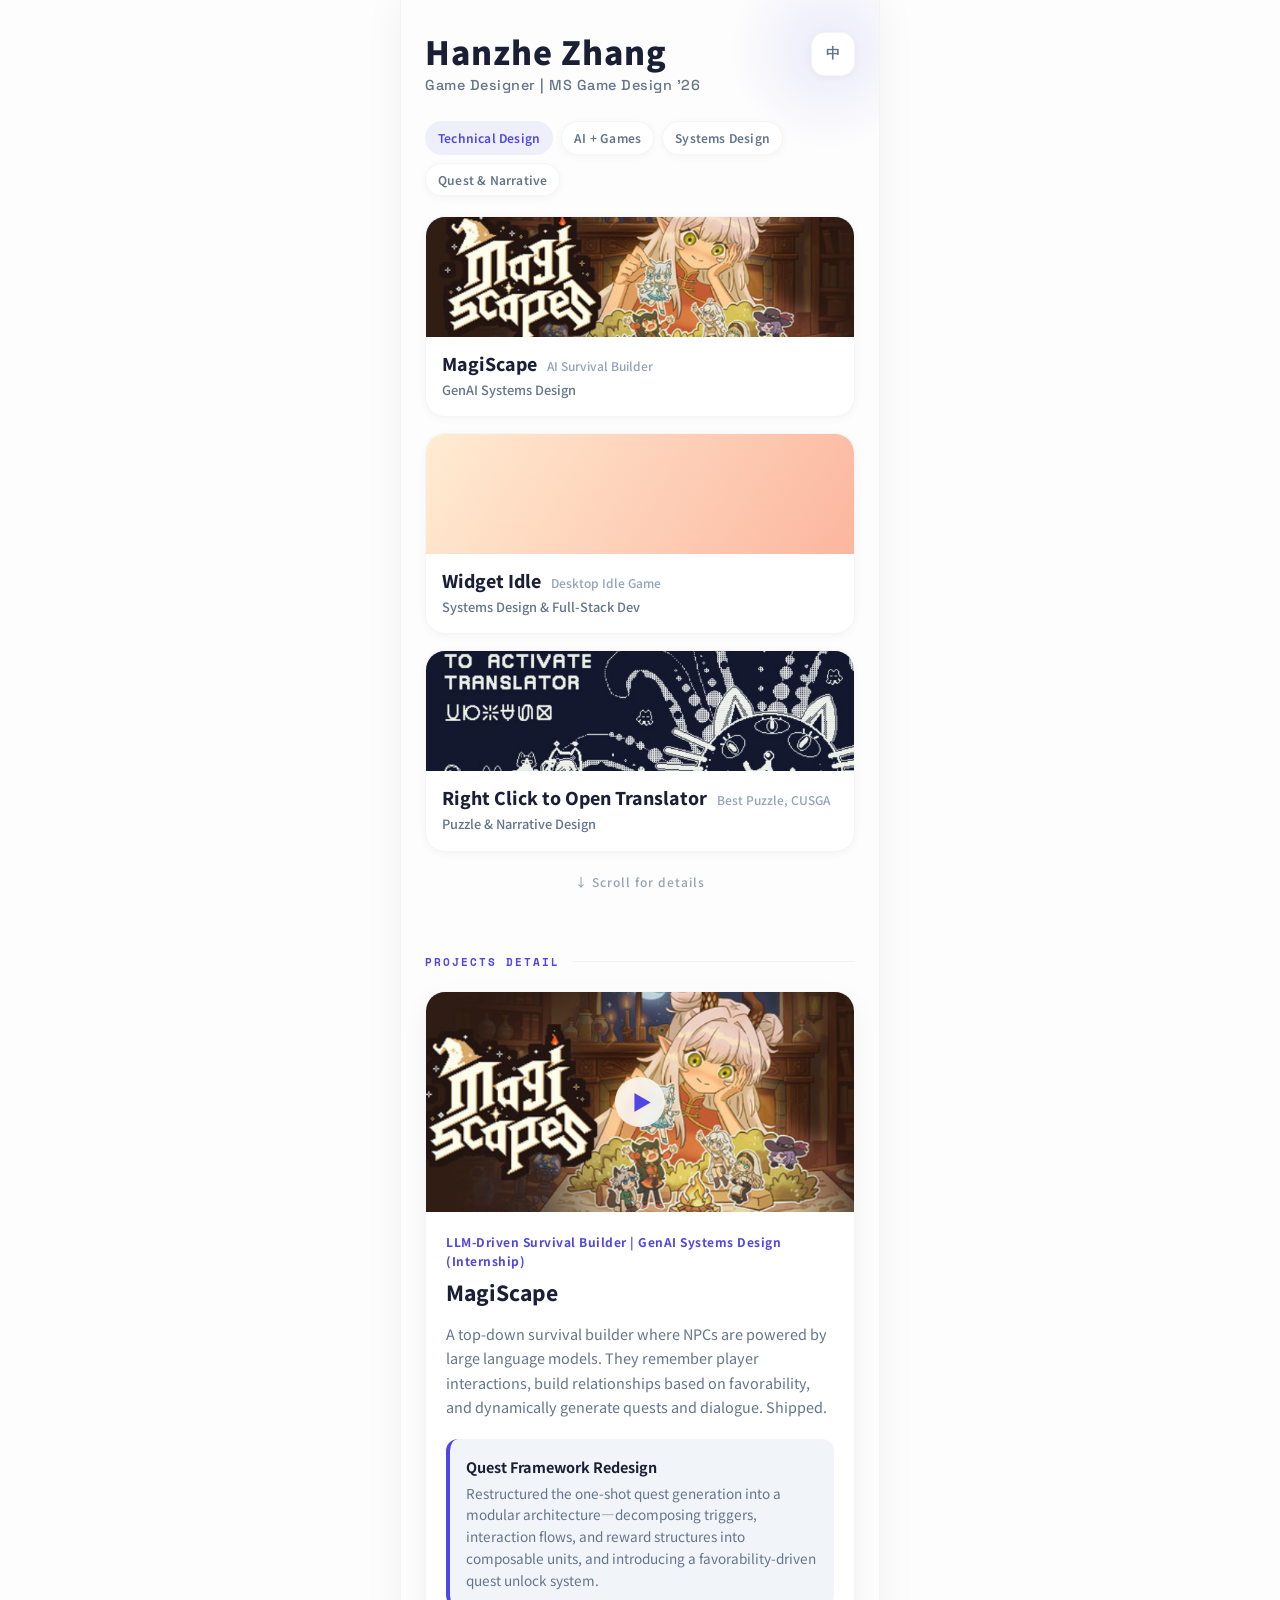
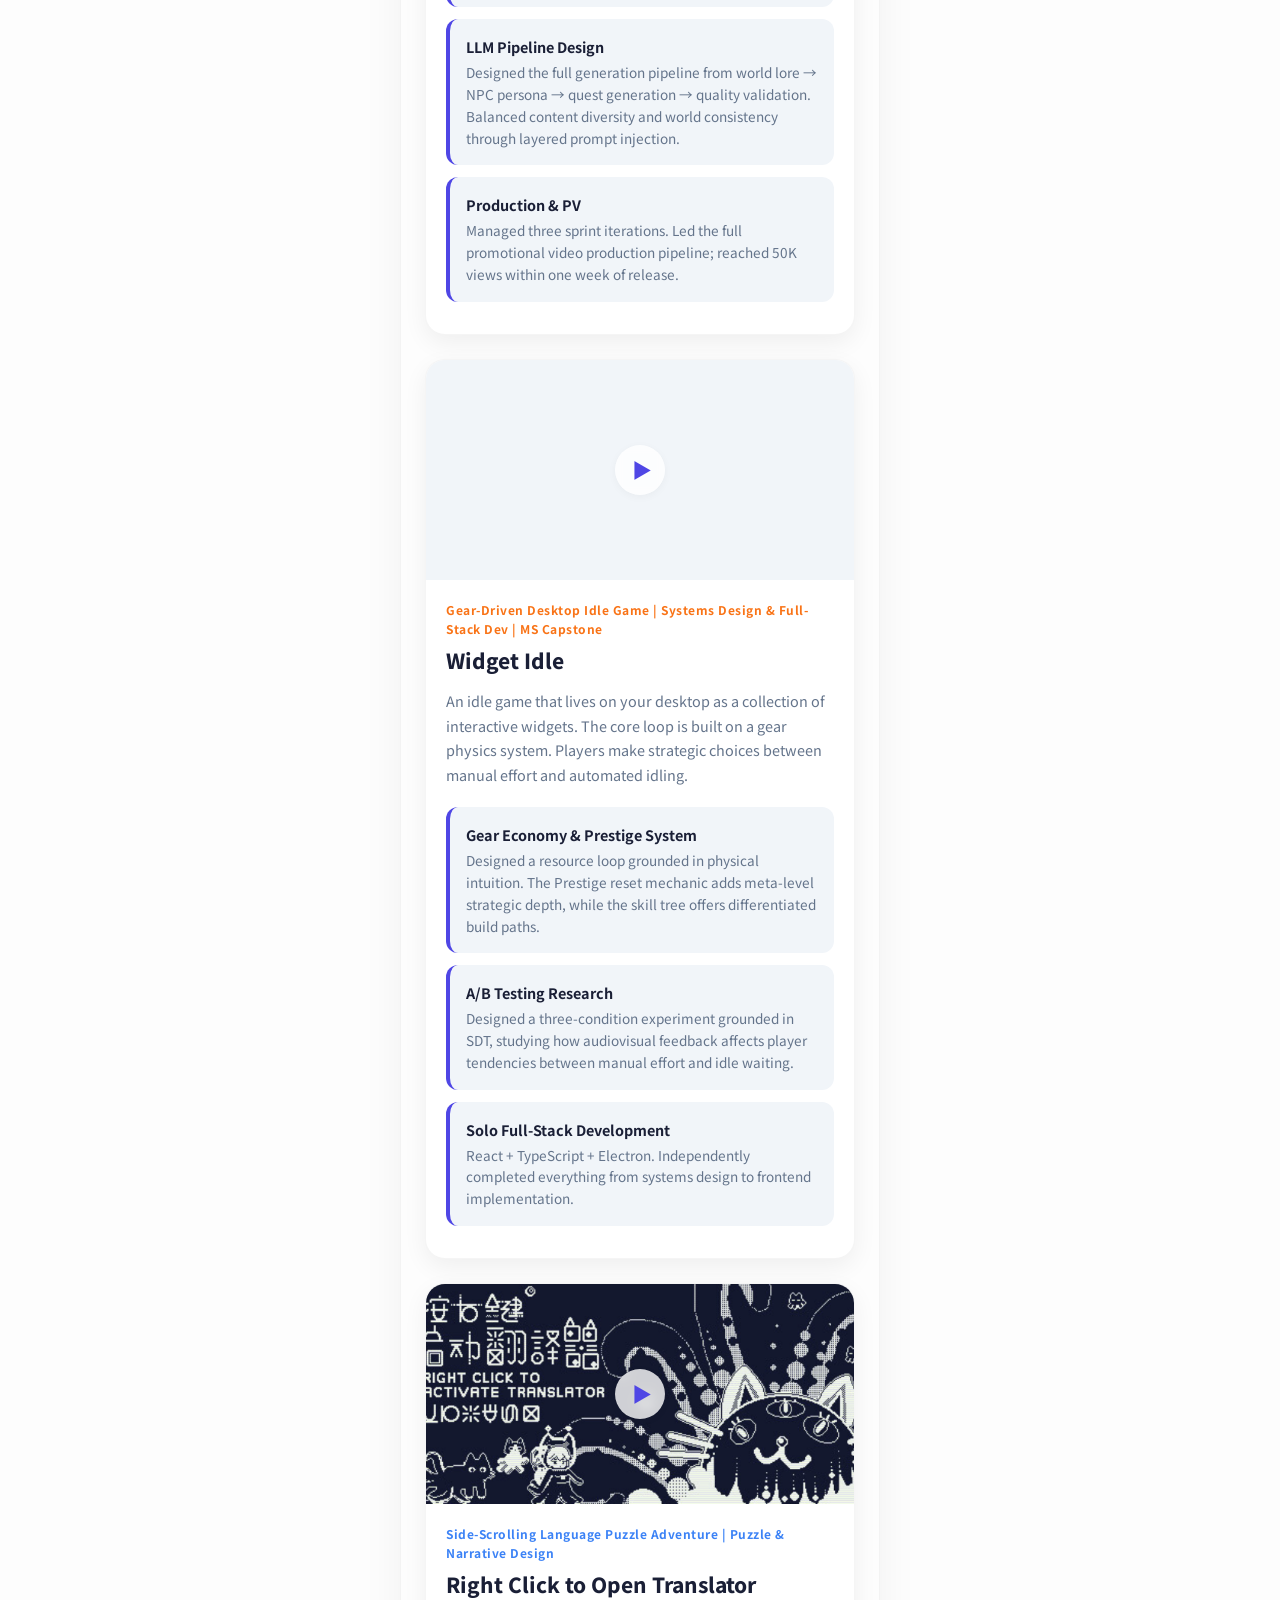
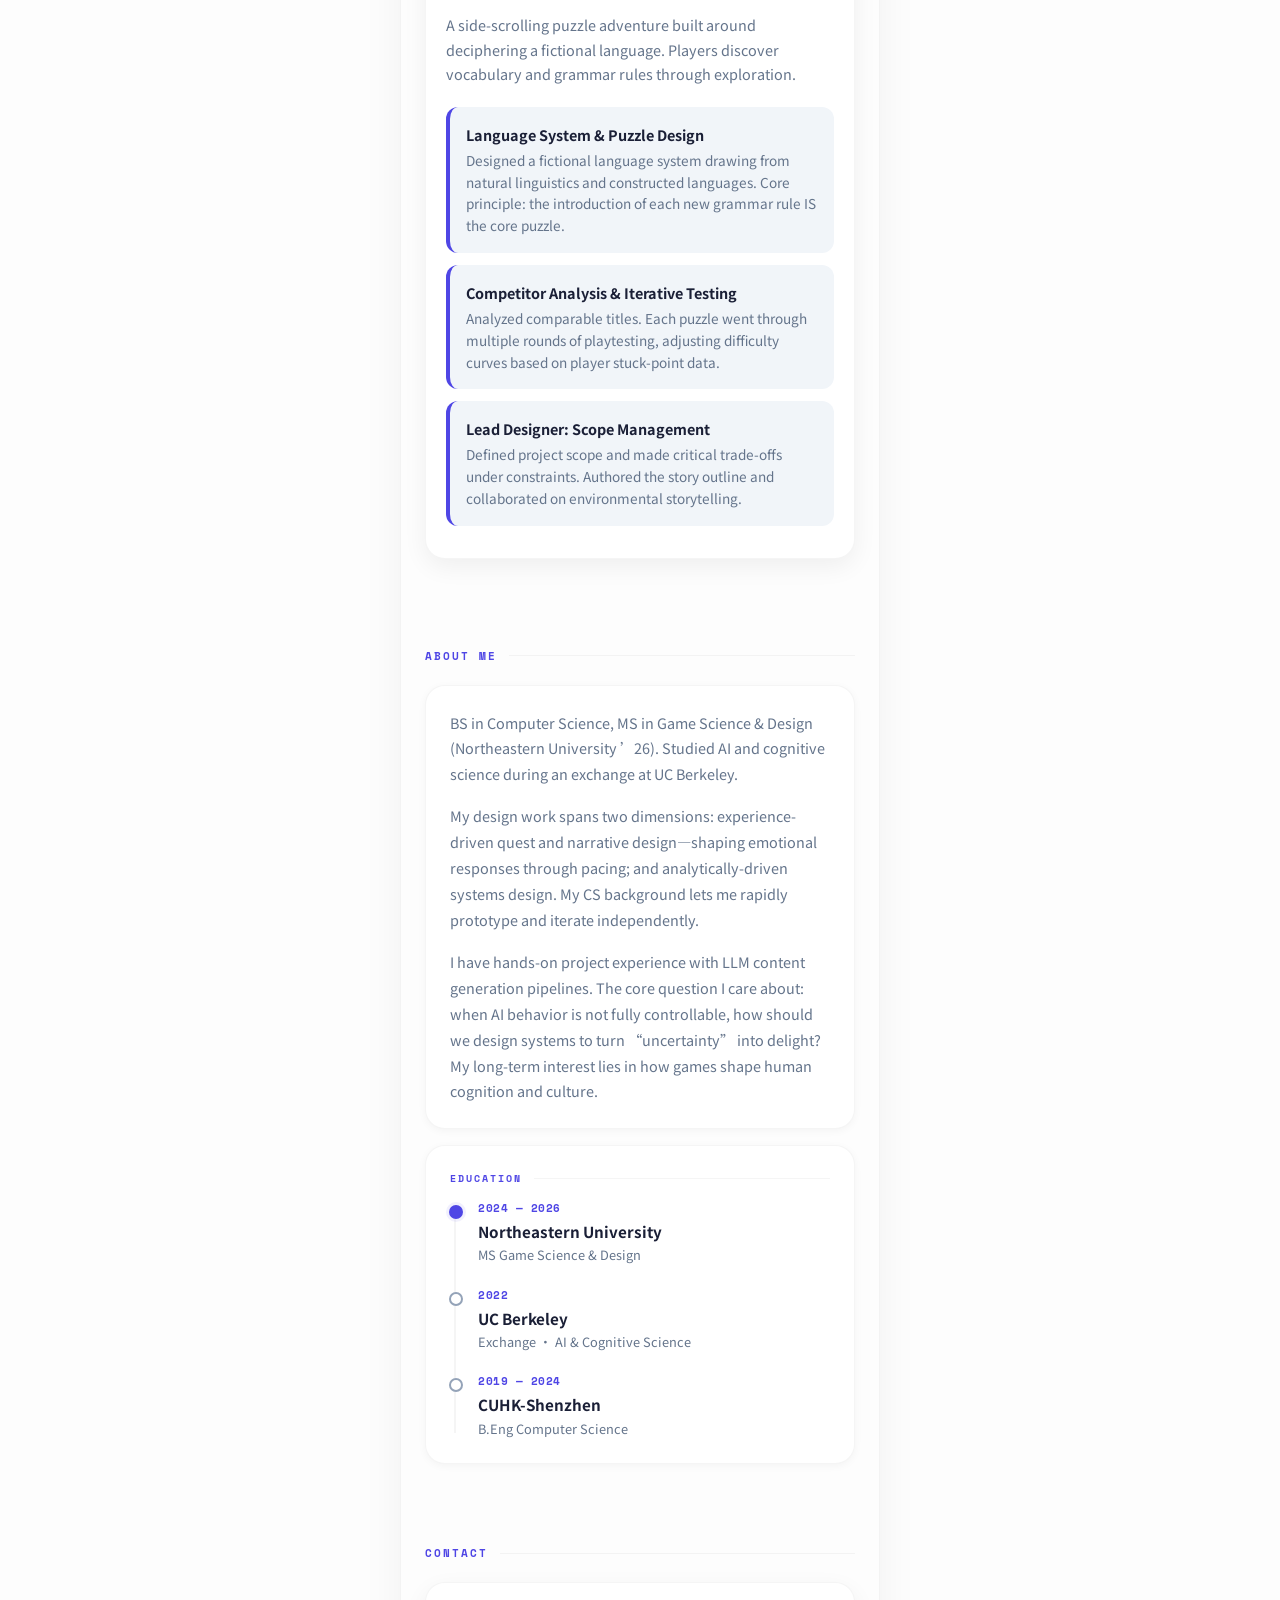
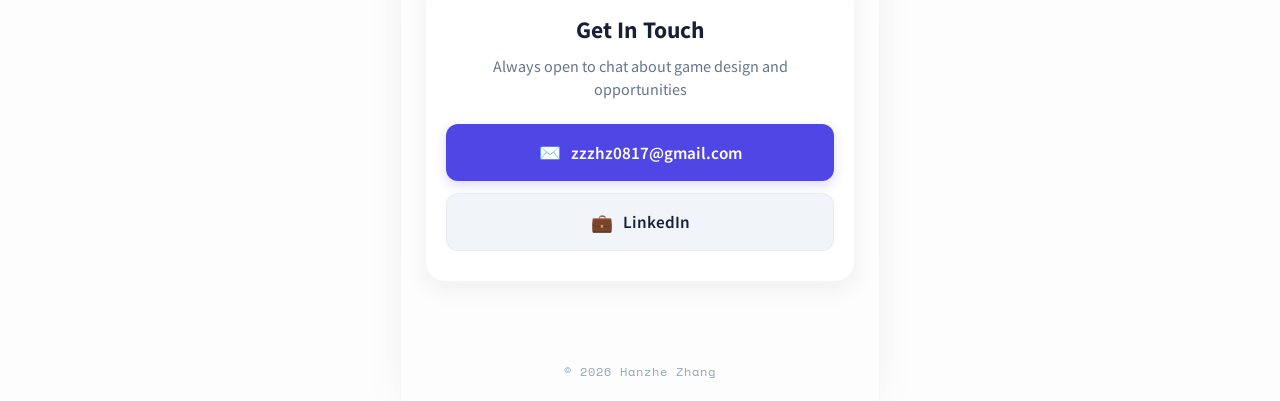
==== index.html @ b1a781ca "v4.2" ====
<!DOCTYPE html>
<html lang="zh-CN">
<head>
<meta charset="UTF-8">
<meta name="viewport" content="width=device-width, initial-scale=1.0, maximum-scale=1.0, user-scalable=no">
<title>张涵哲 — 游戏设计师</title>
<link href="https://fonts.googleapis.com/css2?family=Noto+Sans+SC:wght@300;400;500;700;900&family=Space+Grotesk:wght@300;400;500;600;700&family=Space+Mono:wght@400;700&display=swap" rel="stylesheet">
<style>
  :root {
    /* 明亮多巴胺/白色系主题 */
    --bg: #fdfdfd;
    --surface: #ffffff;
    --surface2: #f1f5f9;
    --text: #1a1f36;
    --text-dim: #64748b;
    --text-faint: #94a3b8;
    
    /* 多巴胺点缀色 */
    --accent: #4f46e5;
    --accent-soft: rgba(79, 70, 229, 0.08);
    --blue: #3b82f6;
    --green: #10b981;
    --yellow: #f59e0b;
    --orange: #f97316;
    --pink: #ec4899;

    --radius: 20px;
    --radius-sm: 12px;
    
    --shadow-sm: 0 2px 8px rgba(0,0,0,0.04);
    --shadow-md: 0 8px 24px rgba(0,0,0,0.06);
    --border-light: rgba(0,0,0,0.04);
  }

  * { margin: 0; padding: 0; box-sizing: border-box; }
  html { font-size: 16px; scroll-behavior: smooth; }

  body {
    background: var(--bg);
    color: var(--text);
    font-family: 'Noto Sans SC', 'Space Grotesk', sans-serif;
    line-height: 1.6;
    overflow-x: hidden;
    -webkit-font-smoothing: antialiased;
    max-width: 480px;
    margin: 0 auto;
    min-height: 100vh;
    position: relative;
  }

  /* Language toggle visibility logic */
  [data-lang-zh] { display: none !important; }
  [data-lang-en] { display: none !important; }
  
  html.lang-zh .bl[data-lang-zh] { display: block !important; }
  html.lang-en .bl[data-lang-en] { display: block !important; }
  html.lang-zh .il[data-lang-zh] { display: inline !important; }
  html.lang-en .il[data-lang-en] { display: inline !important; }
  html.lang-zh .fl[data-lang-zh] { display: flex !important; }
  html.lang-en .fl[data-lang-en] { display: flex !important; }
  html.lang-zh .ib[data-lang-zh] { display: inline-block !important; }
  html.lang-en .ib[data-lang-en] { display: inline-block !important; }

  /* ====== HERO ====== */
  .hero {
    padding: 32px 24px 20px;
    min-height: 100vh;
    min-height: 100dvh;
    display: flex;
    flex-direction: column;
    position: relative;
    overflow: hidden;
  }

  /* Decorative background blur */
  .hero::before {
    content: '';
    position: absolute;
    top: -50px;
    right: -50px;
    width: 200px;
    height: 200px;
    background: radial-gradient(circle, rgba(79,70,229,0.1) 0%, rgba(253,253,253,0) 70%);
    border-radius: 50%;
    z-index: -1;
  }

  .hero-top {
    display: flex;
    justify-content: space-between;
    align-items: flex-start;
    margin-bottom: 24px;
  }

  .identity { flex: 1; }

  .name-cn {
    font-size: 2rem;
    font-weight: 900;
    letter-spacing: 1px;
    line-height: 1.2;
    margin-bottom: 4px;
    color: var(--text);
  }

  .name-en {
    font-family: 'Space Grotesk', sans-serif;
    font-size: 0.9rem;
    color: var(--text-dim);
    font-weight: 500;
    letter-spacing: 0.5px;
  }

  .lang-toggle-top {
    width: 44px;
    height: 44px;
    border-radius: 14px;
    background: var(--surface);
    border: 1px solid var(--border-light);
    color: var(--text-dim);
    font-size: 0.85rem;
    font-weight: 700;
    display: flex;
    align-items: center;
    justify-content: center;
    cursor: pointer;
    font-family: 'Space Grotesk', sans-serif;
    box-shadow: var(--shadow-sm);
    transition: transform 0.2s, background 0.2s;
    flex-shrink: 0;
  }

  .lang-toggle-top:active {
    transform: scale(0.92);
  }

  .card-desc-inline {
    font-size: 0.75rem;
    color: var(--text-faint);
    font-weight: 500;
    margin-left: 6px;
  }

  /* Tags */
  .tags {
    display: flex;
    gap: 8px;
    flex-wrap: wrap;
    margin-bottom: 20px;
  }

  .tag {
    font-size: 0.75rem;
    padding: 6px 12px;
    border-radius: 20px;
    font-weight: 600;
    letter-spacing: 0.2px;
    white-space: nowrap;
    border: 1px solid var(--border-light);
  }

  .tag-primary {
    background: var(--accent-soft);
    color: var(--accent);
    border-color: transparent;
  }

  .tag-outline {
    background: var(--surface);
    color: var(--text-dim);
    box-shadow: var(--shadow-sm);
  }

  /* Slogan */
  .slogan {
    font-size: 1.05rem;
    font-weight: 400;
    color: var(--text-dim);
    margin-bottom: 28px;
    line-height: 1.8;
  }

  .slogan strong {
    color: var(--text);
    font-weight: 600;
  }

  /* Featured Grid */
  .featured-grid {
    display: flex;
    flex-direction: column;
    gap: 16px;
    flex: 1;
    min-height: 0;
  }

  .featured-card {
    background: var(--surface);
    border-radius: var(--radius);
    overflow: hidden;
    position: relative;
    display: flex;
    flex-direction: column;
    transition: transform 0.2s, box-shadow 0.2s;
    cursor: pointer;
    box-shadow: var(--shadow-sm);
    border: 1px solid var(--border-light);
  }

  .featured-card:active { transform: scale(0.98); }

  .card-visual {
    height: 120px;
    position: relative;
    overflow: hidden;
    display: flex;
    align-items: center;
    justify-content: center;
  }
  
  .card-visual img, .card-visual video {
    width: 100%;
    height: 100%;
    object-fit: cover;
    position: absolute;
    top: 0;
    left: 0;
  }

  .visual-maggie { background: linear-gradient(120deg, #a1c4fd 0%, #c2e9fb 100%); }
  .visual-widget { background: linear-gradient(120deg, #ffecd2 0%, #fcb69f 100%); }
  .visual-translator { background: linear-gradient(120deg, #e0c3fc 0%, #8ec5fc 100%); }

  .card-info { padding: 16px; }

  .card-badge {
    display: inline-block;
    font-size: 0.65rem;
    font-weight: 700;
    padding: 4px 8px;
    border-radius: 6px;
    margin-bottom: 6px;
    letter-spacing: 0.5px;
  }

  .badge-shipped { background: rgba(16, 185, 129, 0.1); color: var(--green); }
  .badge-wip { background: rgba(249, 115, 22, 0.1); color: var(--orange); }
  .badge-award { background: rgba(245, 158, 11, 0.1); color: var(--yellow); }

  .card-title {
    font-size: 1.1rem;
    font-weight: 800;
    line-height: 1.3;
    margin-bottom: 4px;
    color: var(--text);
  }

  .card-sub {
    font-size: 0.8rem;
    color: var(--text-dim);
    font-weight: 500;
  }

  /* Scroll hint */
  .scroll-hint {
    text-align: center;
    padding: 20px 0 10px;
    color: var(--text-faint);
    font-size: 0.75rem;
    letter-spacing: 1px;
    animation: pulse 2s ease-in-out infinite;
    font-weight: 500;
  }

  @keyframes pulse {
    0%, 100% { opacity: 0.4; transform: translateY(0); }
    50% { opacity: 1; transform: translateY(4px); }
  }

  /* ====== SECTIONS ====== */
  .section { padding: 32px 24px; }

  .section-label {
    font-family: 'Space Mono', monospace;
    font-size: 0.7rem;
    color: var(--accent);
    letter-spacing: 2px;
    text-transform: uppercase;
    margin-bottom: 20px;
    display: flex;
    align-items: center;
    gap: 12px;
    font-weight: 700;
  }

  .section-label::after {
    content: '';
    flex: 1;
    height: 1px;
    background: var(--border-light);
  }

  /* Project detail */
  .project-detail {
    background: var(--surface);
    border-radius: var(--radius);
    overflow: hidden;
    margin-bottom: 24px;
    box-shadow: var(--shadow-md);
    border: 1px solid var(--border-light);
    scroll-margin-top: 20px;
  }

  /* Media Scroller */
  .media-scroller {
    display: flex;
    overflow-x: auto;
    scroll-snap-type: x mandatory;
    scroll-behavior: smooth;
    -webkit-overflow-scrolling: touch;
    scrollbar-width: none;
    height: 220px;
    background: var(--surface2);
  }
  .media-scroller::-webkit-scrollbar { display: none; }

  .media-item {
    flex: 0 0 100%;
    scroll-snap-align: start;
    position: relative;
    display: flex;
    align-items: center;
    justify-content: center;
  }

  .media-item video, .media-item img {
    width: 100%;
    height: 100%;
    object-fit: cover;
  }

  /* Play/Pause Overlay for Video */
  .play-pause-overlay {
    position: absolute;
    top: 50%;
    left: 50%;
    transform: translate(-50%, -50%);
    width: 50px;
    height: 50px;
    background: rgba(255, 255, 255, 0.8);
    border-radius: 50%;
    display: flex;
    align-items: center;
    justify-content: center;
    opacity: 0;
    transition: opacity 0.3s ease;
    cursor: pointer;
    backdrop-filter: blur(4px);
    box-shadow: var(--shadow-sm);
  }

  .play-pause-overlay::after {
    content: "▶";
    color: var(--accent);
    font-size: 20px;
    margin-left: 4px;
  }

  .media-item.paused .play-pause-overlay { opacity: 1; }
  .media-item.playing .play-pause-overlay { opacity: 0; }

  /* Swipe Hint */
  .swipe-hint {
    position: absolute;
    right: 0;
    top: 0;
    bottom: 0;
    width: 15%;
    background: linear-gradient(to right, rgba(255,255,255,0), rgba(0,0,0,0.2));
    display: flex;
    align-items: center;
    justify-content: center;
    pointer-events: none;
    opacity: 1;
    transition: opacity 0.5s ease;
    z-index: 2;
  }
  .swipe-hint.hidden { opacity: 0; }
  .arrow-anim {
    color: white;
    font-size: 20px;
    animation: bounceRight 1.5s infinite;
    text-shadow: 0 1px 4px rgba(0,0,0,0.3);
  }

  @keyframes bounceRight {
    0%, 100% { transform: translateX(0); }
    50% { transform: translateX(-6px); }
  }


  .project-detail-body { padding: 20px; }

  .project-role {
    font-size: 0.75rem;
    color: var(--accent);
    font-weight: 700;
    margin-bottom: 6px;
    letter-spacing: 0.5px;
  }

  .project-detail-title {
    font-size: 1.3rem;
    font-weight: 800;
    margin-bottom: 12px;
    color: var(--text);
  }

  .project-detail-desc {
    font-size: 0.9rem;
    color: var(--text-dim);
    font-weight: 400;
    line-height: 1.7;
    margin-bottom: 20px;
  }

  /* Contribution Blocks inside detail */
  .contrib-block {
    background: var(--surface2);
    border-radius: var(--radius-sm);
    padding: 16px;
    margin-bottom: 12px;
    border-left: 4px solid var(--accent);
  }
  
  #p2 .contrib-block { border-left-color: var(--orange); }
  #p1 .contrib-block { border-left-color: var(--blue); }

  .contrib-title {
    font-size: 0.9rem;
    font-weight: 700;
    color: var(--text);
    margin-bottom: 4px;
  }

  .contrib-desc {
    font-size: 0.85rem;
    color: var(--text-dim);
    line-height: 1.6;
  }

  /* Bio & About (Based on template) */
  .bio-card {
    background: var(--surface);
    border-radius: var(--radius);
    padding: 24px;
    margin-bottom: 16px;
    box-shadow: var(--shadow-sm);
    border: 1px solid var(--border-light);
  }

  .bio-text {
    font-size: 0.9rem;
    color: var(--text-dim);
    font-weight: 400;
    line-height: 1.8;
    margin-bottom: 16px;
  }

  .bio-text:last-child { margin-bottom: 0; }

  /* Timeline */
  .timeline {
    position: relative;
    padding-left: 20px;
  }

  .timeline::before {
    content: '';
    position: absolute;
    left: 4px;
    top: 6px;
    bottom: 6px;
    width: 2px;
    background: var(--border-light);
  }

  .timeline-item {
    position: relative;
    padding-bottom: 20px;
    padding-left: 8px;
  }

  .timeline-item:last-child { padding-bottom: 0; }

  .timeline-item::before {
    content: '';
    position: absolute;
    left: -21px;
    top: 6px;
    width: 10px;
    height: 10px;
    border-radius: 50%;
    background: var(--surface);
    border: 2px solid var(--text-faint);
  }

  .timeline-item:first-child::before {
    background: var(--accent);
    border-color: var(--accent);
    box-shadow: 0 0 0 3px var(--accent-soft);
  }

  .timeline-year {
    font-family: 'Space Mono', monospace;
    font-size: 0.7rem;
    color: var(--accent);
    font-weight: 700;
    letter-spacing: 0.5px;
    margin-bottom: 2px;
  }

  .timeline-title {
    font-size: 0.95rem;
    font-weight: 700;
    margin-bottom: 2px;
    color: var(--text);
  }

  .timeline-sub {
    font-size: 0.8rem;
    color: var(--text-dim);
    font-weight: 400;
  }

  /* Contact */
  .contact-section { padding: 32px 24px 60px; }

  .contact-card {
    background: var(--surface);
    border-radius: var(--radius);
    padding: 30px 20px;
    text-align: center;
    box-shadow: var(--shadow-md);
    border: 1px solid var(--border-light);
  }

  .contact-title {
    font-size: 1.3rem;
    font-weight: 800;
    margin-bottom: 8px;
    color: var(--text);
  }

  .contact-sub {
    font-size: 0.9rem;
    color: var(--text-dim);
    font-weight: 400;
    margin-bottom: 24px;
  }

  .contact-buttons {
    display: flex;
    flex-direction: column;
    gap: 12px;
  }

  .contact-btn {
    display: flex;
    align-items: center;
    justify-content: center;
    gap: 10px;
    padding: 14px;
    border-radius: var(--radius-sm);
    font-size: 0.95rem;
    font-weight: 600;
    text-decoration: none;
    transition: transform 0.15s, background 0.2s;
  }

  .contact-btn:active { transform: scale(0.98); }
  .contact-btn.primary { 
    background: var(--accent); 
    color: #fff; 
    box-shadow: 0 4px 12px rgba(79, 70, 229, 0.2);
  }
  .contact-btn.secondary { 
    background: var(--surface2); 
    color: var(--text); 
    border: 1px solid var(--border-light);
  }
  .contact-btn .btn-icon { font-size: 1.1rem; }

  /* Footer */
  .footer {
    text-align: center;
    padding: 20px;
    font-size: 0.75rem;
    color: var(--text-faint);
    font-family: 'Space Mono', monospace;
    letter-spacing: 1px;
  }

  /* Desktop frame */
  @media (min-width: 481px) {
    body {
      border-left: 1px solid var(--border-light);
      border-right: 1px solid var(--border-light);
      box-shadow: 0 0 40px rgba(0,0,0,0.05);
    }
  }
</style>
</head>
<body>

<!-- ============ FIRST SCREEN ============ -->
<div class="hero">
  <div class="hero-top">
    <div class="identity">
      <div class="name-cn bl" data-lang-zh>张涵哲</div>
      <div class="name-cn bl" data-lang-en>Hanzhe Zhang</div>
      <div class="name-en bl" data-lang-zh>游戏设计师 | 游戏设计硕士 ’26</div>
      <div class="name-en bl" data-lang-en>Game Designer | MS Game Design ’26</div>
    </div>
    <button class="lang-toggle-top" id="langBtn" onclick="toggleLang()">EN</button>
  </div>

  <!-- Chinese tags -->
  <div class="tags fl" data-lang-zh>
    <span class="tag tag-primary">技术策划</span>
    <span class="tag tag-outline">AI + 游戏</span>
    <span class="tag tag-outline">系统设计</span>
    <span class="tag tag-outline">任务与叙事</span>
  </div>

  <!-- English tags -->
  <div class="tags fl" data-lang-en>
    <span class="tag tag-primary">Technical Design</span>
    <span class="tag tag-outline">AI + Games</span>
    <span class="tag tag-outline">Systems Design</span>
    <span class="tag tag-outline">Quest & Narrative</span>
  </div>

  <!-- Featured projects (shared structure, dual lang content) -->
  <div class="featured-grid">
    <!-- MagiScape -->
    <div class="featured-card" onclick="scrollToProject('p-magiscape')">
      <div class="card-visual visual-maggie">
        <img src="assets/magiscape_zh.png" alt="MagiScape" class="bl" data-lang-zh>
        <img src="assets/magiscape_en.png" alt="MagiScape" class="bl" data-lang-en>
      </div>
      <div class="card-info">
        <div class="card-title bl" data-lang-zh>麦琪的花园 MagiScape <span class="card-desc-inline">AI生存建造</span></div>
        <div class="card-title bl" data-lang-en>MagiScape <span class="card-desc-inline">AI Survival Builder</span></div>
        <div class="card-sub bl" data-lang-zh>GenAI系统策划</div>
        <div class="card-sub bl" data-lang-en>GenAI Systems Design</div>
      </div>
    </div>

    <!-- Widget Idle -->
    <div class="featured-card" onclick="scrollToProject('p-widget')">
      <div class="card-visual visual-widget">
        <video src="assets/widget.mp4" autoplay muted loop playsinline style="width:100%; height:100%; object-fit:cover;"></video>
      </div>
      <div class="card-info">
        <div class="card-title bl" data-lang-zh>Widget Idle <span class="card-desc-inline">桌面放置游戏</span></div>
        <div class="card-title bl" data-lang-en>Widget Idle <span class="card-desc-inline">Desktop Idle Game</span></div>
        <div class="card-sub bl" data-lang-zh>系统设计 & 全栈开发</div>
        <div class="card-sub bl" data-lang-en>Systems Design & Full-Stack Dev</div>
      </div>
    </div>

    <!-- Translator -->
    <div class="featured-card" onclick="scrollToProject('p-translator')">
      <div class="card-visual visual-translator">
        <img src="assets/translator_zh.png" alt="Translator" class="bl" data-lang-zh>
        <img src="assets/translator_en.png" alt="Translator" class="bl" data-lang-en>
      </div>
      <div class="card-info">
        <div class="card-title bl" data-lang-zh>按右键打开翻译器 <span class="card-desc-inline">CUSGA最佳解谜</span></div>
        <div class="card-title bl" data-lang-en>Right Click to Open Translator <span class="card-desc-inline">Best Puzzle, CUSGA</span></div>
        <div class="card-sub bl" data-lang-zh>谜题与叙事设计</div>
        <div class="card-sub bl" data-lang-en>Puzzle & Narrative Design</div>
      </div>
    </div>
  </div>

  <div class="scroll-hint bl" data-lang-zh>↓ 下滑查看详情</div>
  <div class="scroll-hint bl" data-lang-en>↓ Scroll for details</div>
</div>

<!-- ============ PROJECT DETAILS ============ -->
<section class="section">
  <div class="section-label">Projects Detail</div>

  <!-- P1: 麦琪 -->
  <div class="project-detail" id="p-magiscape">
    <div class="media-container" style="position:relative;">
      <div class="media-scroller">
        <div class="media-item paused fl" data-lang-zh>
          <video class="project-video" muted playsinline loop poster="assets/magiscape_zh.png">
              <source src="assets/magiscape_zh.mp4" type="video/mp4">
          </video>
          <div class="play-pause-overlay"></div>
        </div>
        <div class="media-item paused fl" data-lang-en>
          <video class="project-video" muted playsinline loop poster="assets/magiscape_en.png">
              <source src="assets/magiscape_en.mp4" type="video/mp4">
          </video>
          <div class="play-pause-overlay"></div>
        </div>
        <div class="media-item">
          <img src="assets/magiscape_zh_1.png" alt="MagiScape Screenshot 1">
        </div>
        <div class="media-item">
          <img src="assets/magiscape_zh_2.png" alt="MagiScape Screenshot 2">
        </div>
      </div>
    </div>

    <div class="project-detail-body">
      <div class="project-role bl" data-lang-zh>LLM驱动的生存建造游戏 | GenAI系统策划（实习）</div>
      <div class="project-role bl" data-lang-en>LLM-Driven Survival Builder | GenAI Systems Design (Internship)</div>
      
      <div class="project-detail-title bl" data-lang-zh>麦琪的花园 MagiScape</div>
      <div class="project-detail-title bl" data-lang-en>MagiScape</div>
      
      <div class="project-detail-desc bl" data-lang-zh>
        一款俯视角生存建造游戏。NPC由大语言模型驱动，能记住与玩家的互动历史，根据好感度关系动态生成任务和对话。已上线。
      </div>
      <div class="project-detail-desc bl" data-lang-en>
        A top-down survival builder where NPCs are powered by large language models. They remember player interactions, build relationships based on favorability, and dynamically generate quests and dialogue. Shipped.
      </div>

      <!-- Contributions -->
      <div class="contrib-block bl" data-lang-zh>
        <div class="contrib-title">任务框架重构</div>
        <div class="contrib-desc">将原有的一次性任务生成改为模块化架构——把触发条件、交互流程、奖励结构拆分为可组合单元，并引入好感度驱动的任务解锁机制。Beta测试中可玩内容量显著提升。</div>
      </div>
      <div class="contrib-block bl" data-lang-zh>
        <div class="contrib-title">LLM生成管线设计</div>
        <div class="contrib-desc">设计从世界设定→NPC人设→任务生成→质量校验的完整管线。通过分层prompt注入和世界知识库检索，平衡生成内容的多样性与世界观一致性。</div>
      </div>
      <div class="contrib-block bl" data-lang-zh>
        <div class="contrib-title">项目管理 & PV制作</div>
        <div class="contrib-desc">管理三次Sprint迭代，协调策划与QA优先级。主导宣传PV全流程，上线一周播放量5万。</div>
      </div>

      <div class="contrib-block bl" data-lang-en>
        <div class="contrib-title">Quest Framework Redesign</div>
        <div class="contrib-desc">Restructured the one-shot quest generation into a modular architecture—decomposing triggers, interaction flows, and reward structures into composable units, and introducing a favorability-driven quest unlock system.</div>
      </div>
      <div class="contrib-block bl" data-lang-en>
        <div class="contrib-title">LLM Pipeline Design</div>
        <div class="contrib-desc">Designed the full generation pipeline from world lore → NPC persona → quest generation → quality validation. Balanced content diversity and world consistency through layered prompt injection.</div>
      </div>
      <div class="contrib-block bl" data-lang-en>
        <div class="contrib-title">Production & PV</div>
        <div class="contrib-desc">Managed three sprint iterations. Led the full promotional video production pipeline; reached 50K views within one week of release.</div>
      </div>
    </div>
  </div>

  <!-- P2: Widget Idle -->
  <div class="project-detail" id="p-widget">
    <div class="media-container" style="position:relative;">
      <div class="media-scroller">
        <div class="media-item paused">
          <video class="project-video" muted playsinline loop>
              <source src="assets/widget.mp4" type="video/mp4">
          </video>
          <div class="play-pause-overlay"></div>
        </div>
        <div class="media-item">
          <img src="assets/widget_1.png" alt="Widget Idle Screenshot 1">
        </div>
        <div class="media-item">
          <img src="assets/widget_2.png" alt="Widget Idle Screenshot 2">
        </div>
        <div class="media-item">
          <img src="assets/widget_3.png" alt="Widget Idle Screenshot 3">
        </div>
        <div class="media-item">
          <img src="assets/widget_4.png" alt="Widget Idle Screenshot 4">
        </div>
      </div>
    </div>

    <div class="project-detail-body">
      <div class="project-role bl" style="color:var(--orange);" data-lang-zh>齿轮驱动的桌面放置游戏 | 系统设计 & 全栈开发 | 硕士毕设</div>
      <div class="project-role bl" style="color:var(--orange);" data-lang-en>Gear-Driven Desktop Idle Game | Systems Design & Full-Stack Dev | MS Capstone</div>
      
      <div class="project-detail-title">Widget Idle</div>
      
      <div class="project-detail-desc bl" data-lang-zh>
        一款以桌面小组件为载体的放置游戏。核心循环建立在齿轮物理系统上——齿轮的大小、转速与啮合关系决定资源产出效率，玩家在手动操作与自动化挂机之间做出策略选择。
      </div>
      <div class="project-detail-desc bl" data-lang-en>
        An idle game that lives on your desktop as a collection of interactive widgets. The core loop is built on a gear physics system. Players make strategic choices between manual effort and automated idling.
      </div>

      <!-- Contributions -->
      <div class="contrib-block bl" data-lang-zh>
        <div class="contrib-title">齿轮经济 & Prestige系统</div>
        <div class="contrib-desc">设计基于物理直觉的资源循环。Prestige重置机制提供meta层策略深度，技能树为不同play style提供差异化build路线。</div>
      </div>
      <div class="contrib-block bl" data-lang-zh>
        <div class="contrib-title">A/B测试研究</div>
        <div class="contrib-desc">设计三组对照实验，基于自我决定理论（SDT）框架，研究视听反馈如何影响玩家在“手动vs挂机”之间的决策倾向。</div>
      </div>
      <div class="contrib-block bl" data-lang-zh>
        <div class="contrib-title">独立全栈开发</div>
        <div class="contrib-desc">React + TypeScript + Electron，从系统设计到前端实现独立完成。</div>
      </div>

      <div class="contrib-block bl" data-lang-en>
        <div class="contrib-title">Gear Economy & Prestige System</div>
        <div class="contrib-desc">Designed a resource loop grounded in physical intuition. The Prestige reset mechanic adds meta-level strategic depth, while the skill tree offers differentiated build paths.</div>
      </div>
      <div class="contrib-block bl" data-lang-en>
        <div class="contrib-title">A/B Testing Research</div>
        <div class="contrib-desc">Designed a three-condition experiment grounded in SDT, studying how audiovisual feedback affects player tendencies between manual effort and idle waiting.</div>
      </div>
      <div class="contrib-block bl" data-lang-en>
        <div class="contrib-title">Solo Full-Stack Development</div>
        <div class="contrib-desc">React + TypeScript + Electron. Independently completed everything from systems design to frontend implementation.</div>
      </div>
    </div>
  </div>

  <!-- P3: Translator -->
  <div class="project-detail" id="p-translator">
    <div class="media-container" style="position:relative;">
      <div class="media-scroller">
        <div class="media-item paused">
          <video class="project-video" muted playsinline loop poster="assets/translator_zh.png">
              <source src="assets/translator.mp4" type="video/mp4">
          </video>
          <div class="play-pause-overlay"></div>
        </div>
        
        <!-- EN screenshots -->
        <div class="media-item fl" data-lang-en>
          <img src="assets/translator_en_1.png" alt="Translator Screenshot 1">
        </div>
        <div class="media-item fl" data-lang-en>
          <img src="assets/translator_en_2.png" alt="Translator Screenshot 2">
        </div>
        <div class="media-item fl" data-lang-en>
          <img src="assets/translator_en_3.png" alt="Translator Screenshot 3">
        </div>

        <!-- ZH screenshots -->
        <div class="media-item fl" data-lang-zh>
          <img src="assets/translator_zh_1.png" alt="Translator Screenshot 1">
        </div>
        <div class="media-item fl" data-lang-zh>
          <img src="assets/translator_zh_2.png" alt="Translator Screenshot 2">
        </div>
      </div>
    </div>

    <div class="project-detail-body">
      <div class="project-role bl" style="color:var(--blue);" data-lang-zh>横版语言解谜冒险 | 谜题与叙事设计</div>
      <div class="project-role bl" style="color:var(--blue);" data-lang-en>Side-Scrolling Language Puzzle Adventure | Puzzle & Narrative Design</div>
      
      <div class="project-detail-title bl" data-lang-zh>按右键打开翻译器</div>
      <div class="project-detail-title bl" data-lang-en>Right Click to Open Translator</div>
      
      <div class="project-detail-desc bl" data-lang-zh>
        一款围绕破译虚构语言展开的横版解谜冒险游戏。玩家在探索中逐步发现词汇和语法规则，通过“学会一门语言”本身来推进解谜与叙事。
      </div>
      <div class="project-detail-desc bl" data-lang-en>
        A side-scrolling puzzle adventure built around deciphering a fictional language. Players discover vocabulary and grammar rules through exploration.
      </div>

      <!-- Contributions -->
      <div class="contrib-block bl" data-lang-zh>
        <div class="contrib-title">语言系统 & 谜题设计</div>
        <div class="contrib-desc">参考自然语言学、构造语言和普遍语法理论，设计服务于谜题的虚构语言体系。核心原则：每个新语法规则的引入即是关卡的核心谜题。</div>
      </div>
      <div class="contrib-block bl" data-lang-zh>
        <div class="contrib-title">竞品分析 & 迭代测试</div>
        <div class="contrib-desc">分析同类作品确定差异化方向。每个谜题经过多轮playtest，根据卡关数据调整难度曲线与提示节奏。</div>
      </div>
      <div class="contrib-block bl" data-lang-zh>
        <div class="contrib-title">主策划：范围管理与叙事协作</div>
        <div class="contrib-desc">确定项目scope，在资源受限时做关键取舍。编写故事大纲，与文案协作打磨对话和环境叙事。</div>
      </div>

      <div class="contrib-block bl" data-lang-en>
        <div class="contrib-title">Language System & Puzzle Design</div>
        <div class="contrib-desc">Designed a fictional language system drawing from natural linguistics and constructed languages. Core principle: the introduction of each new grammar rule IS the core puzzle.</div>
      </div>
      <div class="contrib-block bl" data-lang-en>
        <div class="contrib-title">Competitor Analysis & Iterative Testing</div>
        <div class="contrib-desc">Analyzed comparable titles. Each puzzle went through multiple rounds of playtesting, adjusting difficulty curves based on player stuck-point data.</div>
      </div>
      <div class="contrib-block bl" data-lang-en>
        <div class="contrib-title">Lead Designer: Scope Management</div>
        <div class="contrib-desc">Defined project scope and made critical trade-offs under constraints. Authored the story outline and collaborated on environmental storytelling.</div>
      </div>
    </div>
  </div>
</section>

<!-- ============ ABOUT ============ -->
<section class="section">
  <div class="section-label">About Me</div>

  <div class="bio-card">
    <div class="bio-text bl" data-lang-zh>
      计算机本科，游戏设计硕士（Northeastern University, Game Science & Design ’26），曾在 UC Berkeley 交换期间学习人工智能与认知科学。
    </div>
    <div class="bio-text bl" data-lang-zh>
      设计上，我关注两个维度：一是基于玩家体验的任务与叙事设计——怎么通过节奏、情境和信息控制让玩家产生特定的情感反应；二是用数学建模和数据分析驱动的系统设计。CS背景让我能快速搭建原型并独立迭代。
    </div>
    <div class="bio-text bl" data-lang-zh>
      我有LLM内容生成管线的实际项目经验，关注的核心问题是：当AI的行为不完全可控时，系统层面该怎么设计，才能让“不确定性”变成乐趣而不是风险。我的长期兴趣在于游戏作为一种体验媒介如何塑造人的认知与文化——以及新技术正在怎样改变这个过程。
    </div>

    <div class="bio-text bl" data-lang-en>
      BS in Computer Science, MS in Game Science & Design (Northeastern University ’26). Studied AI and cognitive science during an exchange at UC Berkeley.
    </div>
    <div class="bio-text bl" data-lang-en>
      My design work spans two dimensions: experience-driven quest and narrative design—shaping emotional responses through pacing; and analytically-driven systems design. My CS background lets me rapidly prototype and iterate independently.
    </div>
    <div class="bio-text bl" data-lang-en>
      I have hands-on project experience with LLM content generation pipelines. The core question I care about: when AI behavior is not fully controllable, how should we design systems to turn “uncertainty” into delight? My long-term interest lies in how games shape human cognition and culture.
    </div>
  </div>

  <div class="bio-card">
    <div class="section-label" style="margin-bottom:12px; font-size:0.65rem;">Education</div>
    <div class="timeline">
      <div class="timeline-item">
        <div class="timeline-year">2024 — 2026</div>
        <div class="timeline-title">Northeastern University</div>
        <div class="timeline-sub">MS Game Science & Design</div>
      </div>
      <div class="timeline-item">
        <div class="timeline-year">2022</div>
        <div class="timeline-title">UC Berkeley</div>
        <div class="timeline-sub bl" data-lang-zh>交换学习 · AI与认知科学</div>
        <div class="timeline-sub bl" data-lang-en>Exchange · AI & Cognitive Science</div>
      </div>
      <div class="timeline-item">
        <div class="timeline-year">2019 — 2024</div>
        <div class="timeline-title bl" data-lang-zh>香港中文大学（深圳）</div>
        <div class="timeline-title bl" data-lang-en>CUHK-Shenzhen</div>
        <div class="timeline-sub bl" data-lang-zh>计算机科学与技术</div>
        <div class="timeline-sub bl" data-lang-en>B.Eng Computer Science</div>
      </div>
    </div>
  </div>
</section>

<!-- ============ CONTACT ============ -->
<section class="contact-section">
  <div class="section-label">Contact</div>
  <div class="contact-card">
    <div class="contact-title bl" data-lang-zh>联系方式</div>
    <div class="contact-title bl" data-lang-en>Get In Touch</div>
    <div class="contact-sub bl" data-lang-zh>随时欢迎交流游戏设计与合作机会</div>
    <div class="contact-sub bl" data-lang-en>Always open to chat about game design and opportunities</div>
    
    <div class="contact-buttons">
      <a href="mailto:zzzhz0817@gmail.com" class="contact-btn primary">
        <span class="btn-icon">✉️</span> zzzhz0817@gmail.com
      </a>
      <a href="https://www.linkedin.com/in/hanzhe-zhang-88b4aa328?utm_source=share&utm_campaign=share_via&utm_content=profile&utm_medium=ios_app" target="_blank" class="contact-btn secondary">
        <span class="btn-icon">💼</span> LinkedIn
      </a>
    </div>
  </div>
</section>

<div class="footer">© 2026 Hanzhe Zhang</div>

<script>
  // Setup Language
  let currentLang = 'zh';

  function initLang() {
    const savedLang = localStorage.getItem('preferredLang');
    if (savedLang) {
      currentLang = savedLang;
    } else {
      const browserLang = navigator.language || navigator.userLanguage || '';
      if (browserLang.startsWith('en')) {
        currentLang = 'en';
      }
    }
    applyLang();
  }

  function applyLang() {
    const html = document.documentElement;
    html.classList.remove('lang-zh', 'lang-en');
    html.classList.add('lang-' + currentLang);
    
    const btn = document.getElementById('langBtn');
    btn.textContent = currentLang === 'zh' ? 'EN' : '中';
    
    document.title = currentLang === 'zh' ? '张涵哲 — 作品集' : 'Hanzhe Zhang — Portfolio';
  }

  function toggleLang() {
    currentLang = currentLang === 'zh' ? 'en' : 'zh';
    localStorage.setItem('preferredLang', currentLang);
    applyLang();
  }

  function scrollToProject(id) {
    const el = document.getElementById(id);
    // account for slight padding offset
    if (el) {
        const y = el.getBoundingClientRect().top + window.scrollY - 20;
        window.scrollTo({top: y, behavior: 'smooth'});
    }
  }

  // Setup Video Play/Pause Observers
  function initVideoInteractions() {
    const videos = document.querySelectorAll('.project-video');
    const observer = new IntersectionObserver((entries) => {
        entries.forEach(entry => {
            const video = entry.target;
            const mediaItem = video.closest('.media-item');
            if (!mediaItem) return;

            if (entry.isIntersecting) {
                setTimeout(() => {
                    if (video.paused) {
                        const playPromise = video.play();
                        if (playPromise !== undefined) {
                            playPromise.then(() => {
                                mediaItem.classList.remove('paused');
                                mediaItem.classList.add('playing');
                            }).catch(() => {
                                mediaItem.classList.add('paused');
                                mediaItem.classList.remove('playing');
                            });
                        }
                    }
                }, 100);
            } else {
                video.pause();
                mediaItem.classList.add('paused');
                mediaItem.classList.remove('playing');
            }
        });
    }, { threshold: 0.5 });

    videos.forEach(video => {
        observer.observe(video);
        const mediaItem = video.closest('.media-item');
        const overlay = mediaItem.querySelector('.play-pause-overlay');
        
        const togglePlay = (e) => {
            if(e) e.stopPropagation();
            if (video.paused) {
                video.play();
                mediaItem.classList.remove('paused');
                mediaItem.classList.add('playing');
            } else {
                video.pause();
                mediaItem.classList.add('paused');
                mediaItem.classList.remove('playing');
            }
        };

        if (overlay) overlay.addEventListener('click', togglePlay);
        video.addEventListener('click', togglePlay);
    });
  }

  // Hide scroll hints on scroll
  function initScrollHints() {
    const scrollers = document.querySelectorAll('.media-scroller');
    scrollers.forEach(scroller => {
        const hint = scroller.parentElement.querySelector('.swipe-hint');
        if (!hint) return;
        
        let hasScrolled = false;
        scroller.addEventListener('scroll', () => {
            if (!hasScrolled && scroller.scrollLeft > 10) {
                hasScrolled = true;
                hint.classList.add('hidden');
                localStorage.setItem('hasSeenSwipeHint', 'true');
            }
        });

        if (localStorage.getItem('hasSeenSwipeHint') === 'true') {
            hint.classList.add('hidden');
        }
    });
  }

  // Init all
  document.addEventListener('DOMContentLoaded', () => {
      initLang();
      initVideoInteractions();
      initScrollHints();
  });
</script>

</body>
</html>
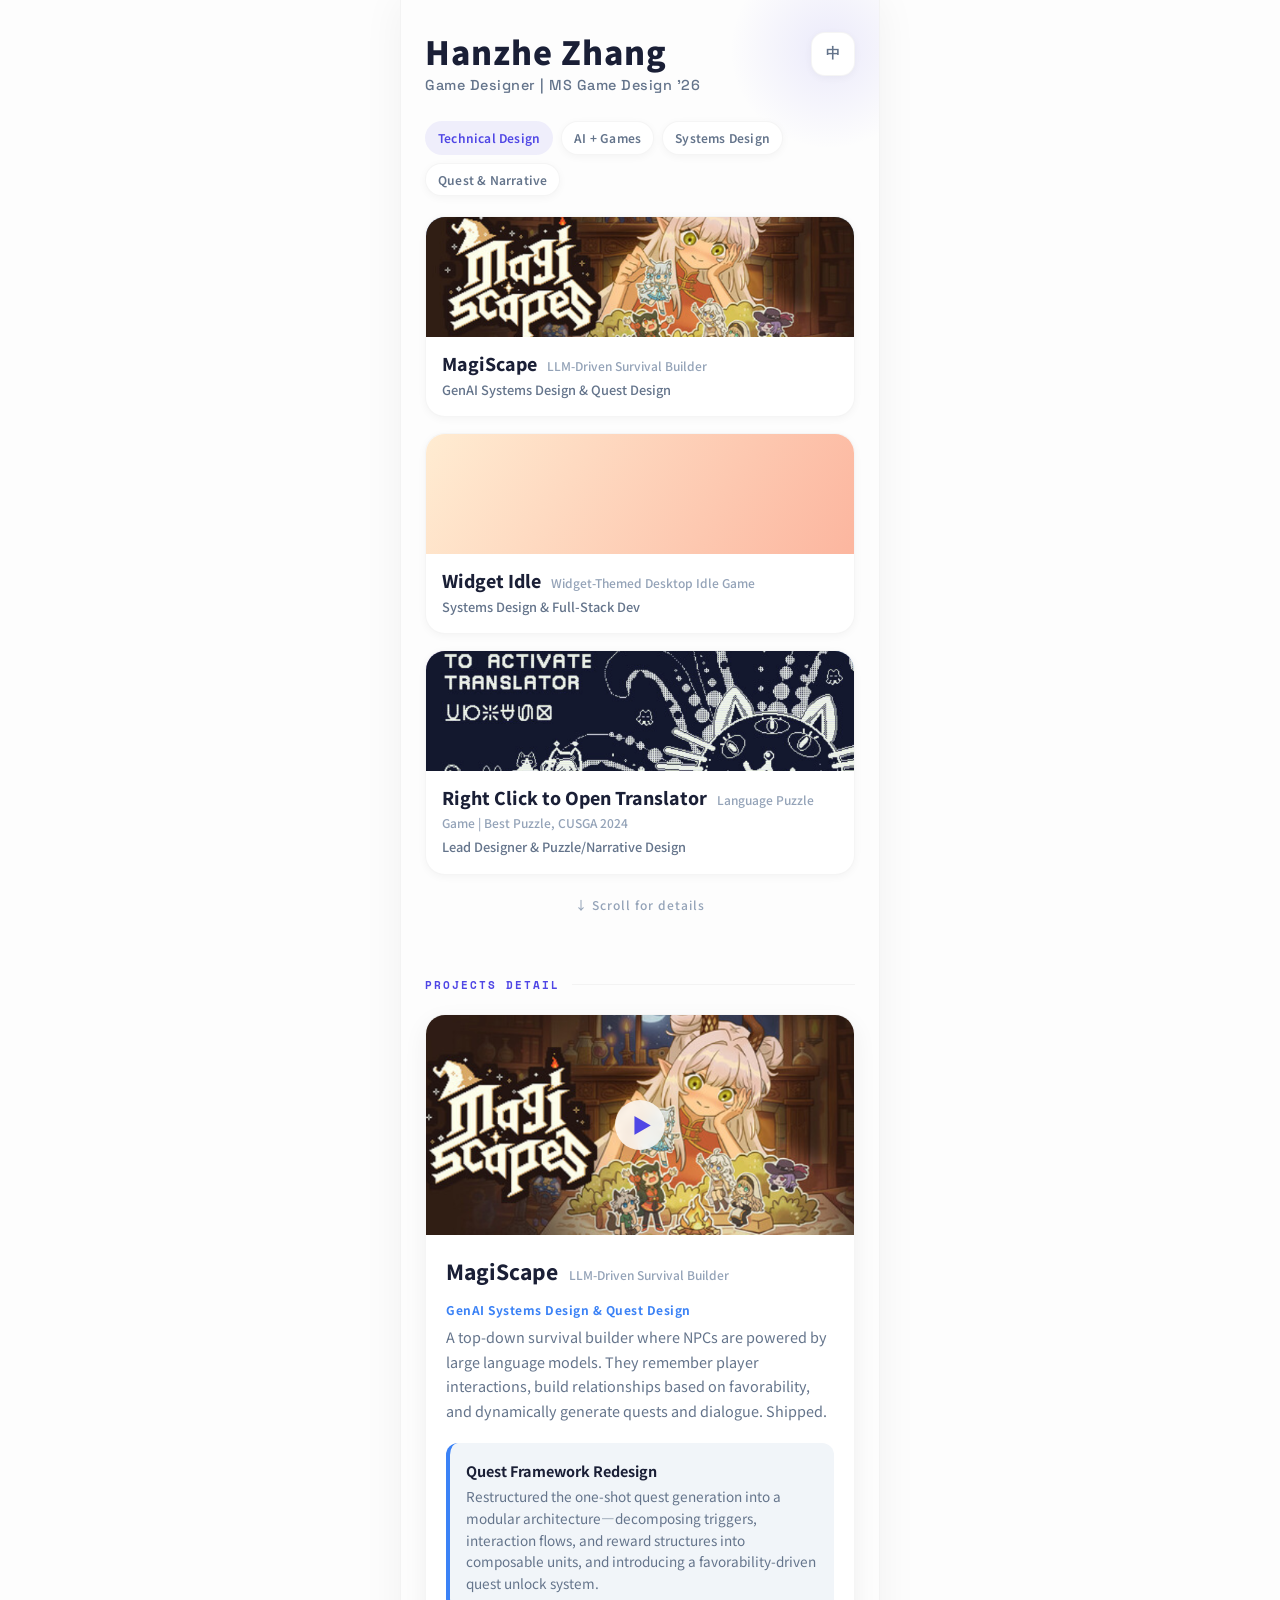
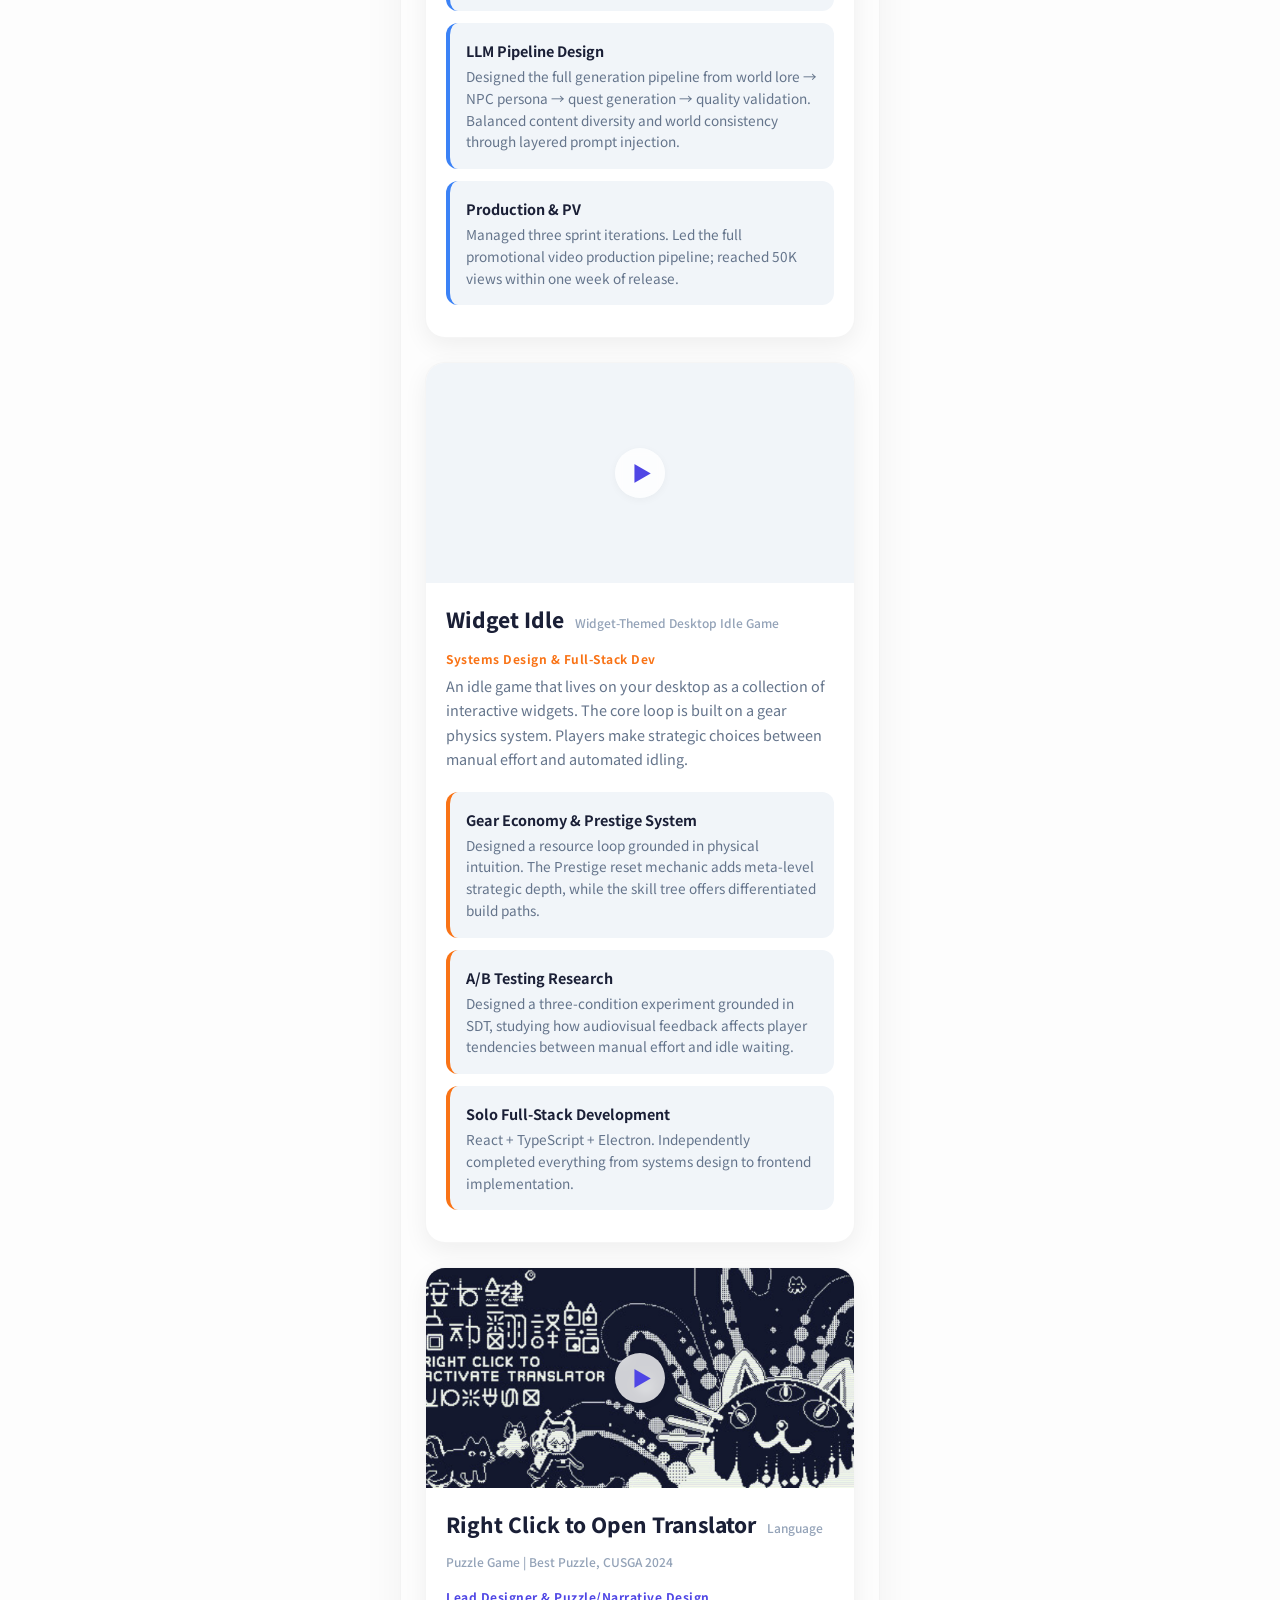
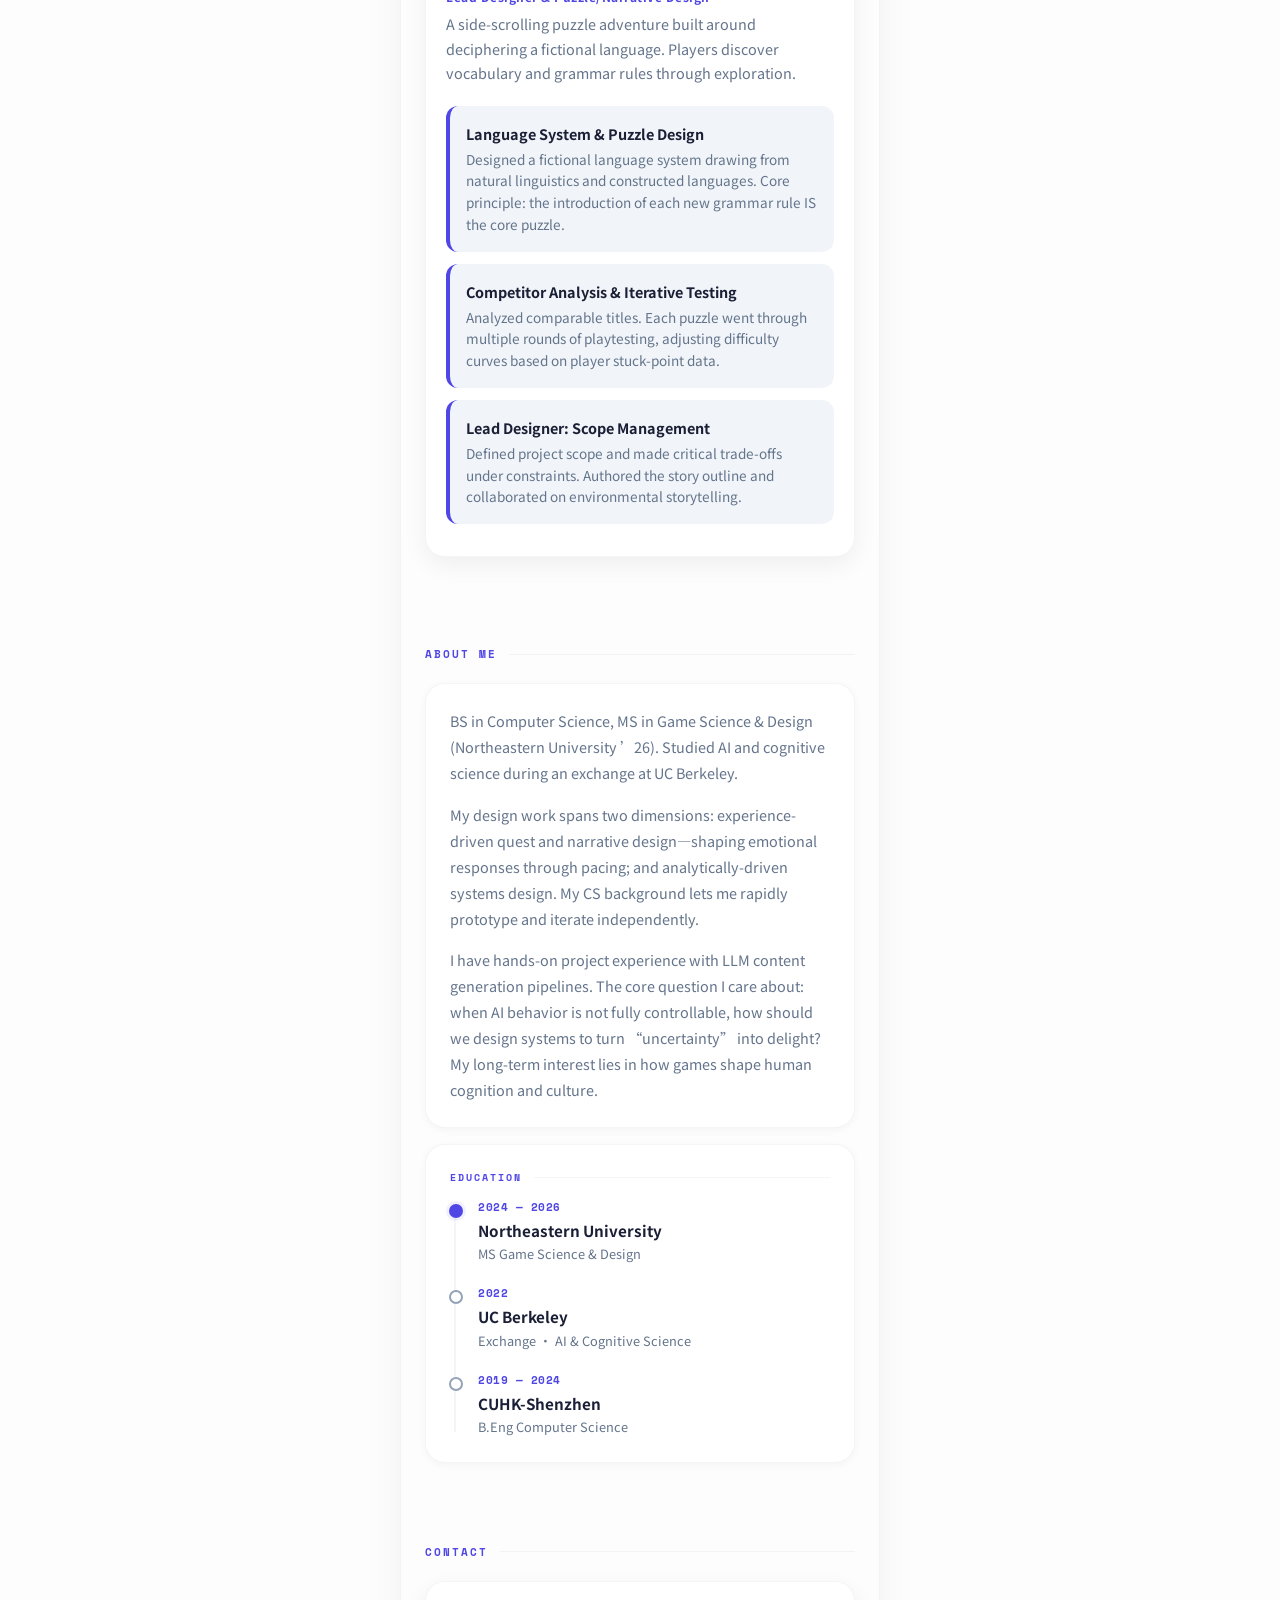
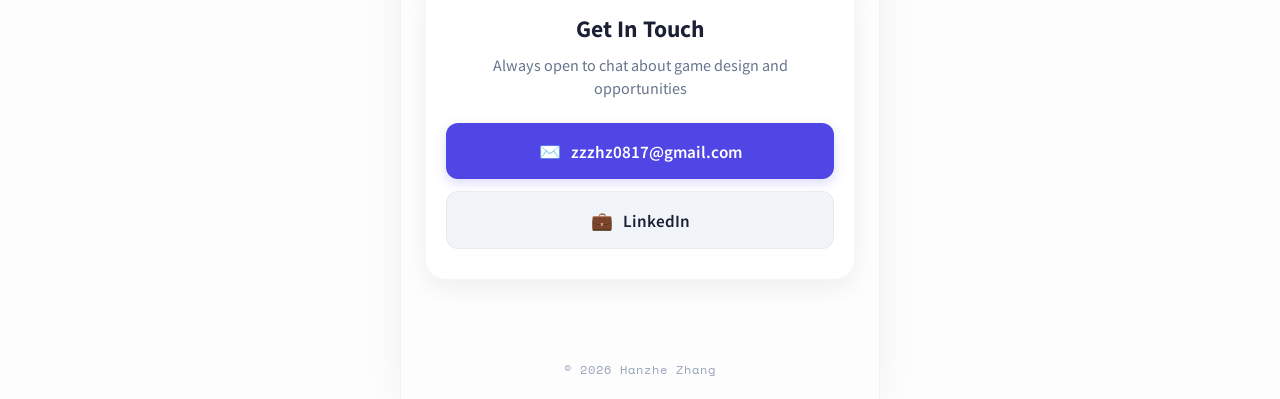
==== commit 9a221ffb: "4.3" ====
--- a/index.html
+++ b/index.html
@@ -433,8 +433,9 @@
     border-left: 4px solid var(--accent);
   }
   
-  #p2 .contrib-block { border-left-color: var(--orange); }
-  #p1 .contrib-block { border-left-color: var(--blue); }
+  #p-magiscape .contrib-block { border-left-color: var(--blue); }
+  #p-widget .contrib-block { border-left-color: var(--orange); }
+  #p-translator .contrib-block { border-left-color: var(--accent); }
 
   .contrib-title {
     font-size: 0.9rem;
@@ -650,10 +651,10 @@
         <img src="assets/magiscape_en.png" alt="MagiScape" class="bl" data-lang-en>
       </div>
       <div class="card-info">
-        <div class="card-title bl" data-lang-zh>麦琪的花园 MagiScape <span class="card-desc-inline">AI生存建造</span></div>
-        <div class="card-title bl" data-lang-en>MagiScape <span class="card-desc-inline">AI Survival Builder</span></div>
-        <div class="card-sub bl" data-lang-zh>GenAI系统策划</div>
-        <div class="card-sub bl" data-lang-en>GenAI Systems Design</div>
+        <div class="card-title bl" data-lang-zh>麦琪的花园 <span class="card-desc-inline">LLM驱动的生存建造游戏</span></div>
+        <div class="card-title bl" data-lang-en>MagiScape <span class="card-desc-inline">LLM-Driven Survival Builder</span></div>
+        <div class="card-sub bl" data-lang-zh>GenAI系统策划 & 任务策划</div>
+        <div class="card-sub bl" data-lang-en>GenAI Systems Design & Quest Design</div>
       </div>
     </div>
 
@@ -663,8 +664,8 @@
         <video src="assets/widget.mp4" autoplay muted loop playsinline style="width:100%; height:100%; object-fit:cover;"></video>
       </div>
       <div class="card-info">
-        <div class="card-title bl" data-lang-zh>Widget Idle <span class="card-desc-inline">桌面放置游戏</span></div>
-        <div class="card-title bl" data-lang-en>Widget Idle <span class="card-desc-inline">Desktop Idle Game</span></div>
+        <div class="card-title bl" data-lang-zh>Widget Idle <span class="card-desc-inline">小组件主题桌面放置游戏</span></div>
+        <div class="card-title bl" data-lang-en>Widget Idle <span class="card-desc-inline">Widget-Themed Desktop Idle Game</span></div>
         <div class="card-sub bl" data-lang-zh>系统设计 & 全栈开发</div>
         <div class="card-sub bl" data-lang-en>Systems Design & Full-Stack Dev</div>
       </div>
@@ -677,10 +678,10 @@
         <img src="assets/translator_en.png" alt="Translator" class="bl" data-lang-en>
       </div>
       <div class="card-info">
-        <div class="card-title bl" data-lang-zh>按右键打开翻译器 <span class="card-desc-inline">CUSGA最佳解谜</span></div>
-        <div class="card-title bl" data-lang-en>Right Click to Open Translator <span class="card-desc-inline">Best Puzzle, CUSGA</span></div>
-        <div class="card-sub bl" data-lang-zh>谜题与叙事设计</div>
-        <div class="card-sub bl" data-lang-en>Puzzle & Narrative Design</div>
+        <div class="card-title bl" data-lang-zh>按右键打开翻译器 <span class="card-desc-inline">语言解谜游戏 | CUSGA 2024 最佳解谜游戏</span></div>
+        <div class="card-title bl" data-lang-en>Right Click to Open Translator <span class="card-desc-inline">Language Puzzle Game | Best Puzzle, CUSGA 2024</span></div>
+        <div class="card-sub bl" data-lang-zh>主策划 & 谜题与叙事设计</div>
+        <div class="card-sub bl" data-lang-en>Lead Designer & Puzzle/Narrative Design</div>
       </div>
     </div>
   </div>
@@ -719,11 +720,11 @@
     </div>
 
     <div class="project-detail-body">
-      <div class="project-role bl" data-lang-zh>LLM驱动的生存建造游戏 | GenAI系统策划（实习）</div>
-      <div class="project-role bl" data-lang-en>LLM-Driven Survival Builder | GenAI Systems Design (Internship)</div>
+      <div class="project-detail-title bl" data-lang-zh>麦琪的花园 <span class="card-desc-inline">LLM驱动的生存建造游戏</span></div>
+      <div class="project-detail-title bl" data-lang-en>MagiScape <span class="card-desc-inline">LLM-Driven Survival Builder</span></div>
       
-      <div class="project-detail-title bl" data-lang-zh>麦琪的花园 MagiScape</div>
-      <div class="project-detail-title bl" data-lang-en>MagiScape</div>
+      <div class="project-role bl" style="color:var(--blue);" data-lang-zh>GenAI系统策划 & 任务策划</div>
+      <div class="project-role bl" style="color:var(--blue);" data-lang-en>GenAI Systems Design & Quest Design</div>
       
       <div class="project-detail-desc bl" data-lang-zh>
         一款俯视角生存建造游戏。NPC由大语言模型驱动，能记住与玩家的互动历史，根据好感度关系动态生成任务和对话。已上线。
@@ -787,10 +788,11 @@
     </div>
 
     <div class="project-detail-body">
-      <div class="project-role bl" style="color:var(--orange);" data-lang-zh>齿轮驱动的桌面放置游戏 | 系统设计 & 全栈开发 | 硕士毕设</div>
-      <div class="project-role bl" style="color:var(--orange);" data-lang-en>Gear-Driven Desktop Idle Game | Systems Design & Full-Stack Dev | MS Capstone</div>
+      <div class="project-detail-title bl" data-lang-zh>Widget Idle <span class="card-desc-inline">小组件主题桌面放置游戏</span></div>
+      <div class="project-detail-title bl" data-lang-en>Widget Idle <span class="card-desc-inline">Widget-Themed Desktop Idle Game</span></div>
       
-      <div class="project-detail-title">Widget Idle</div>
+      <div class="project-role bl" style="color:var(--orange);" data-lang-zh>系统设计 & 全栈开发</div>
+      <div class="project-role bl" style="color:var(--orange);" data-lang-en>Systems Design & Full-Stack Dev</div>
       
       <div class="project-detail-desc bl" data-lang-zh>
         一款以桌面小组件为载体的放置游戏。核心循环建立在齿轮物理系统上——齿轮的大小、转速与啮合关系决定资源产出效率，玩家在手动操作与自动化挂机之间做出策略选择。
@@ -861,11 +863,11 @@
     </div>
 
     <div class="project-detail-body">
-      <div class="project-role bl" style="color:var(--blue);" data-lang-zh>横版语言解谜冒险 | 谜题与叙事设计</div>
-      <div class="project-role bl" style="color:var(--blue);" data-lang-en>Side-Scrolling Language Puzzle Adventure | Puzzle & Narrative Design</div>
-      
-      <div class="project-detail-title bl" data-lang-zh>按右键打开翻译器</div>
-      <div class="project-detail-title bl" data-lang-en>Right Click to Open Translator</div>
+      <div class="project-detail-title bl" data-lang-zh>按右键打开翻译器 <span class="card-desc-inline">语言解谜游戏 | CUSGA 2024 最佳解谜游戏</span></div>
+      <div class="project-detail-title bl" data-lang-en>Right Click to Open Translator <span class="card-desc-inline">Language Puzzle Game | Best Puzzle, CUSGA 2024</span></div>
+
+      <div class="project-role bl" style="color:var(--accent);" data-lang-zh>主策划 & 谜题与叙事设计</div>
+      <div class="project-role bl" style="color:var(--accent);" data-lang-en>Lead Designer & Puzzle/Narrative Design</div>
       
       <div class="project-detail-desc bl" data-lang-zh>
         一款围绕破译虚构语言展开的横版解谜冒险游戏。玩家在探索中逐步发现词汇和语法规则，通过“学会一门语言”本身来推进解谜与叙事。
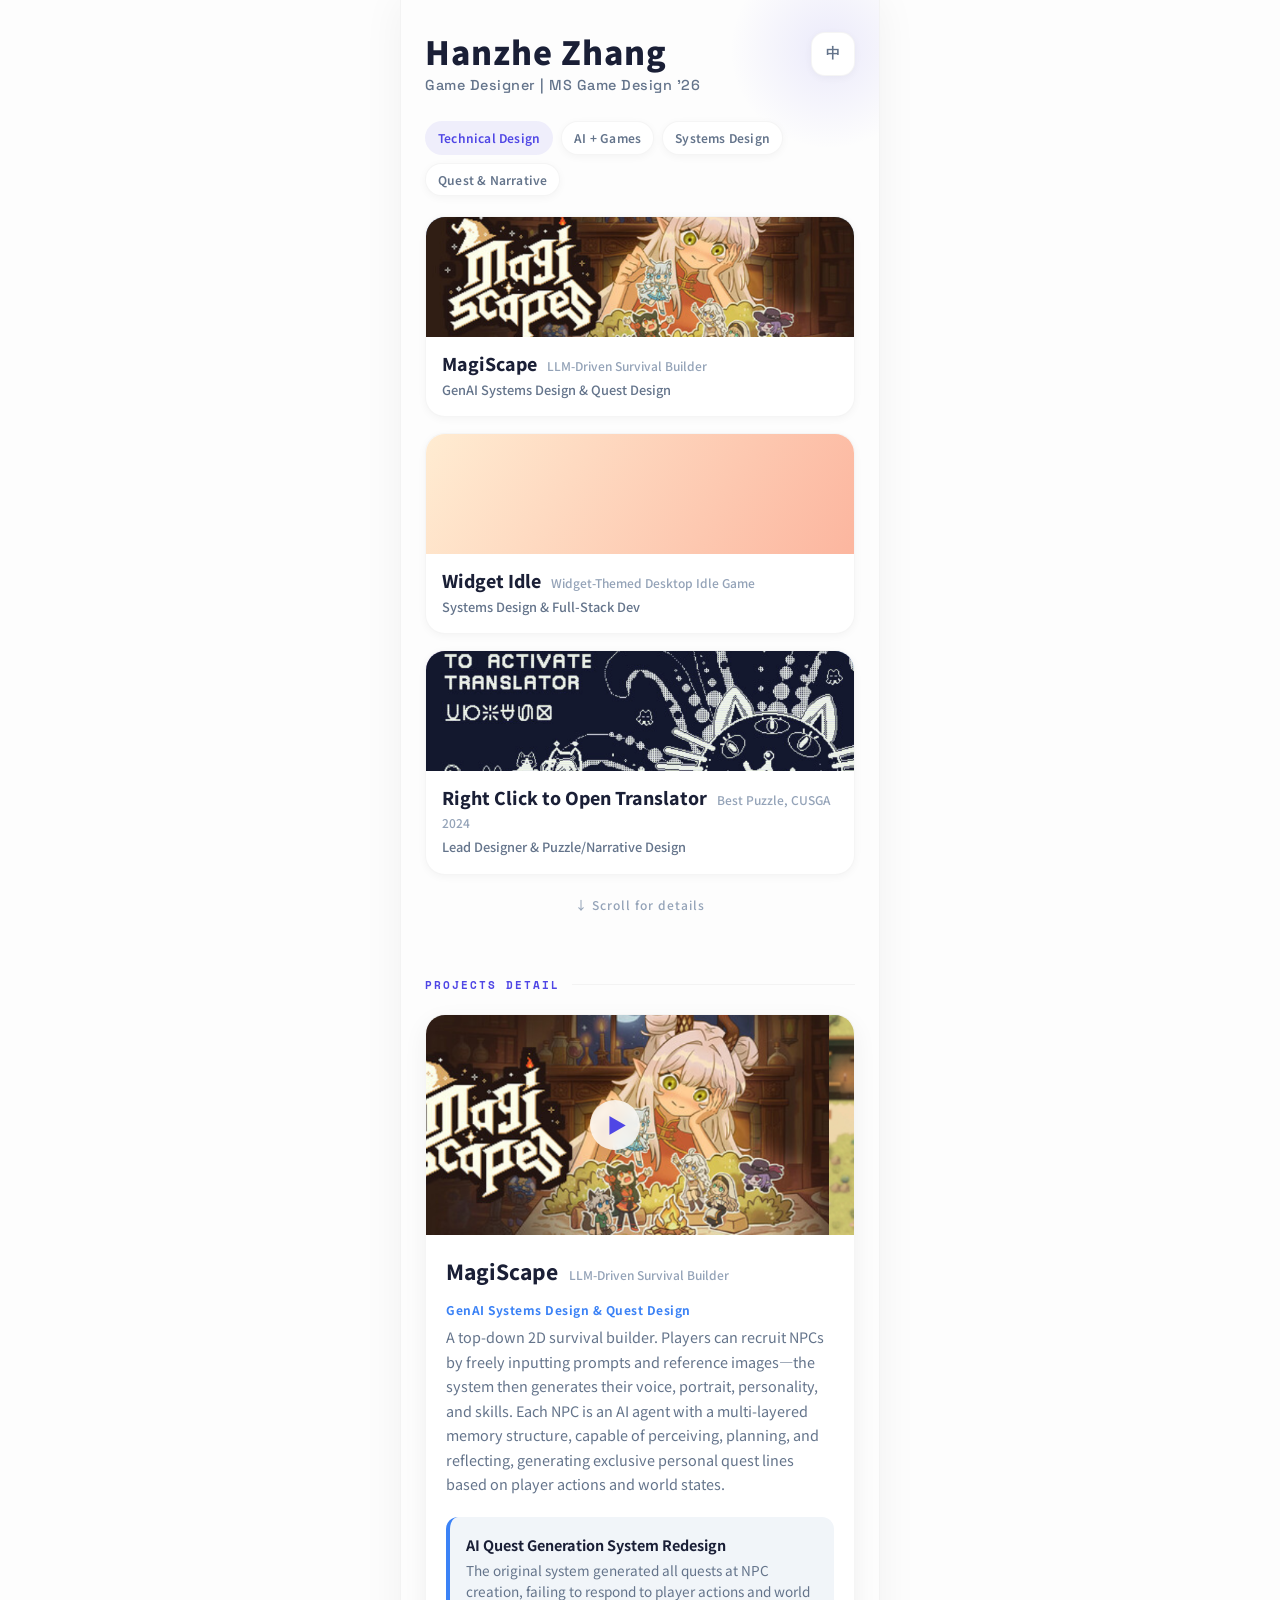
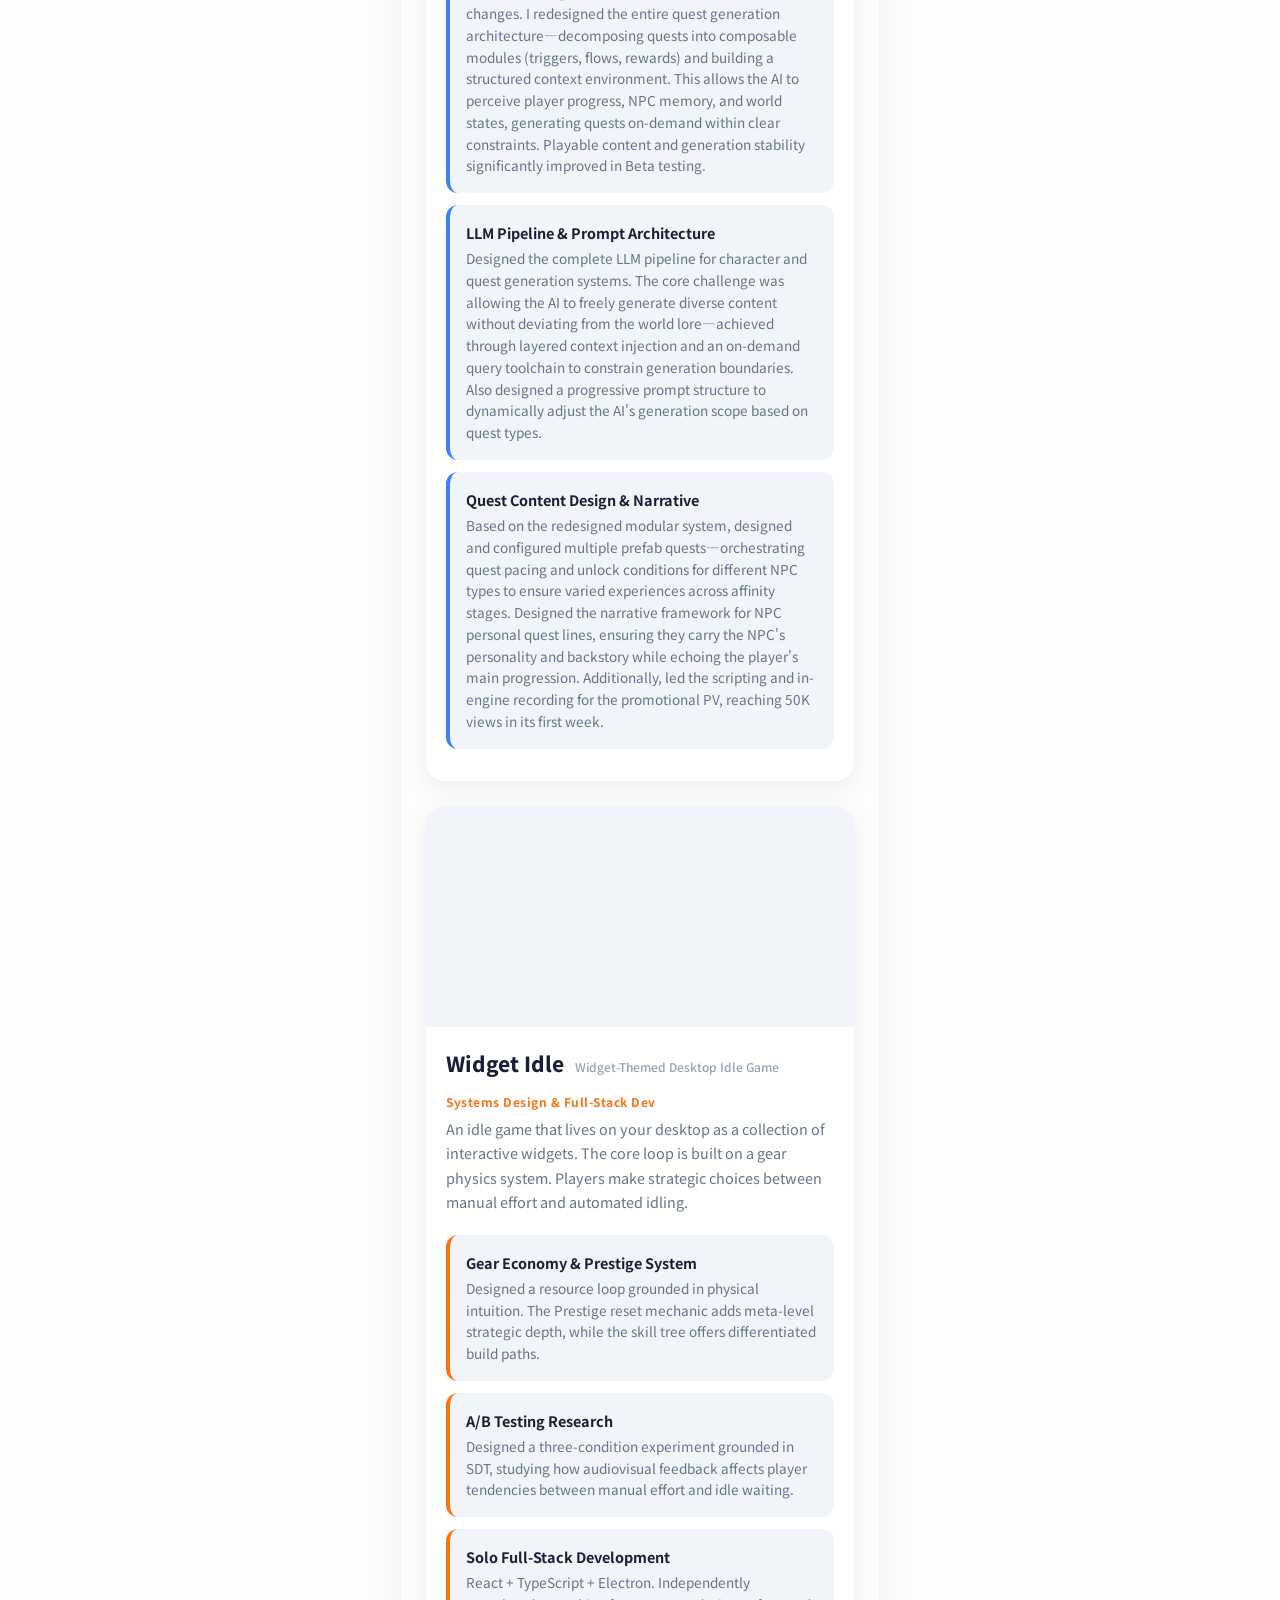
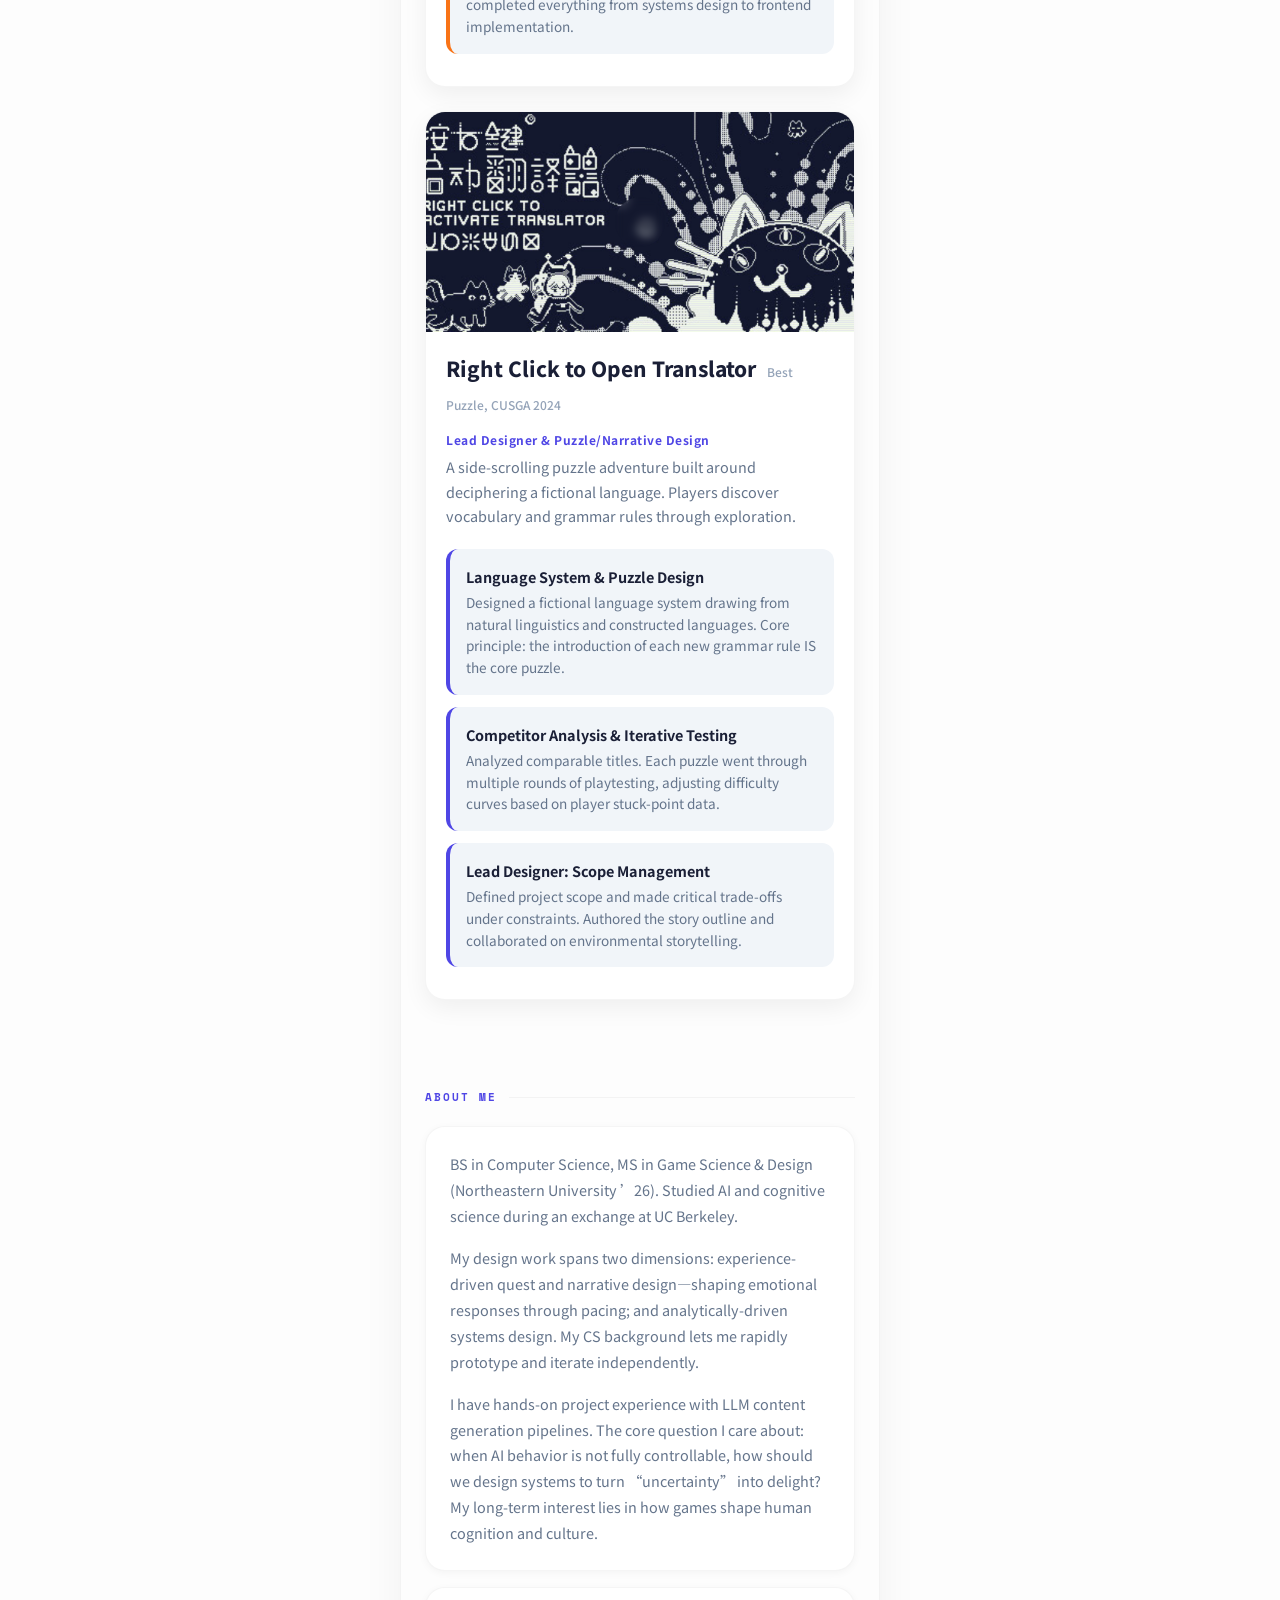
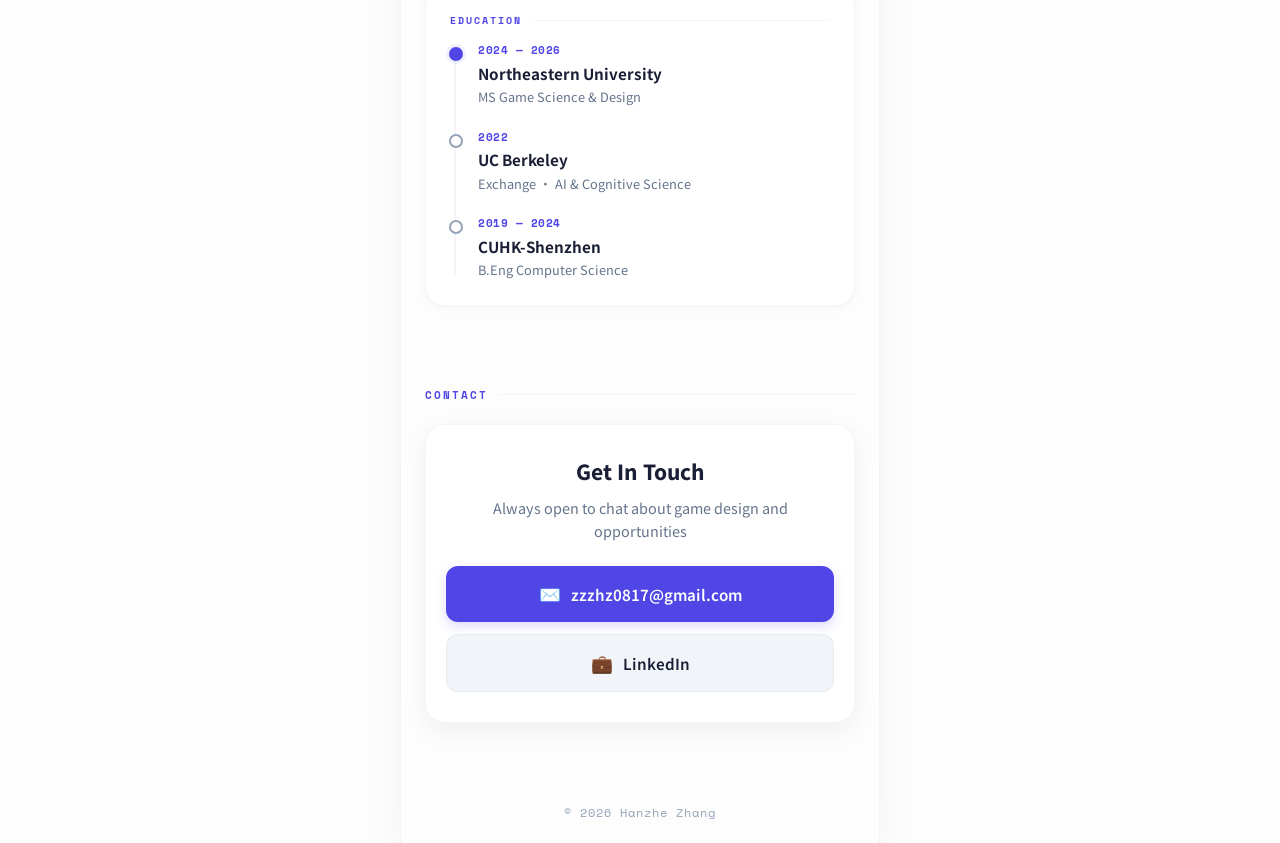
==== commit a3d8fe6e: "4.4" ====
--- a/index.html
+++ b/index.html
@@ -678,8 +678,8 @@
         <img src="assets/translator_en.png" alt="Translator" class="bl" data-lang-en>
       </div>
       <div class="card-info">
-        <div class="card-title bl" data-lang-zh>按右键打开翻译器 <span class="card-desc-inline">语言解谜游戏 | CUSGA 2024 最佳解谜游戏</span></div>
-        <div class="card-title bl" data-lang-en>Right Click to Open Translator <span class="card-desc-inline">Language Puzzle Game | Best Puzzle, CUSGA 2024</span></div>
+        <div class="card-title bl" data-lang-zh>按右键打开翻译器 <span class="card-desc-inline">CUSGA 2024 最佳解谜游戏</span></div>
+        <div class="card-title bl" data-lang-en>Right Click to Open Translator <span class="card-desc-inline">Best Puzzle, CUSGA 2024</span></div>
         <div class="card-sub bl" data-lang-zh>主策划 & 谜题与叙事设计</div>
         <div class="card-sub bl" data-lang-en>Lead Designer & Puzzle/Narrative Design</div>
       </div>
@@ -727,37 +727,37 @@
       <div class="project-role bl" style="color:var(--blue);" data-lang-en>GenAI Systems Design & Quest Design</div>
       
       <div class="project-detail-desc bl" data-lang-zh>
-        一款俯视角生存建造游戏。NPC由大语言模型驱动，能记住与玩家的互动历史，根据好感度关系动态生成任务和对话。已上线。
+        一款俯视角2D生存建造游戏。玩家可以通过自由输入提示词和参考形象来招募NPC——系统会据此生成NPC的语音、立绘、人格和技能。每个NPC拥有多层记忆结构的AI智能体，能感知、规划和反思，并基于玩家行为和世界状态生成专属的个人任务线。
       </div>
       <div class="project-detail-desc bl" data-lang-en>
-        A top-down survival builder where NPCs are powered by large language models. They remember player interactions, build relationships based on favorability, and dynamically generate quests and dialogue. Shipped.
+        A top-down 2D survival builder. Players can recruit NPCs by freely inputting prompts and reference images—the system then generates their voice, portrait, personality, and skills. Each NPC is an AI agent with a multi-layered memory structure, capable of perceiving, planning, and reflecting, generating exclusive personal quest lines based on player actions and world states.
       </div>
 
       <!-- Contributions -->
       <div class="contrib-block bl" data-lang-zh>
-        <div class="contrib-title">任务框架重构</div>
-        <div class="contrib-desc">将原有的一次性任务生成改为模块化架构——把触发条件、交互流程、奖励结构拆分为可组合单元，并引入好感度驱动的任务解锁机制。Beta测试中可玩内容量显著提升。</div>
+        <div class="contrib-title">AI任务生成系统重构</div>
+        <div class="contrib-desc">原有系统在NPC创建时一次性生成全部任务，无法响应玩家行为和世界状态变化。我重新设计了整套任务生成架构——将任务拆解为可组合的模块（触发条件、交互流程、奖励结构），并构建结构化的上下文环境，让AI能够感知玩家进度、NPC记忆和世界状态，在明确的约束空间内按需生成任务。重构后Beta测试中可玩内容量与生成稳定性均显著提升。</div>
       </div>
       <div class="contrib-block bl" data-lang-zh>
-        <div class="contrib-title">LLM生成管线设计</div>
-        <div class="contrib-desc">设计从世界设定→NPC人设→任务生成→质量校验的完整管线。通过分层prompt注入和世界知识库检索，平衡生成内容的多样性与世界观一致性。</div>
+        <div class="contrib-title">LLM管线与提示词架构</div>
+        <div class="contrib-desc">设计了角色生成与任务生成系统的完整LLM管线。核心挑战是让AI既能自由生成多样内容，又不偏离世界观——通过分层的上下文注入和按需查询的工具链来约束生成边界，同时设计了渐进式的提示词结构，根据任务类型动态调整AI的生成范围。</div>
       </div>
       <div class="contrib-block bl" data-lang-zh>
-        <div class="contrib-title">项目管理 & PV制作</div>
-        <div class="contrib-desc">管理三次Sprint迭代，协调策划与QA优先级。主导宣传PV全流程，上线一周播放量5万。</div>
+        <div class="contrib-title">任务内容设计与叙事</div>
+        <div class="contrib-desc">基于重构后的模块系统，设计并配置了多条预制任务——为不同类型的NPC编排任务节奏和解锁条件，确保玩家在不同好感度阶段体验到有差异的任务内容。同时设计NPC个人任务线的叙事框架，让每条任务线既能承载NPC的性格和背景故事，又能与玩家当前的主线进度产生呼应。此外主导了宣传PV的脚本与引擎内录制，上线一周播放量达5万。</div>
       </div>
 
       <div class="contrib-block bl" data-lang-en>
-        <div class="contrib-title">Quest Framework Redesign</div>
-        <div class="contrib-desc">Restructured the one-shot quest generation into a modular architecture—decomposing triggers, interaction flows, and reward structures into composable units, and introducing a favorability-driven quest unlock system.</div>
+        <div class="contrib-title">AI Quest Generation System Redesign</div>
+        <div class="contrib-desc">The original system generated all quests at NPC creation, failing to respond to player actions and world changes. I redesigned the entire quest generation architecture—decomposing quests into composable modules (triggers, flows, rewards) and building a structured context environment. This allows the AI to perceive player progress, NPC memory, and world states, generating quests on-demand within clear constraints. Playable content and generation stability significantly improved in Beta testing.</div>
       </div>
       <div class="contrib-block bl" data-lang-en>
-        <div class="contrib-title">LLM Pipeline Design</div>
-        <div class="contrib-desc">Designed the full generation pipeline from world lore → NPC persona → quest generation → quality validation. Balanced content diversity and world consistency through layered prompt injection.</div>
+        <div class="contrib-title">LLM Pipeline & Prompt Architecture</div>
+        <div class="contrib-desc">Designed the complete LLM pipeline for character and quest generation systems. The core challenge was allowing the AI to freely generate diverse content without deviating from the world lore—achieved through layered context injection and an on-demand query toolchain to constrain generation boundaries. Also designed a progressive prompt structure to dynamically adjust the AI's generation scope based on quest types.</div>
       </div>
       <div class="contrib-block bl" data-lang-en>
-        <div class="contrib-title">Production & PV</div>
-        <div class="contrib-desc">Managed three sprint iterations. Led the full promotional video production pipeline; reached 50K views within one week of release.</div>
+        <div class="contrib-title">Quest Content Design & Narrative</div>
+        <div class="contrib-desc">Based on the redesigned modular system, designed and configured multiple prefab quests—orchestrating quest pacing and unlock conditions for different NPC types to ensure varied experiences across affinity stages. Designed the narrative framework for NPC personal quest lines, ensuring they carry the NPC's personality and backstory while echoing the player's main progression. Additionally, led the scripting and in-engine recording for the promotional PV, reaching 50K views in its first week.</div>
       </div>
     </div>
   </div>
@@ -863,8 +863,8 @@
     </div>
 
     <div class="project-detail-body">
-      <div class="project-detail-title bl" data-lang-zh>按右键打开翻译器 <span class="card-desc-inline">语言解谜游戏 | CUSGA 2024 最佳解谜游戏</span></div>
-      <div class="project-detail-title bl" data-lang-en>Right Click to Open Translator <span class="card-desc-inline">Language Puzzle Game | Best Puzzle, CUSGA 2024</span></div>
+      <div class="project-detail-title bl" data-lang-zh>按右键打开翻译器 <span class="card-desc-inline">CUSGA 2024 最佳解谜游戏</span></div>
+      <div class="project-detail-title bl" data-lang-en>Right Click to Open Translator <span class="card-desc-inline">Best Puzzle, CUSGA 2024</span></div>
 
       <div class="project-role bl" style="color:var(--accent);" data-lang-zh>主策划 & 谜题与叙事设计</div>
       <div class="project-role bl" style="color:var(--accent);" data-lang-en>Lead Designer & Puzzle/Narrative Design</div>
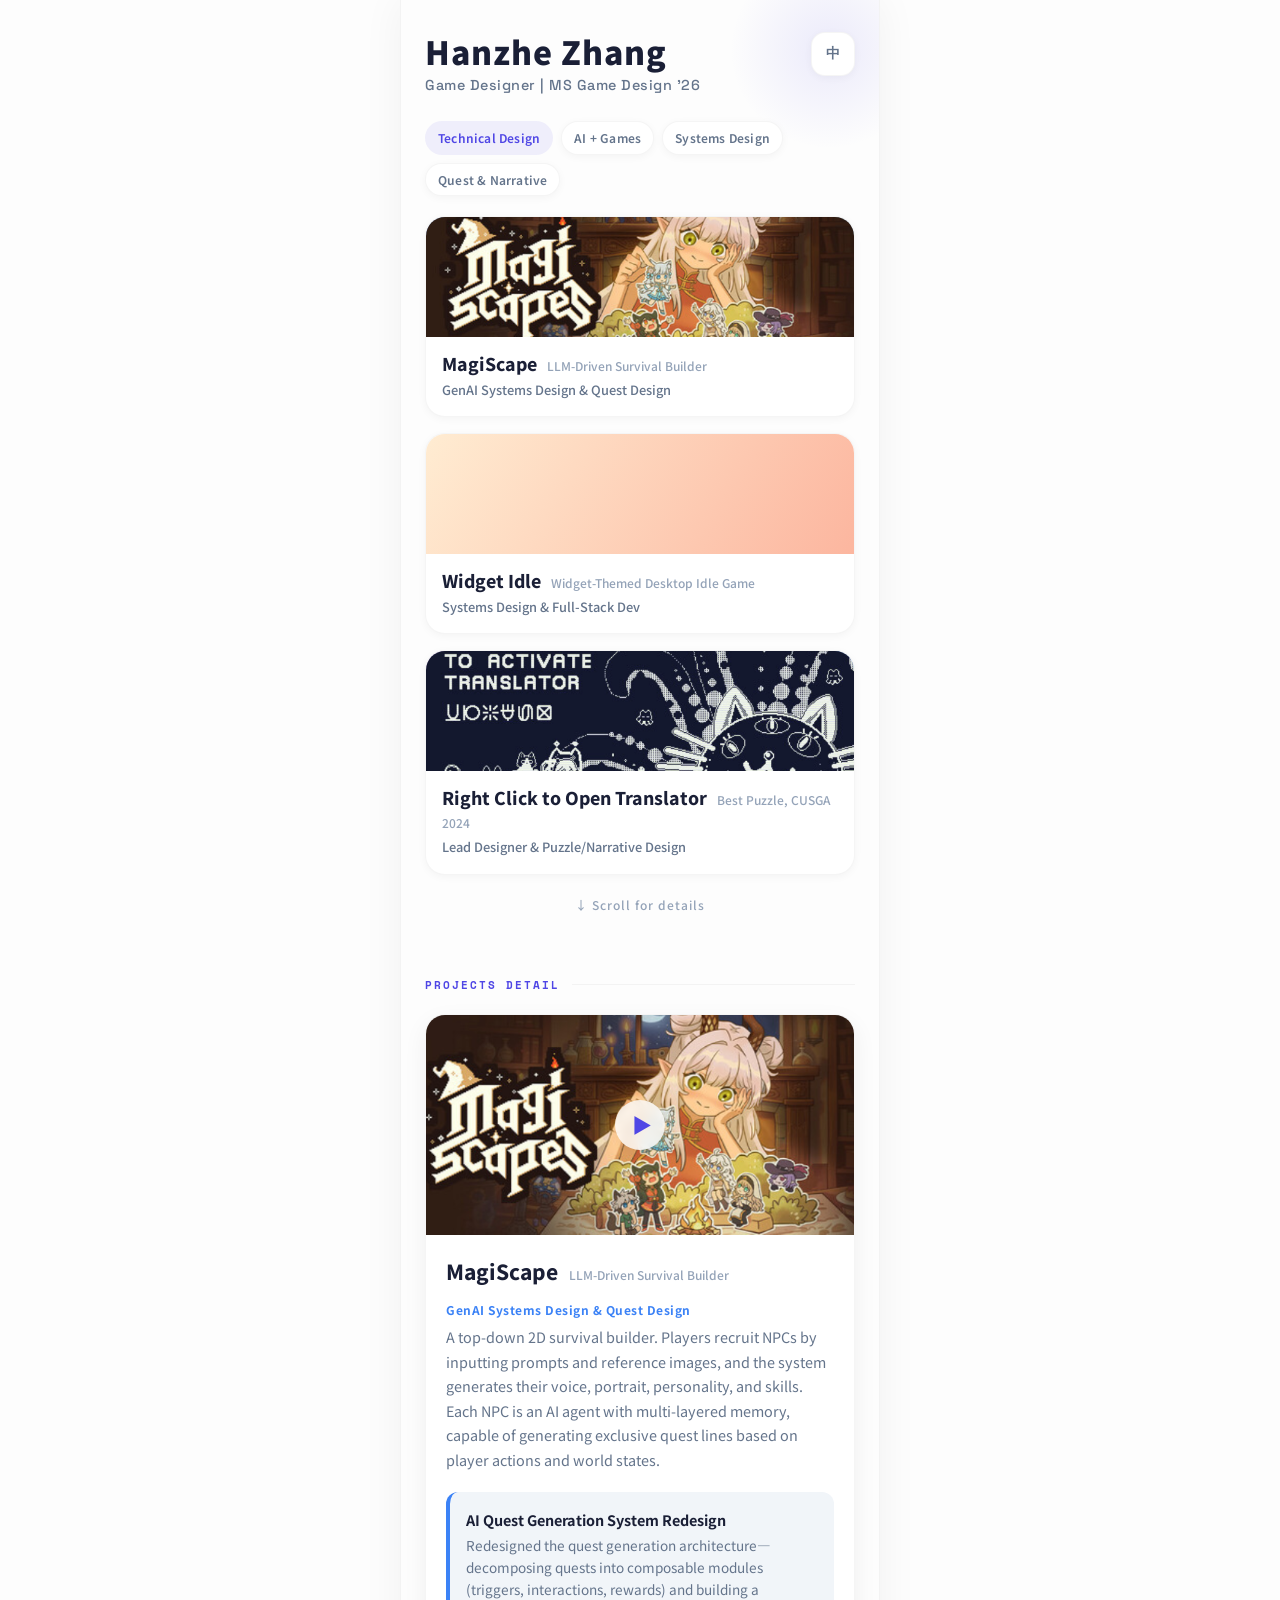
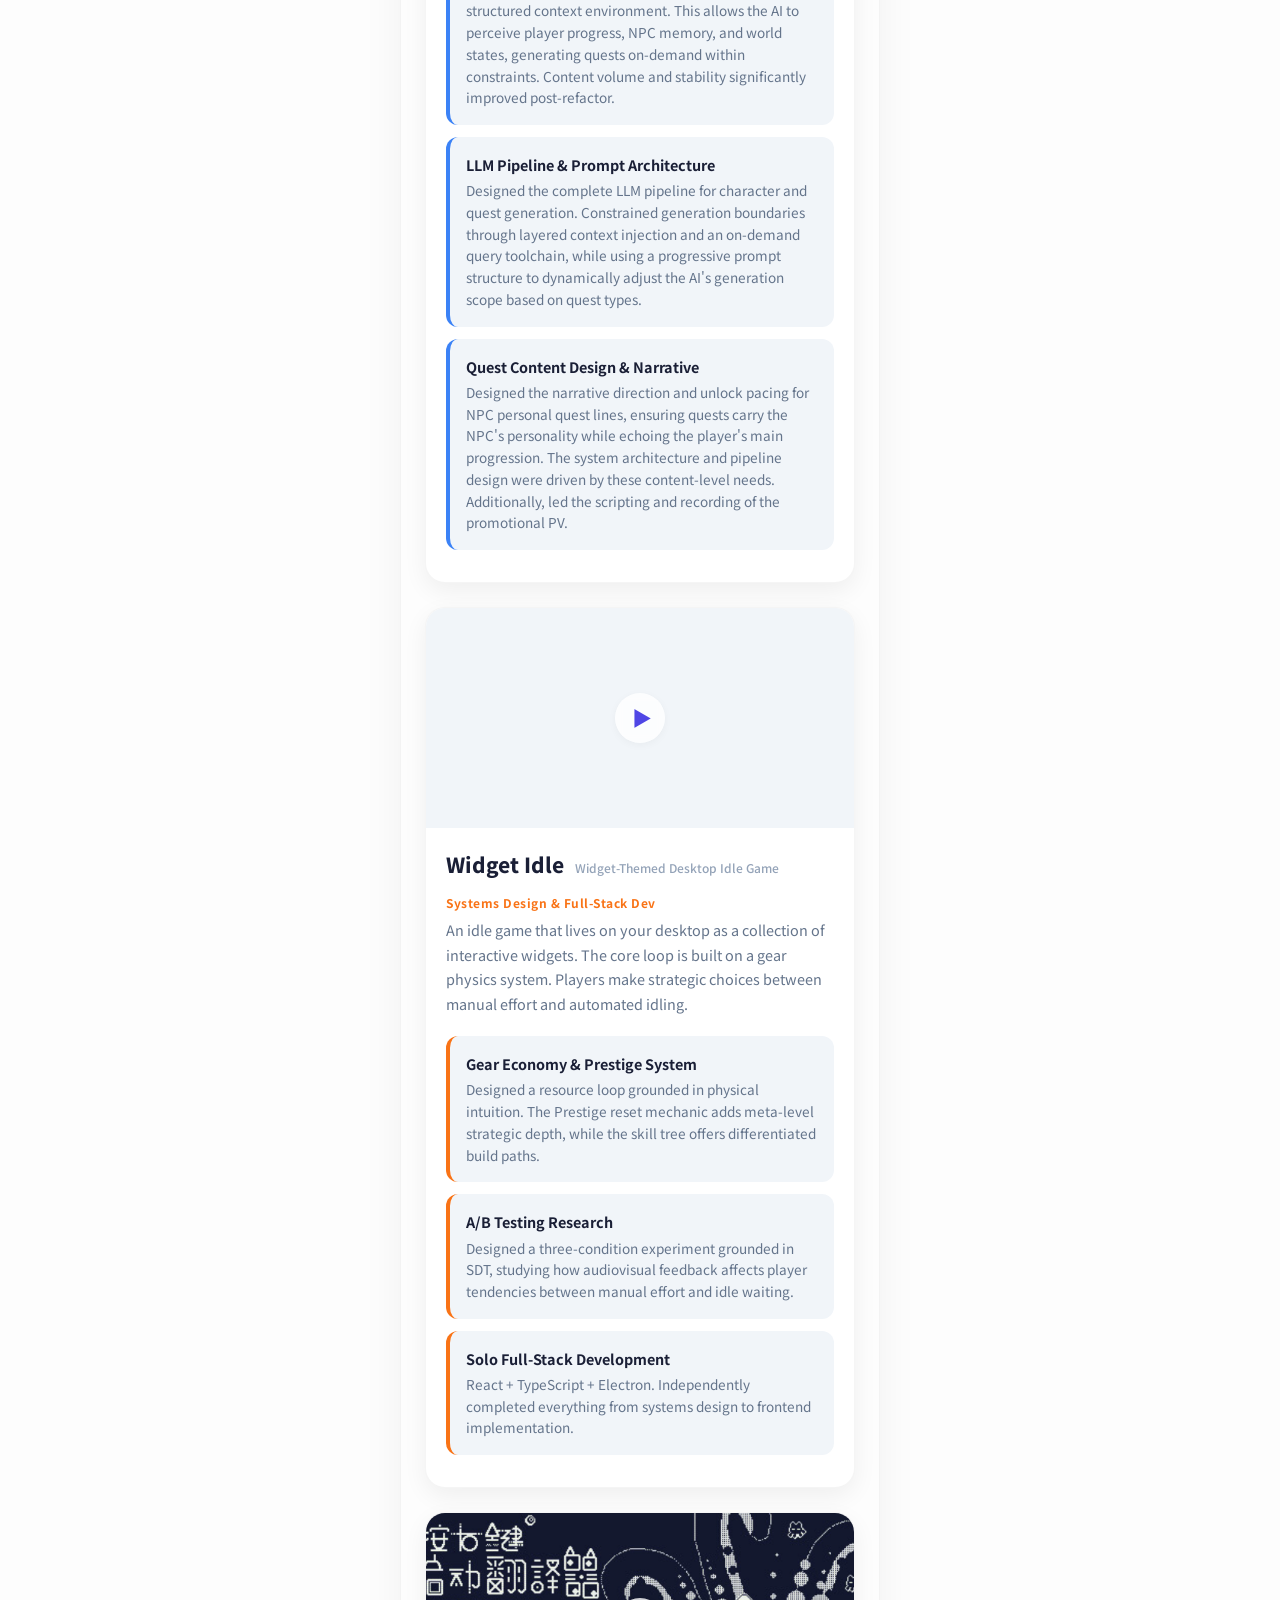
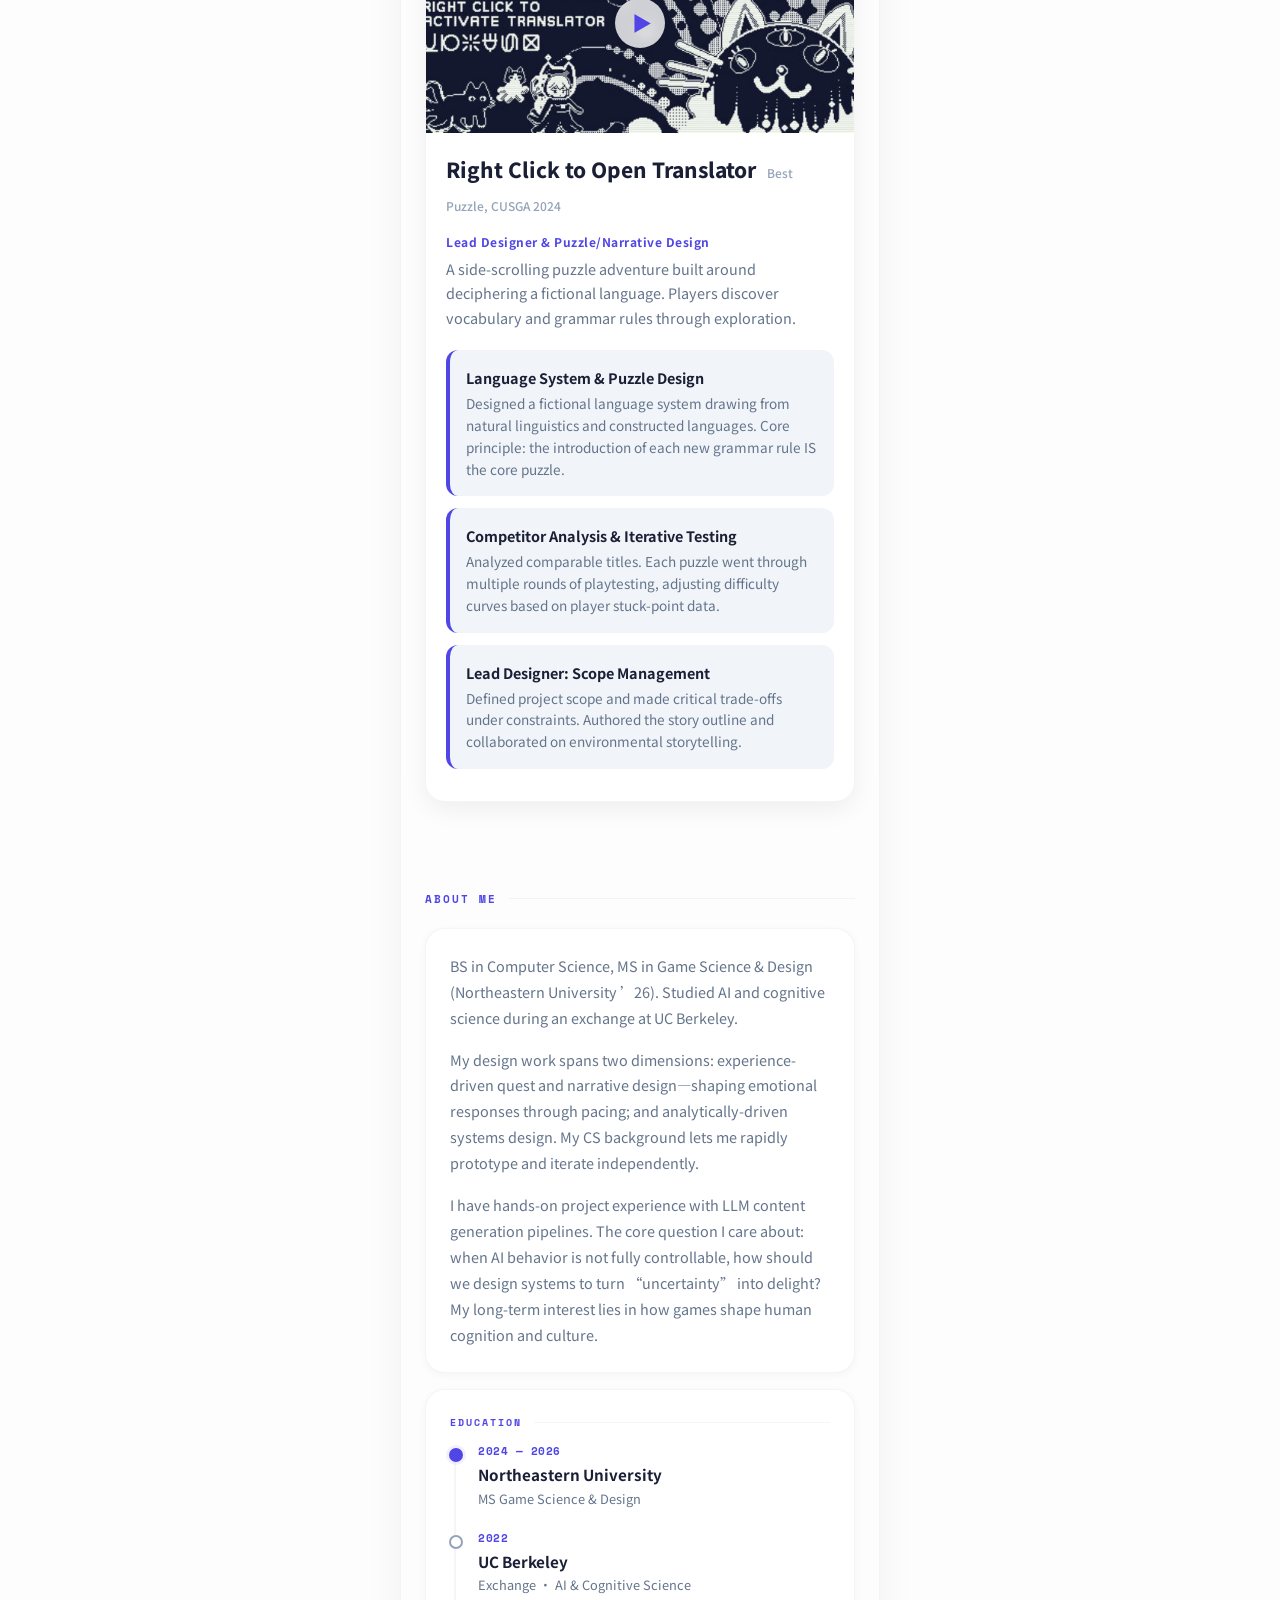
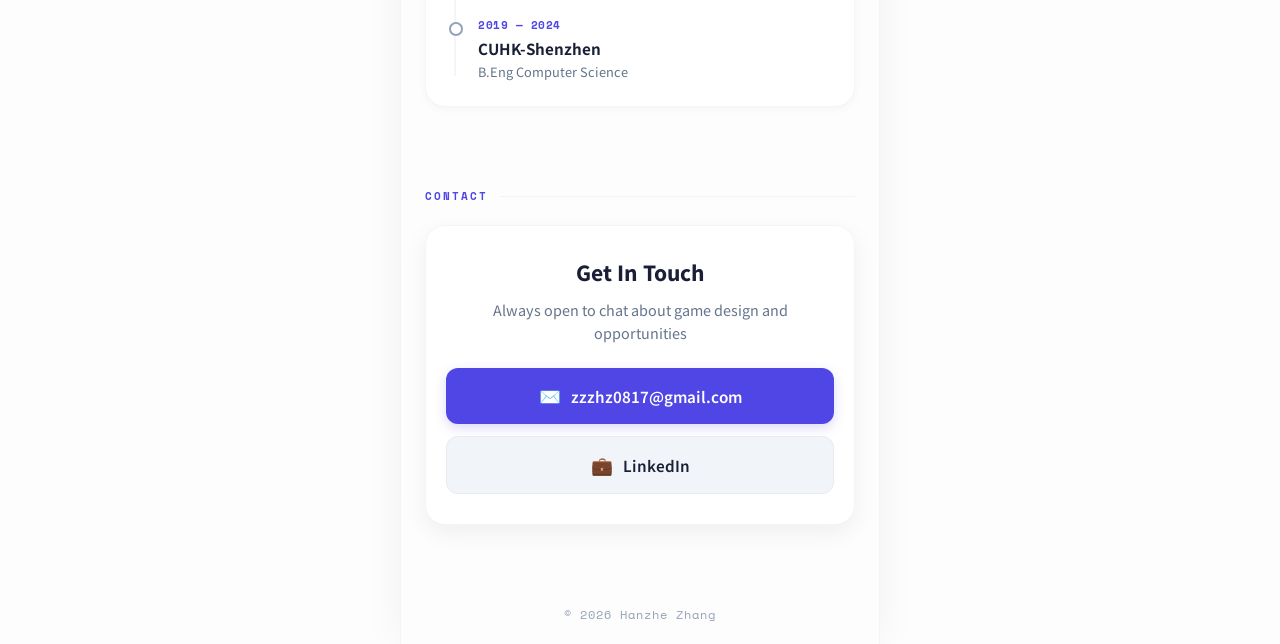
==== commit 29929efe: "4.5" ====
--- a/index.html
+++ b/index.html
@@ -727,37 +727,37 @@
       <div class="project-role bl" style="color:var(--blue);" data-lang-en>GenAI Systems Design & Quest Design</div>
       
       <div class="project-detail-desc bl" data-lang-zh>
-        一款俯视角2D生存建造游戏。玩家可以通过自由输入提示词和参考形象来招募NPC——系统会据此生成NPC的语音、立绘、人格和技能。每个NPC拥有多层记忆结构的AI智能体，能感知、规划和反思，并基于玩家行为和世界状态生成专属的个人任务线。
+        一款俯视角2D生存建造游戏。玩家通过输入提示词和参考形象招募NPC，系统据此生成语音、立绘、人格和技能。每个NPC拥有多层记忆的AI智能体，能基于玩家行为和世界状态生成专属任务线。
       </div>
       <div class="project-detail-desc bl" data-lang-en>
-        A top-down 2D survival builder. Players can recruit NPCs by freely inputting prompts and reference images—the system then generates their voice, portrait, personality, and skills. Each NPC is an AI agent with a multi-layered memory structure, capable of perceiving, planning, and reflecting, generating exclusive personal quest lines based on player actions and world states.
+        A top-down 2D survival builder. Players recruit NPCs by inputting prompts and reference images, and the system generates their voice, portrait, personality, and skills. Each NPC is an AI agent with multi-layered memory, capable of generating exclusive quest lines based on player actions and world states.
       </div>
 
       <!-- Contributions -->
       <div class="contrib-block bl" data-lang-zh>
         <div class="contrib-title">AI任务生成系统重构</div>
-        <div class="contrib-desc">原有系统在NPC创建时一次性生成全部任务，无法响应玩家行为和世界状态变化。我重新设计了整套任务生成架构——将任务拆解为可组合的模块（触发条件、交互流程、奖励结构），并构建结构化的上下文环境，让AI能够感知玩家进度、NPC记忆和世界状态，在明确的约束空间内按需生成任务。重构后Beta测试中可玩内容量与生成稳定性均显著提升。</div>
+        <div class="contrib-desc">重新设计任务生成架构——将任务拆解为可组合模块（触发、交互、奖励），构建结构化上下文环境，让AI感知玩家进度、NPC记忆和世界状态，在约束空间内按需生成。重构后内容量与稳定性显著提升。</div>
       </div>
       <div class="contrib-block bl" data-lang-zh>
         <div class="contrib-title">LLM管线与提示词架构</div>
-        <div class="contrib-desc">设计了角色生成与任务生成系统的完整LLM管线。核心挑战是让AI既能自由生成多样内容，又不偏离世界观——通过分层的上下文注入和按需查询的工具链来约束生成边界，同时设计了渐进式的提示词结构，根据任务类型动态调整AI的生成范围。</div>
+        <div class="contrib-desc">设计角色生成与任务生成的完整LLM管线。通过分层上下文注入和按需查询的工具链约束生成边界，同时采用渐进式提示词结构，根据任务类型动态调整AI的生成范围。</div>
       </div>
       <div class="contrib-block bl" data-lang-zh>
         <div class="contrib-title">任务内容设计与叙事</div>
-        <div class="contrib-desc">基于重构后的模块系统，设计并配置了多条预制任务——为不同类型的NPC编排任务节奏和解锁条件，确保玩家在不同好感度阶段体验到有差异的任务内容。同时设计NPC个人任务线的叙事框架，让每条任务线既能承载NPC的性格和背景故事，又能与玩家当前的主线进度产生呼应。此外主导了宣传PV的脚本与引擎内录制，上线一周播放量达5万。</div>
+        <div class="contrib-desc">设计NPC个人任务线的叙事走向与解锁节奏，让任务承载NPC性格的同时与玩家主线产生呼应。系统架构与管线设计均源于这些内容层面的需求。另主导宣传PV脚本与录制。</div>
       </div>
 
       <div class="contrib-block bl" data-lang-en>
         <div class="contrib-title">AI Quest Generation System Redesign</div>
-        <div class="contrib-desc">The original system generated all quests at NPC creation, failing to respond to player actions and world changes. I redesigned the entire quest generation architecture—decomposing quests into composable modules (triggers, flows, rewards) and building a structured context environment. This allows the AI to perceive player progress, NPC memory, and world states, generating quests on-demand within clear constraints. Playable content and generation stability significantly improved in Beta testing.</div>
+        <div class="contrib-desc">Redesigned the quest generation architecture—decomposing quests into composable modules (triggers, interactions, rewards) and building a structured context environment. This allows the AI to perceive player progress, NPC memory, and world states, generating quests on-demand within constraints. Content volume and stability significantly improved post-refactor.</div>
       </div>
       <div class="contrib-block bl" data-lang-en>
         <div class="contrib-title">LLM Pipeline & Prompt Architecture</div>
-        <div class="contrib-desc">Designed the complete LLM pipeline for character and quest generation systems. The core challenge was allowing the AI to freely generate diverse content without deviating from the world lore—achieved through layered context injection and an on-demand query toolchain to constrain generation boundaries. Also designed a progressive prompt structure to dynamically adjust the AI's generation scope based on quest types.</div>
+        <div class="contrib-desc">Designed the complete LLM pipeline for character and quest generation. Constrained generation boundaries through layered context injection and an on-demand query toolchain, while using a progressive prompt structure to dynamically adjust the AI's generation scope based on quest types.</div>
       </div>
       <div class="contrib-block bl" data-lang-en>
         <div class="contrib-title">Quest Content Design & Narrative</div>
-        <div class="contrib-desc">Based on the redesigned modular system, designed and configured multiple prefab quests—orchestrating quest pacing and unlock conditions for different NPC types to ensure varied experiences across affinity stages. Designed the narrative framework for NPC personal quest lines, ensuring they carry the NPC's personality and backstory while echoing the player's main progression. Additionally, led the scripting and in-engine recording for the promotional PV, reaching 50K views in its first week.</div>
+        <div class="contrib-desc">Designed the narrative direction and unlock pacing for NPC personal quest lines, ensuring quests carry the NPC's personality while echoing the player's main progression. The system architecture and pipeline design were driven by these content-level needs. Additionally, led the scripting and recording of the promotional PV.</div>
       </div>
     </div>
   </div>
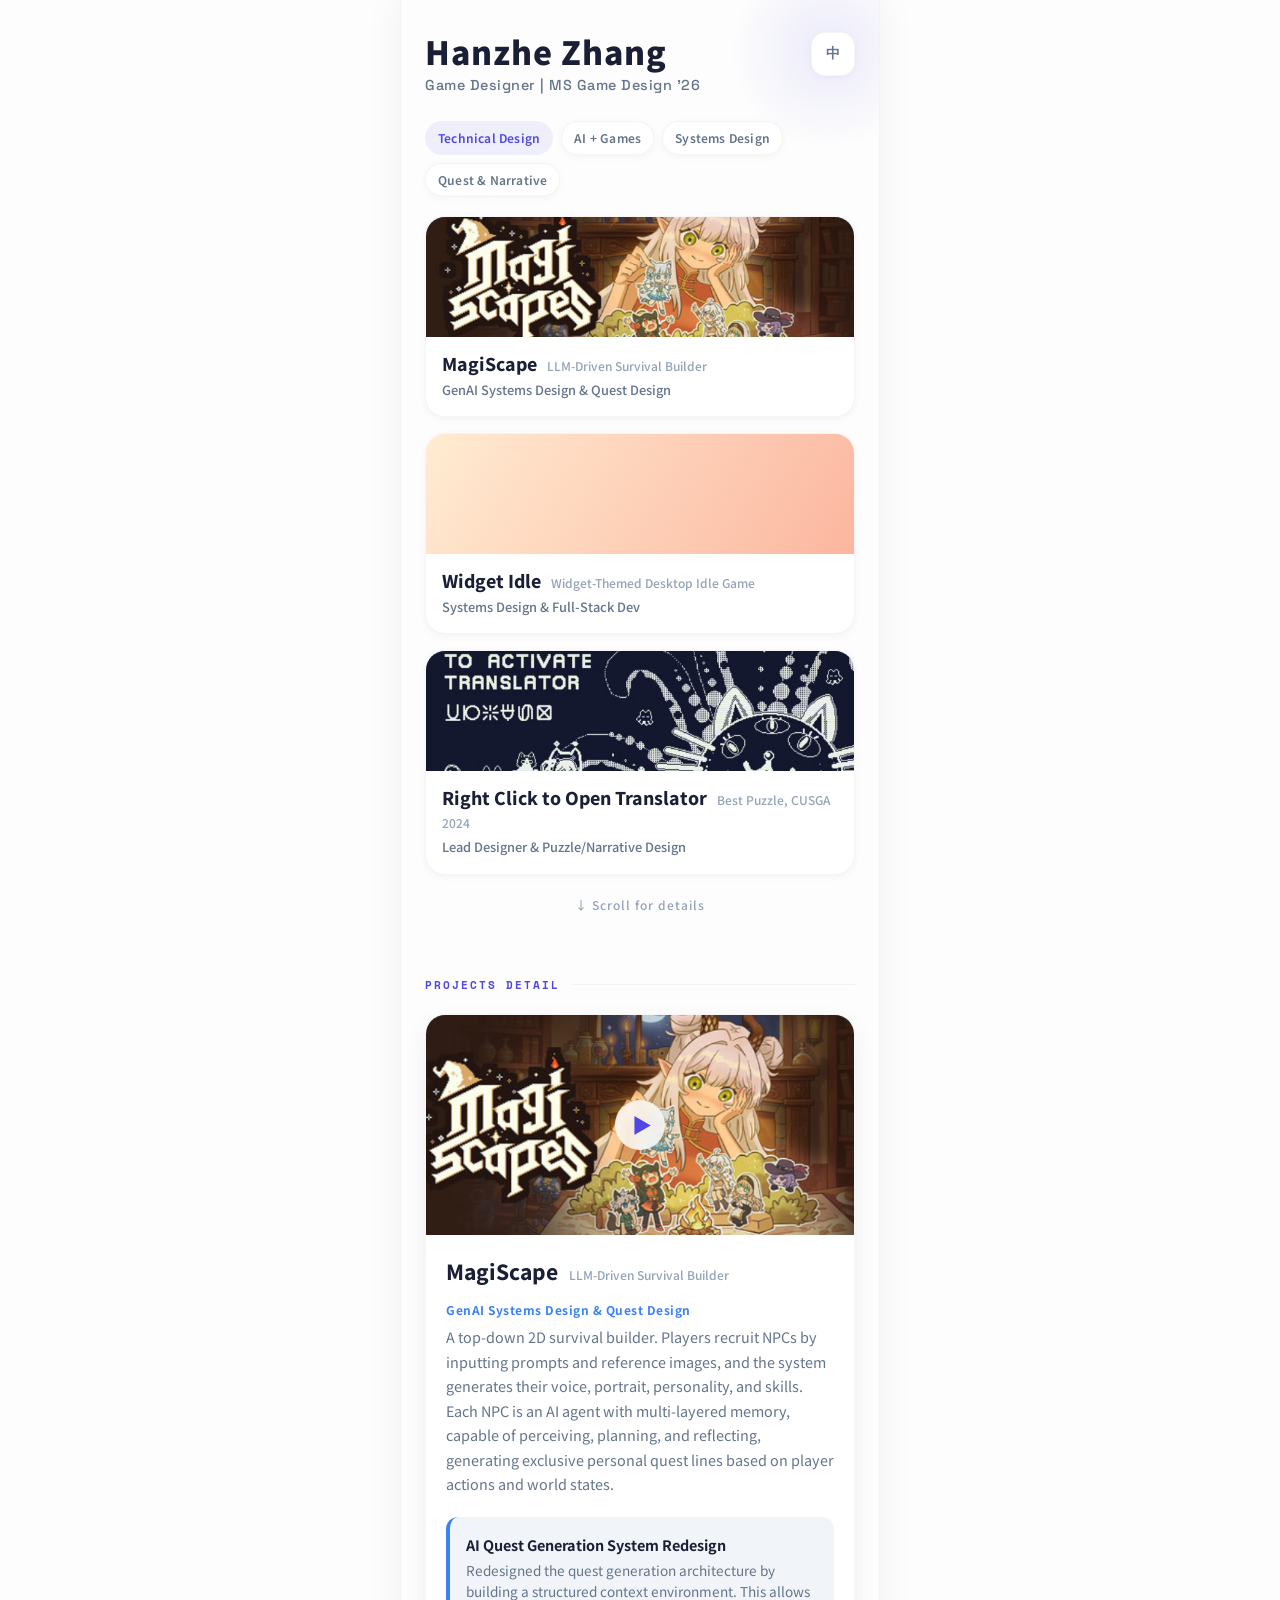
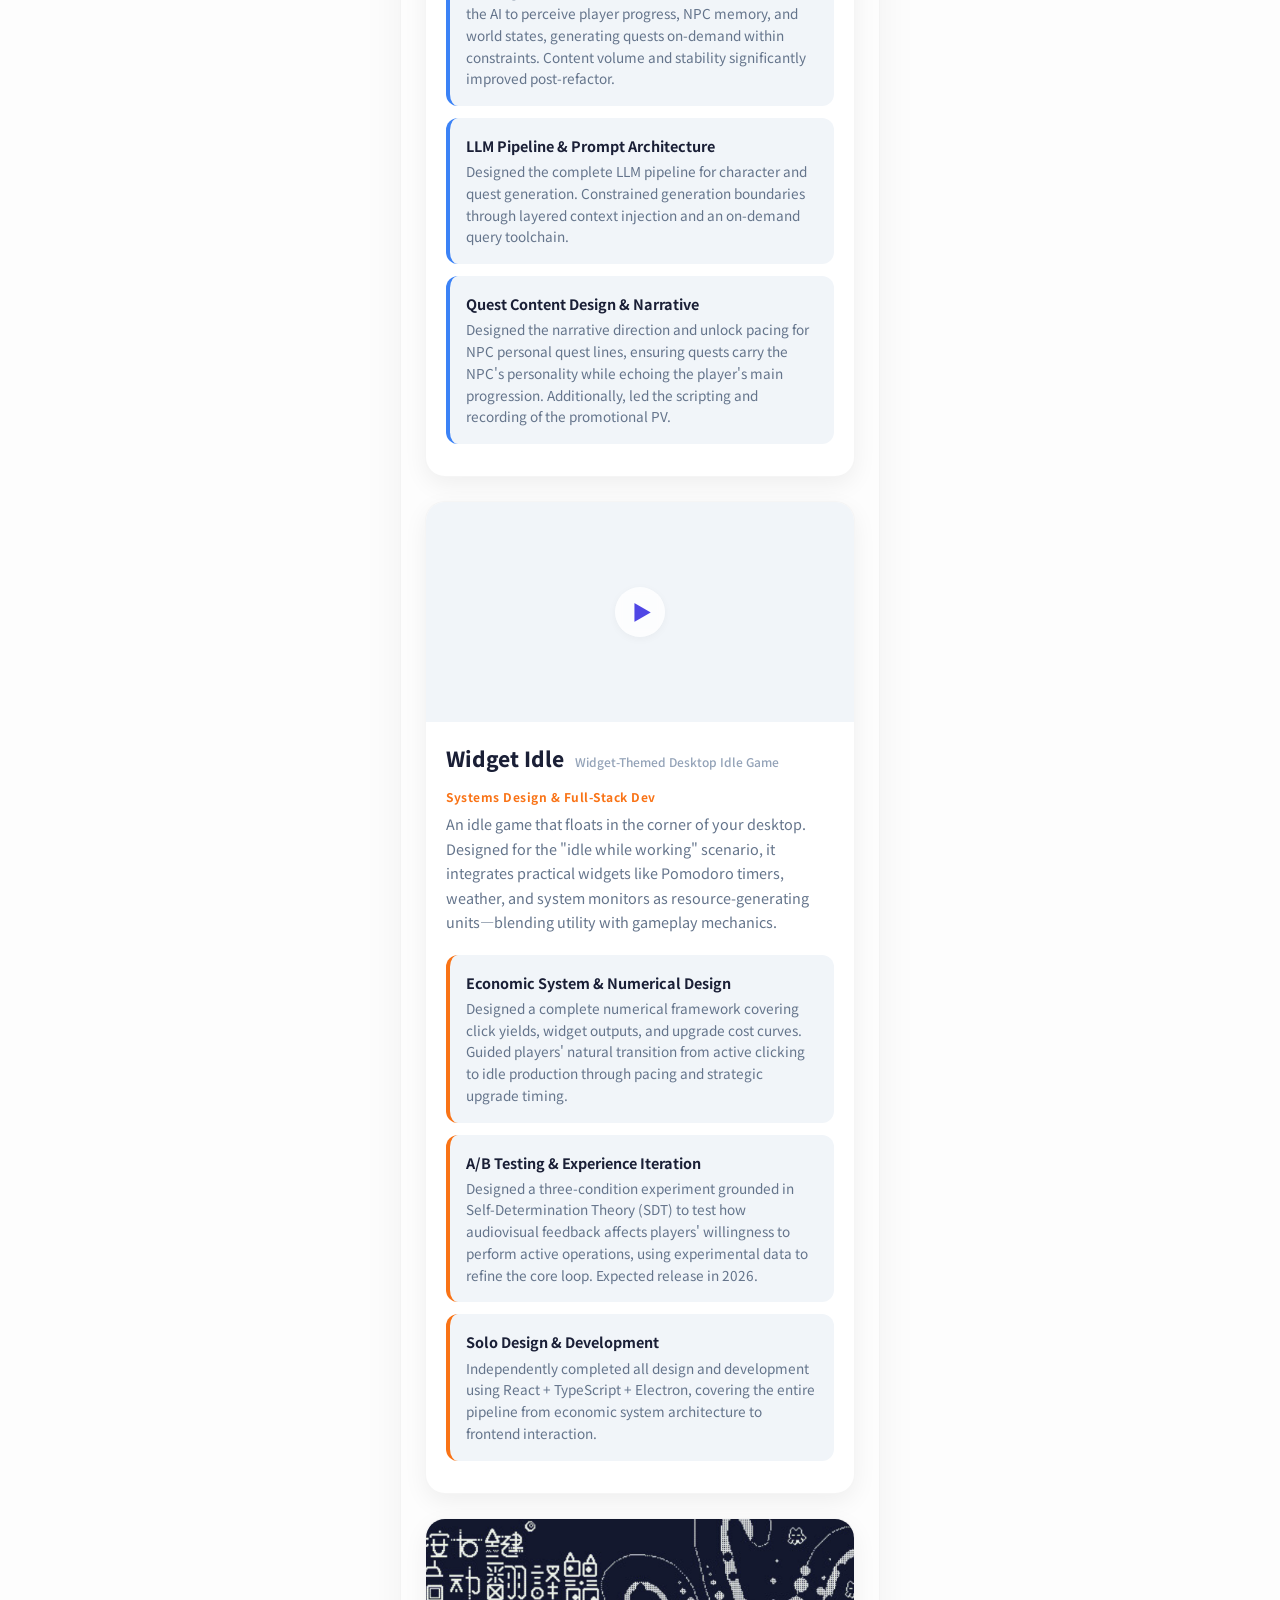
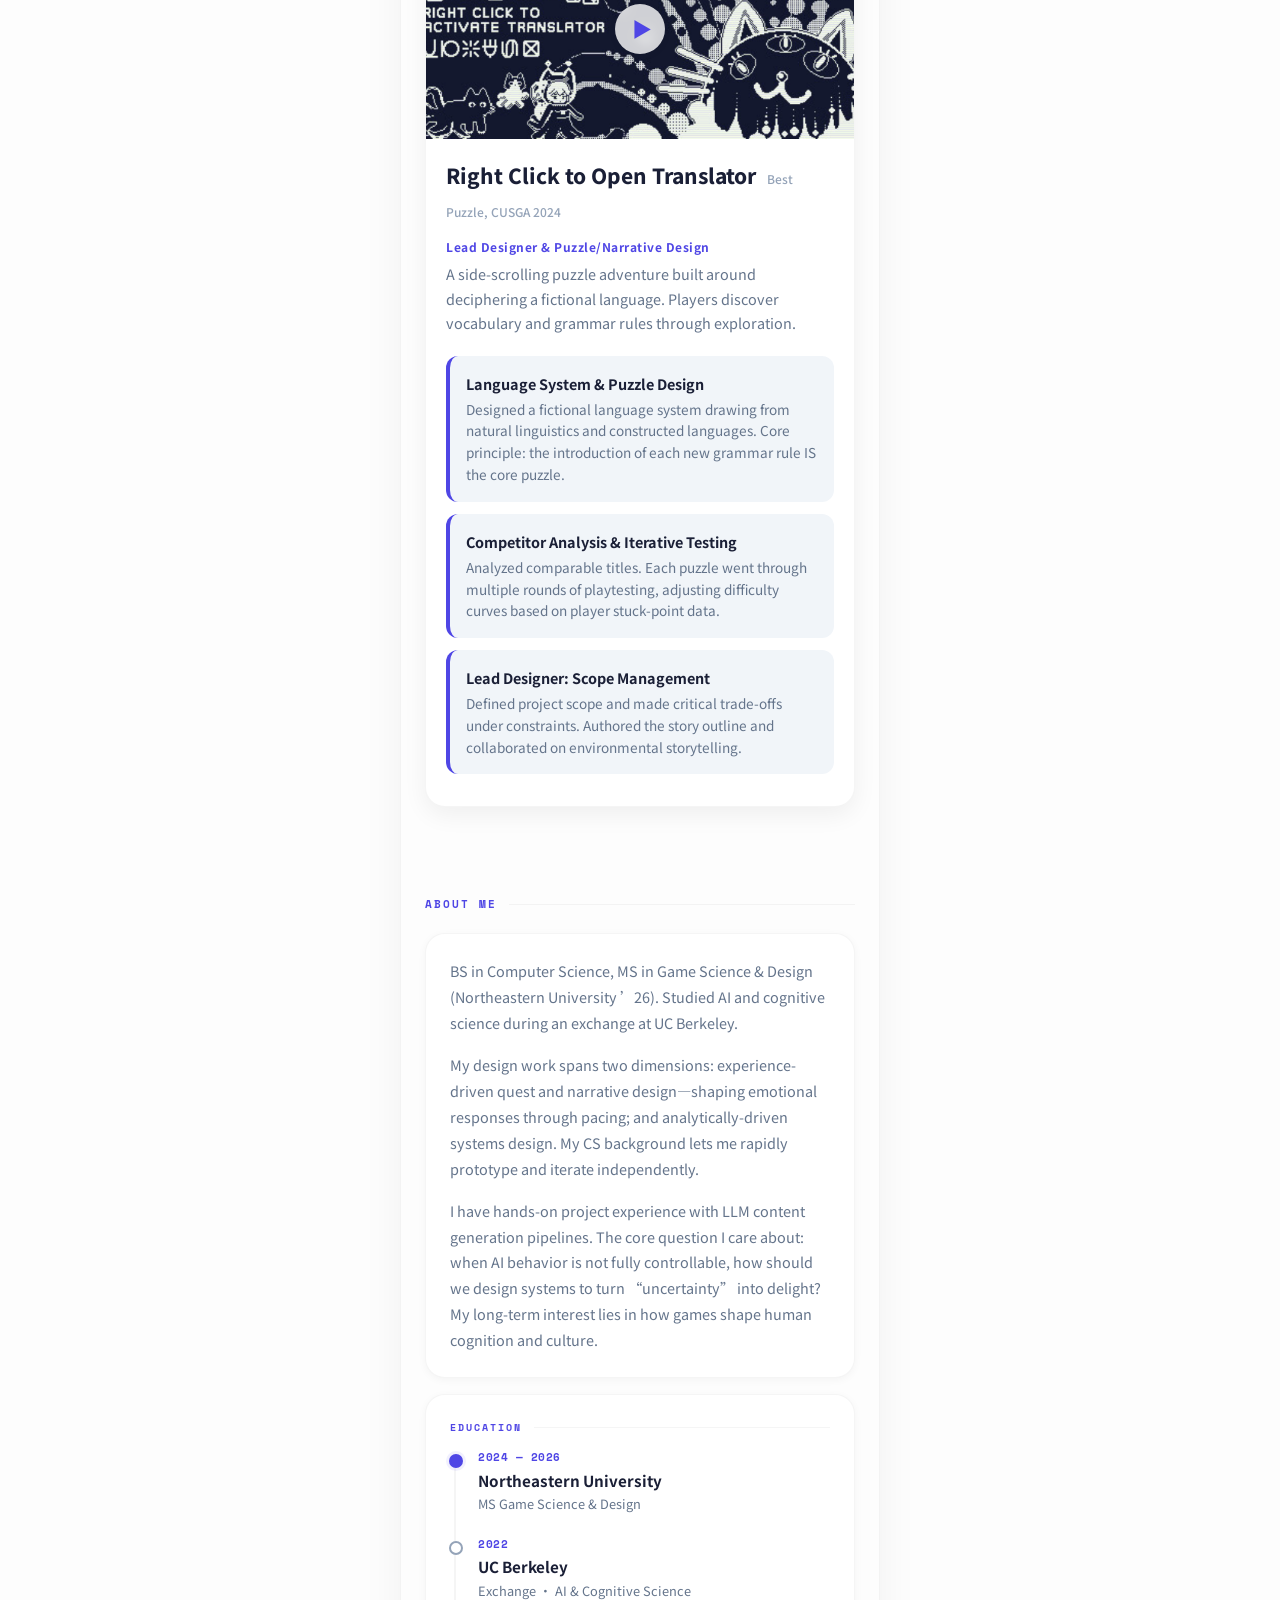
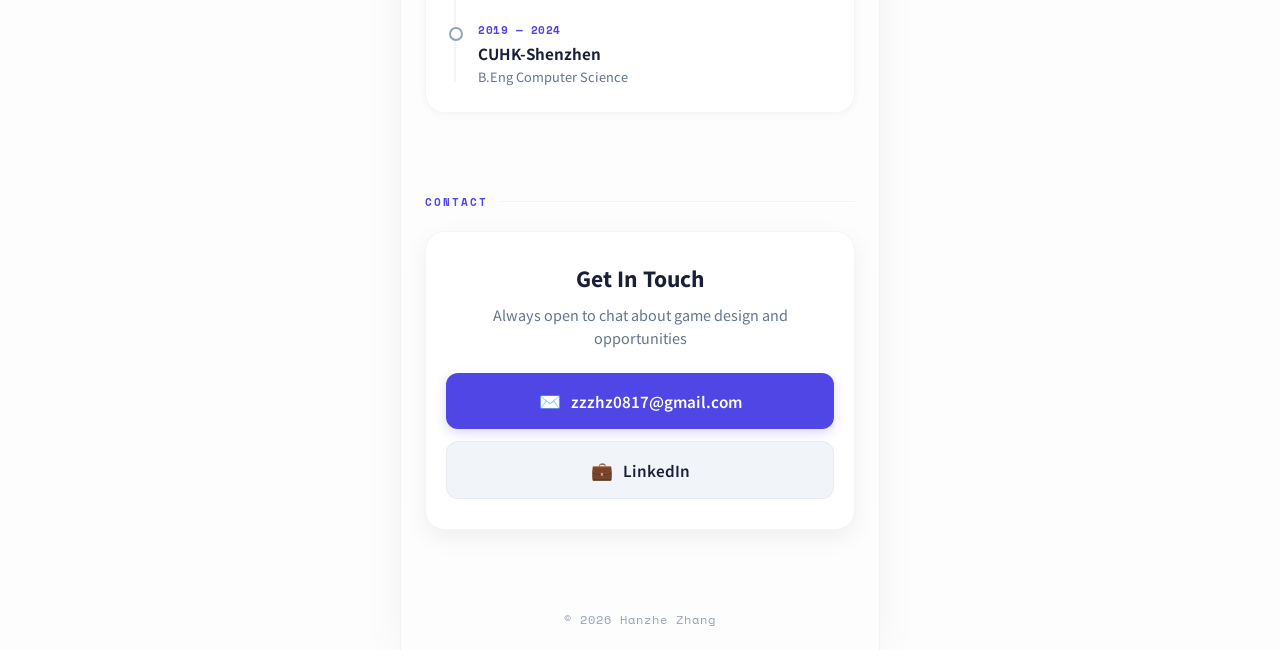
==== commit 59355d02: "4.6" ====
--- a/index.html
+++ b/index.html
@@ -730,34 +730,34 @@
         一款俯视角2D生存建造游戏。玩家通过输入提示词和参考形象招募NPC，系统据此生成语音、立绘、人格和技能。每个NPC拥有多层记忆的AI智能体，能基于玩家行为和世界状态生成专属任务线。
       </div>
       <div class="project-detail-desc bl" data-lang-en>
-        A top-down 2D survival builder. Players recruit NPCs by inputting prompts and reference images, and the system generates their voice, portrait, personality, and skills. Each NPC is an AI agent with multi-layered memory, capable of generating exclusive quest lines based on player actions and world states.
+        A top-down 2D survival builder. Players recruit NPCs by inputting prompts and reference images, and the system generates their voice, portrait, personality, and skills. Each NPC is an AI agent with multi-layered memory, capable of perceiving, planning, and reflecting, generating exclusive personal quest lines based on player actions and world states.
       </div>
 
       <!-- Contributions -->
       <div class="contrib-block bl" data-lang-zh>
         <div class="contrib-title">AI任务生成系统重构</div>
-        <div class="contrib-desc">重新设计任务生成架构——将任务拆解为可组合模块（触发、交互、奖励），构建结构化上下文环境，让AI感知玩家进度、NPC记忆和世界状态，在约束空间内按需生成。重构后内容量与稳定性显著提升。</div>
+        <div class="contrib-desc">重新设计任务生成架构，构建结构化上下文环境，让AI感知玩家进度、NPC记忆和世界状态，在约束空间内按需生成。重构后内容量与稳定性显著提升。</div>
       </div>
       <div class="contrib-block bl" data-lang-zh>
         <div class="contrib-title">LLM管线与提示词架构</div>
-        <div class="contrib-desc">设计角色生成与任务生成的完整LLM管线。通过分层上下文注入和按需查询的工具链约束生成边界，同时采用渐进式提示词结构，根据任务类型动态调整AI的生成范围。</div>
+        <div class="contrib-desc">设计角色生成与任务生成的完整LLM管线。通过分层上下文注入和按需查询的工具链约束生成边界。</div>
       </div>
       <div class="contrib-block bl" data-lang-zh>
         <div class="contrib-title">任务内容设计与叙事</div>
-        <div class="contrib-desc">设计NPC个人任务线的叙事走向与解锁节奏，让任务承载NPC性格的同时与玩家主线产生呼应。系统架构与管线设计均源于这些内容层面的需求。另主导宣传PV脚本与录制。</div>
+        <div class="contrib-desc">设计NPC个人任务线的叙事走向与解锁节奏，让任务承载NPC性格的同时与玩家主线产生呼应。另主导宣传PV脚本与录制。</div>
       </div>
 
       <div class="contrib-block bl" data-lang-en>
         <div class="contrib-title">AI Quest Generation System Redesign</div>
-        <div class="contrib-desc">Redesigned the quest generation architecture—decomposing quests into composable modules (triggers, interactions, rewards) and building a structured context environment. This allows the AI to perceive player progress, NPC memory, and world states, generating quests on-demand within constraints. Content volume and stability significantly improved post-refactor.</div>
+        <div class="contrib-desc">Redesigned the quest generation architecture by building a structured context environment. This allows the AI to perceive player progress, NPC memory, and world states, generating quests on-demand within constraints. Content volume and stability significantly improved post-refactor.</div>
       </div>
       <div class="contrib-block bl" data-lang-en>
         <div class="contrib-title">LLM Pipeline & Prompt Architecture</div>
-        <div class="contrib-desc">Designed the complete LLM pipeline for character and quest generation. Constrained generation boundaries through layered context injection and an on-demand query toolchain, while using a progressive prompt structure to dynamically adjust the AI's generation scope based on quest types.</div>
+        <div class="contrib-desc">Designed the complete LLM pipeline for character and quest generation. Constrained generation boundaries through layered context injection and an on-demand query toolchain.</div>
       </div>
       <div class="contrib-block bl" data-lang-en>
         <div class="contrib-title">Quest Content Design & Narrative</div>
-        <div class="contrib-desc">Designed the narrative direction and unlock pacing for NPC personal quest lines, ensuring quests carry the NPC's personality while echoing the player's main progression. The system architecture and pipeline design were driven by these content-level needs. Additionally, led the scripting and recording of the promotional PV.</div>
+        <div class="contrib-desc">Designed the narrative direction and unlock pacing for NPC personal quest lines, ensuring quests carry the NPC's personality while echoing the player's main progression. Additionally, led the scripting and recording of the promotional PV.</div>
       </div>
     </div>
   </div>
@@ -795,37 +795,37 @@
       <div class="project-role bl" style="color:var(--orange);" data-lang-en>Systems Design & Full-Stack Dev</div>
       
       <div class="project-detail-desc bl" data-lang-zh>
-        一款以桌面小组件为载体的放置游戏。核心循环建立在齿轮物理系统上——齿轮的大小、转速与啮合关系决定资源产出效率，玩家在手动操作与自动化挂机之间做出策略选择。
+        一款悬浮在桌面一角的放置游戏。针对"一边做事一边挂机"的使用场景，将番茄钟、天气、系统监控等实用小组件作为游戏内的产出单元——每个组件的实用功能与玩法数值有机结合。
       </div>
       <div class="project-detail-desc bl" data-lang-en>
-        An idle game that lives on your desktop as a collection of interactive widgets. The core loop is built on a gear physics system. Players make strategic choices between manual effort and automated idling.
+        An idle game that floats in the corner of your desktop. Designed for the "idle while working" scenario, it integrates practical widgets like Pomodoro timers, weather, and system monitors as resource-generating units—blending utility with gameplay mechanics.
       </div>
 
       <!-- Contributions -->
       <div class="contrib-block bl" data-lang-zh>
-        <div class="contrib-title">齿轮经济 & Prestige系统</div>
-        <div class="contrib-desc">设计基于物理直觉的资源循环。Prestige重置机制提供meta层策略深度，技能树为不同play style提供差异化build路线。</div>
+        <div class="contrib-title">经济系统与数值设计</div>
+        <div class="contrib-desc">设计了涵盖点击收益、组件产出、升级成本曲线的完整数值框架。通过解锁节奏和特殊升级的时机控制，引导玩家从主动点击自然过渡到挂机生产。</div>
       </div>
       <div class="contrib-block bl" data-lang-zh>
-        <div class="contrib-title">A/B测试研究</div>
-        <div class="contrib-desc">设计三组对照实验，基于自我决定理论（SDT）框架，研究视听反馈如何影响玩家在“手动vs挂机”之间的决策倾向。</div>
+        <div class="contrib-title">A/B测试与体验迭代</div>
+        <div class="contrib-desc">基于自我决定理论（SDT）设计三组对照实验，测试视听反馈对玩家主动操作意愿的影响，用实验数据反哺核心循环的体验调优。预计2026年内上线。</div>
       </div>
       <div class="contrib-block bl" data-lang-zh>
-        <div class="contrib-title">独立全栈开发</div>
-        <div class="contrib-desc">React + TypeScript + Electron，从系统设计到前端实现独立完成。</div>
+        <div class="contrib-title">独立设计与开发</div>
+        <div class="contrib-desc">使用React + TypeScript + Electron独立完成全部设计与开发，覆盖从经济系统架构到前端交互的完整链路。</div>
       </div>
 
       <div class="contrib-block bl" data-lang-en>
-        <div class="contrib-title">Gear Economy & Prestige System</div>
-        <div class="contrib-desc">Designed a resource loop grounded in physical intuition. The Prestige reset mechanic adds meta-level strategic depth, while the skill tree offers differentiated build paths.</div>
+        <div class="contrib-title">Economic System & Numerical Design</div>
+        <div class="contrib-desc">Designed a complete numerical framework covering click yields, widget outputs, and upgrade cost curves. Guided players' natural transition from active clicking to idle production through pacing and strategic upgrade timing.</div>
       </div>
       <div class="contrib-block bl" data-lang-en>
-        <div class="contrib-title">A/B Testing Research</div>
-        <div class="contrib-desc">Designed a three-condition experiment grounded in SDT, studying how audiovisual feedback affects player tendencies between manual effort and idle waiting.</div>
+        <div class="contrib-title">A/B Testing & Experience Iteration</div>
+        <div class="contrib-desc">Designed a three-condition experiment grounded in Self-Determination Theory (SDT) to test how audiovisual feedback affects players' willingness to perform active operations, using experimental data to refine the core loop. Expected release in 2026.</div>
       </div>
       <div class="contrib-block bl" data-lang-en>
-        <div class="contrib-title">Solo Full-Stack Development</div>
-        <div class="contrib-desc">React + TypeScript + Electron. Independently completed everything from systems design to frontend implementation.</div>
+        <div class="contrib-title">Solo Design & Development</div>
+        <div class="contrib-desc">Independently completed all design and development using React + TypeScript + Electron, covering the entire pipeline from economic system architecture to frontend interaction.</div>
       </div>
     </div>
   </div>
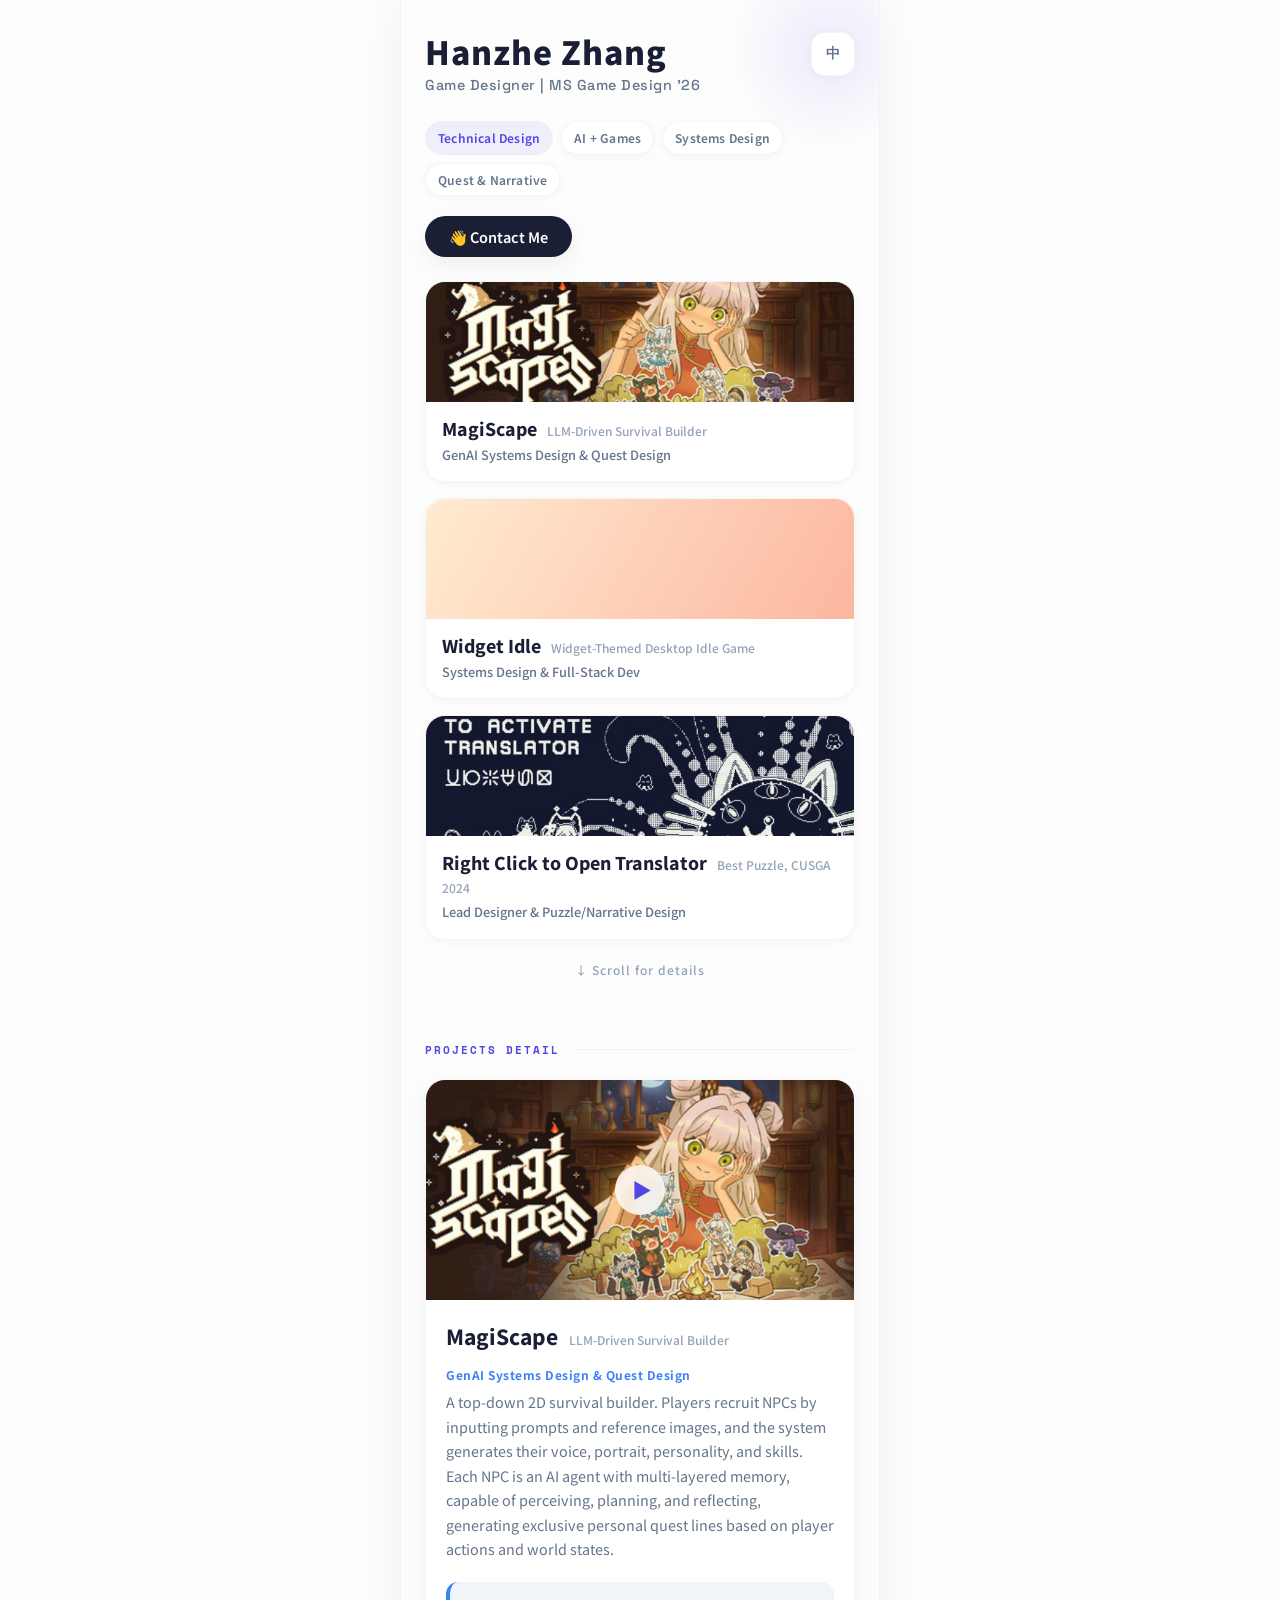
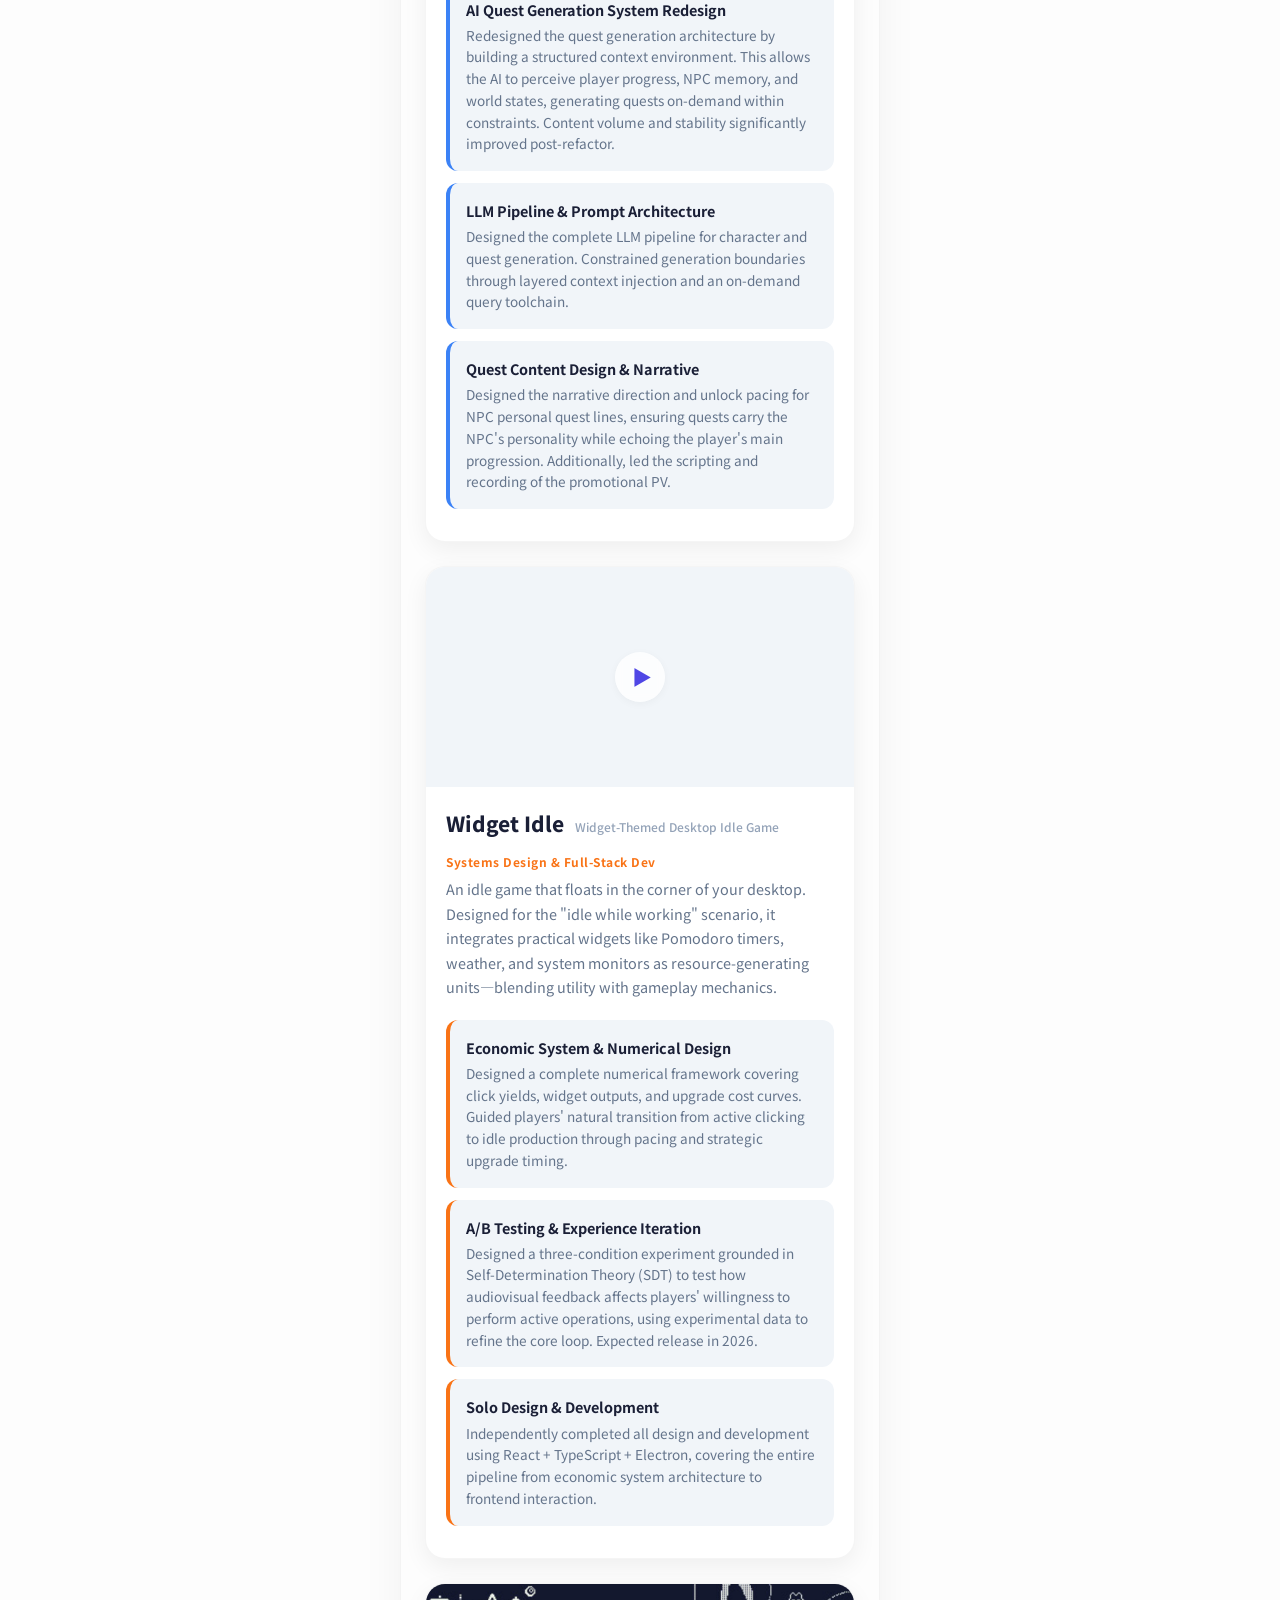
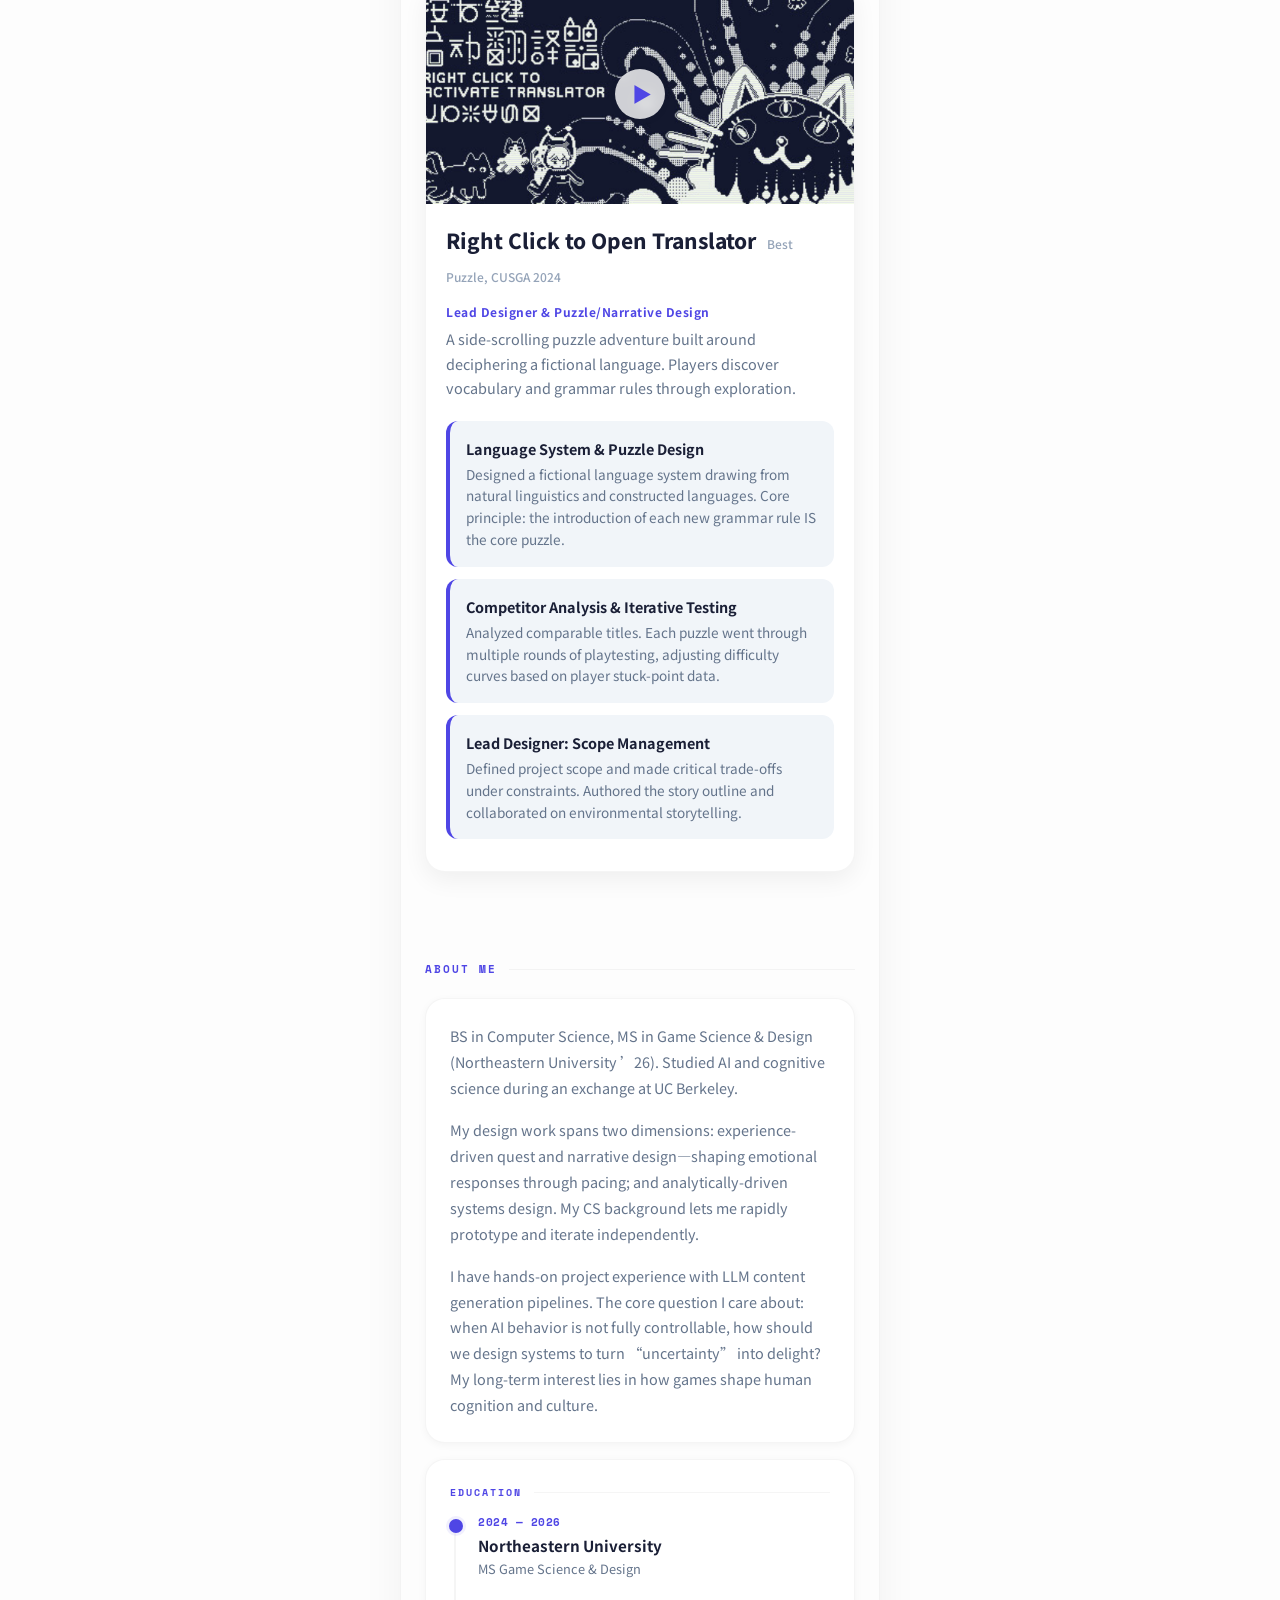
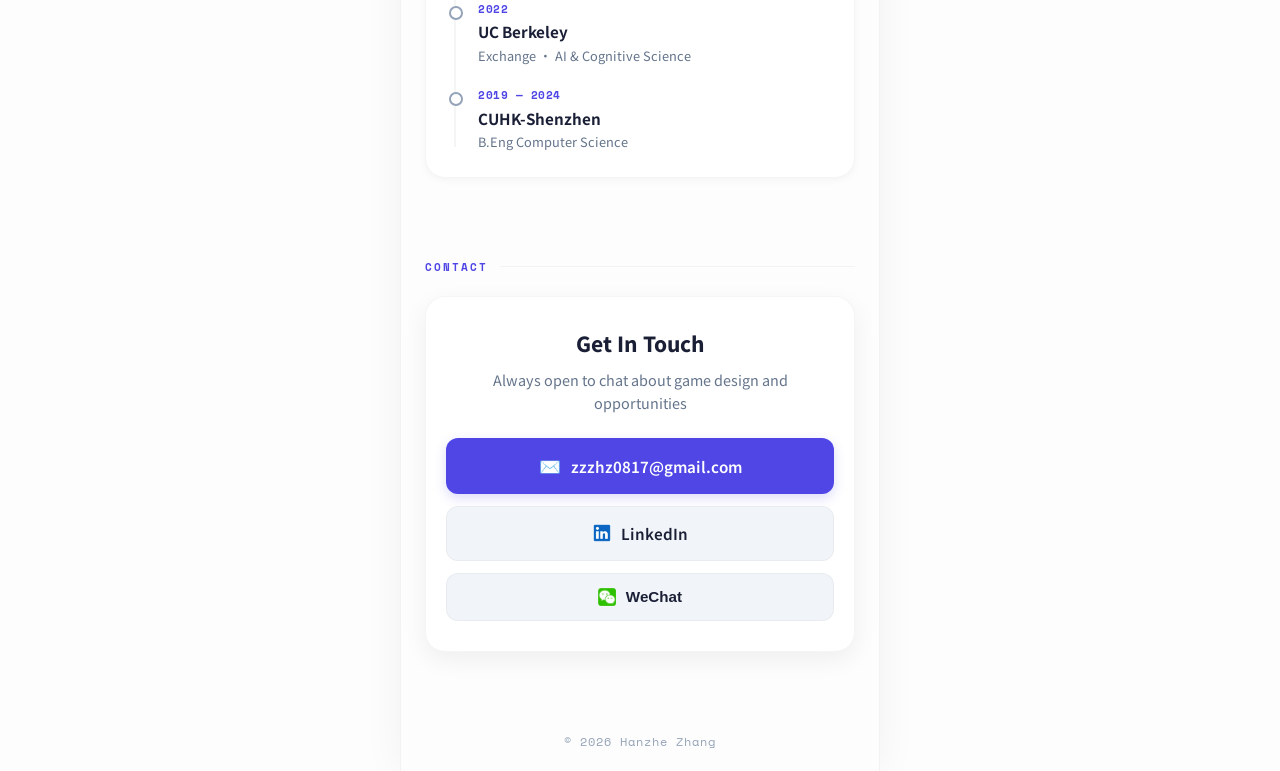
==== commit d46e7c30: "v5" ====
--- a/index.html
+++ b/index.html
@@ -171,6 +171,28 @@
     box-shadow: var(--shadow-sm);
   }
 
+  .hero-contact-btn {
+    display: inline-flex;
+    align-items: center;
+    justify-content: center;
+    padding: 10px 24px;
+    background: var(--text);
+    color: var(--surface);
+    border-radius: 100px;
+    font-size: 0.9rem;
+    font-weight: 600;
+    border: none;
+    cursor: pointer;
+    box-shadow: var(--shadow-md);
+    transition: transform 0.2s;
+    margin-bottom: 24px;
+    font-family: inherit;
+    align-self: flex-start;
+  }
+  .hero-contact-btn:active {
+    transform: scale(0.96);
+  }
+
   /* Slogan */
   .slogan {
     font-size: 1.05rem;
@@ -590,7 +612,86 @@
     color: var(--text); 
     border: 1px solid var(--border-light);
   }
-  .contact-btn .btn-icon { font-size: 1.1rem; }
+  .contact-btn .btn-icon { 
+    font-size: 1.1rem; 
+    display: flex;
+    align-items: center;
+    justify-content: center;
+  }
+  .contact-btn .btn-icon img {
+    width: 18px;
+    height: 18px;
+    object-fit: contain;
+  }
+
+  /* WeChat QR Code Modal */
+  .qr-modal {
+    display: none;
+    position: fixed;
+    top: 0;
+    left: 0;
+    width: 100%;
+    height: 100%;
+    background: rgba(0, 0, 0, 0.6);
+    backdrop-filter: blur(4px);
+    z-index: 1000;
+    align-items: center;
+    justify-content: center;
+    opacity: 0;
+    transition: opacity 0.3s ease;
+  }
+
+  .qr-modal.show {
+    display: flex;
+    opacity: 1;
+  }
+
+  .qr-content {
+    background: #fff;
+    padding: 24px;
+    border-radius: 20px;
+    box-shadow: 0 10px 30px rgba(0,0,0,0.2);
+    transform: scale(0.9);
+    transition: transform 0.3s cubic-bezier(0.175, 0.885, 0.32, 1.275);
+    text-align: center;
+    position: relative;
+  }
+
+  .qr-modal.show .qr-content {
+    transform: scale(1);
+  }
+
+  .qr-content img {
+    width: 200px;
+    height: 200px;
+    display: block;
+    margin: 0 auto 12px;
+  }
+
+  .qr-content p {
+    margin: 0;
+    color: var(--text-dim);
+    font-size: 0.9rem;
+    font-weight: 500;
+  }
+
+  .qr-close {
+    position: absolute;
+    top: -12px;
+    right: -12px;
+    width: 30px;
+    height: 30px;
+    background: #fff;
+    border-radius: 50%;
+    display: flex;
+    align-items: center;
+    justify-content: center;
+    cursor: pointer;
+    box-shadow: 0 2px 8px rgba(0,0,0,0.15);
+    font-weight: bold;
+    color: var(--text-dim);
+    border: none;
+  }
 
   /* Footer */
   .footer {
@@ -641,6 +742,11 @@
     <span class="tag tag-outline">Systems Design</span>
     <span class="tag tag-outline">Quest & Narrative</span>
   </div>
+
+  <button class="hero-contact-btn" onclick="scrollToProject('contact-section')">
+    <span class="bl" data-lang-zh>👋 联系我</span>
+    <span class="bl" data-lang-en>👋 Contact Me</span>
+  </button>
 
   <!-- Featured projects (shared structure, dual lang content) -->
   <div class="featured-grid">
@@ -958,7 +1064,7 @@
 </section>
 
 <!-- ============ CONTACT ============ -->
-<section class="contact-section">
+<section class="contact-section" id="contact-section">
   <div class="section-label">Contact</div>
   <div class="contact-card">
     <div class="contact-title bl" data-lang-zh>联系方式</div>
@@ -971,11 +1077,24 @@
         <span class="btn-icon">✉️</span> zzzhz0817@gmail.com
       </a>
       <a href="https://www.linkedin.com/in/hanzhe-zhang-88b4aa328?utm_source=share&utm_campaign=share_via&utm_content=profile&utm_medium=ios_app" target="_blank" class="contact-btn secondary">
-        <span class="btn-icon">💼</span> LinkedIn
+        <span class="btn-icon"><img src="assets/linkedin.png" alt="LinkedIn"></span> LinkedIn
       </a>
+      <button class="contact-btn secondary" onclick="showWechatQR()" style="width: 100%; border: 1px solid var(--border-light); cursor: pointer;">
+        <span class="btn-icon"><img src="assets/wechat.png" alt="WeChat"></span> WeChat
+      </button>
     </div>
   </div>
 </section>
+
+<!-- WeChat QR Modal -->
+<div class="qr-modal" id="wechatModal" onclick="hideWechatQR(event)">
+  <div class="qr-content" onclick="event.stopPropagation()">
+    <button class="qr-close" onclick="hideWechatQR(event)">✕</button>
+    <img src="assets/wechat_qr.png" alt="WeChat QR Code">
+    <p class="bl" data-lang-zh>扫一扫加我微信</p>
+    <p class="bl" data-lang-en>Scan to add on WeChat</p>
+  </div>
+</div>
 
 <div class="footer">© 2026 Hanzhe Zhang</div>
 
@@ -1099,6 +1218,26 @@
     });
   }
 
+  // WeChat QR Modal Logic
+  function showWechatQR() {
+    const modal = document.getElementById('wechatModal');
+    modal.style.display = 'flex';
+    // Trigger reflow
+    void modal.offsetWidth;
+    modal.classList.add('show');
+    document.body.style.overflow = 'hidden'; // Prevent background scrolling
+  }
+
+  function hideWechatQR(e) {
+    if (e) e.stopPropagation();
+    const modal = document.getElementById('wechatModal');
+    modal.classList.remove('show');
+    document.body.style.overflow = '';
+    setTimeout(() => {
+      modal.style.display = 'none';
+    }, 300); // Match transition duration
+  }
+
   // Init all
   document.addEventListener('DOMContentLoaded', () => {
       initLang();
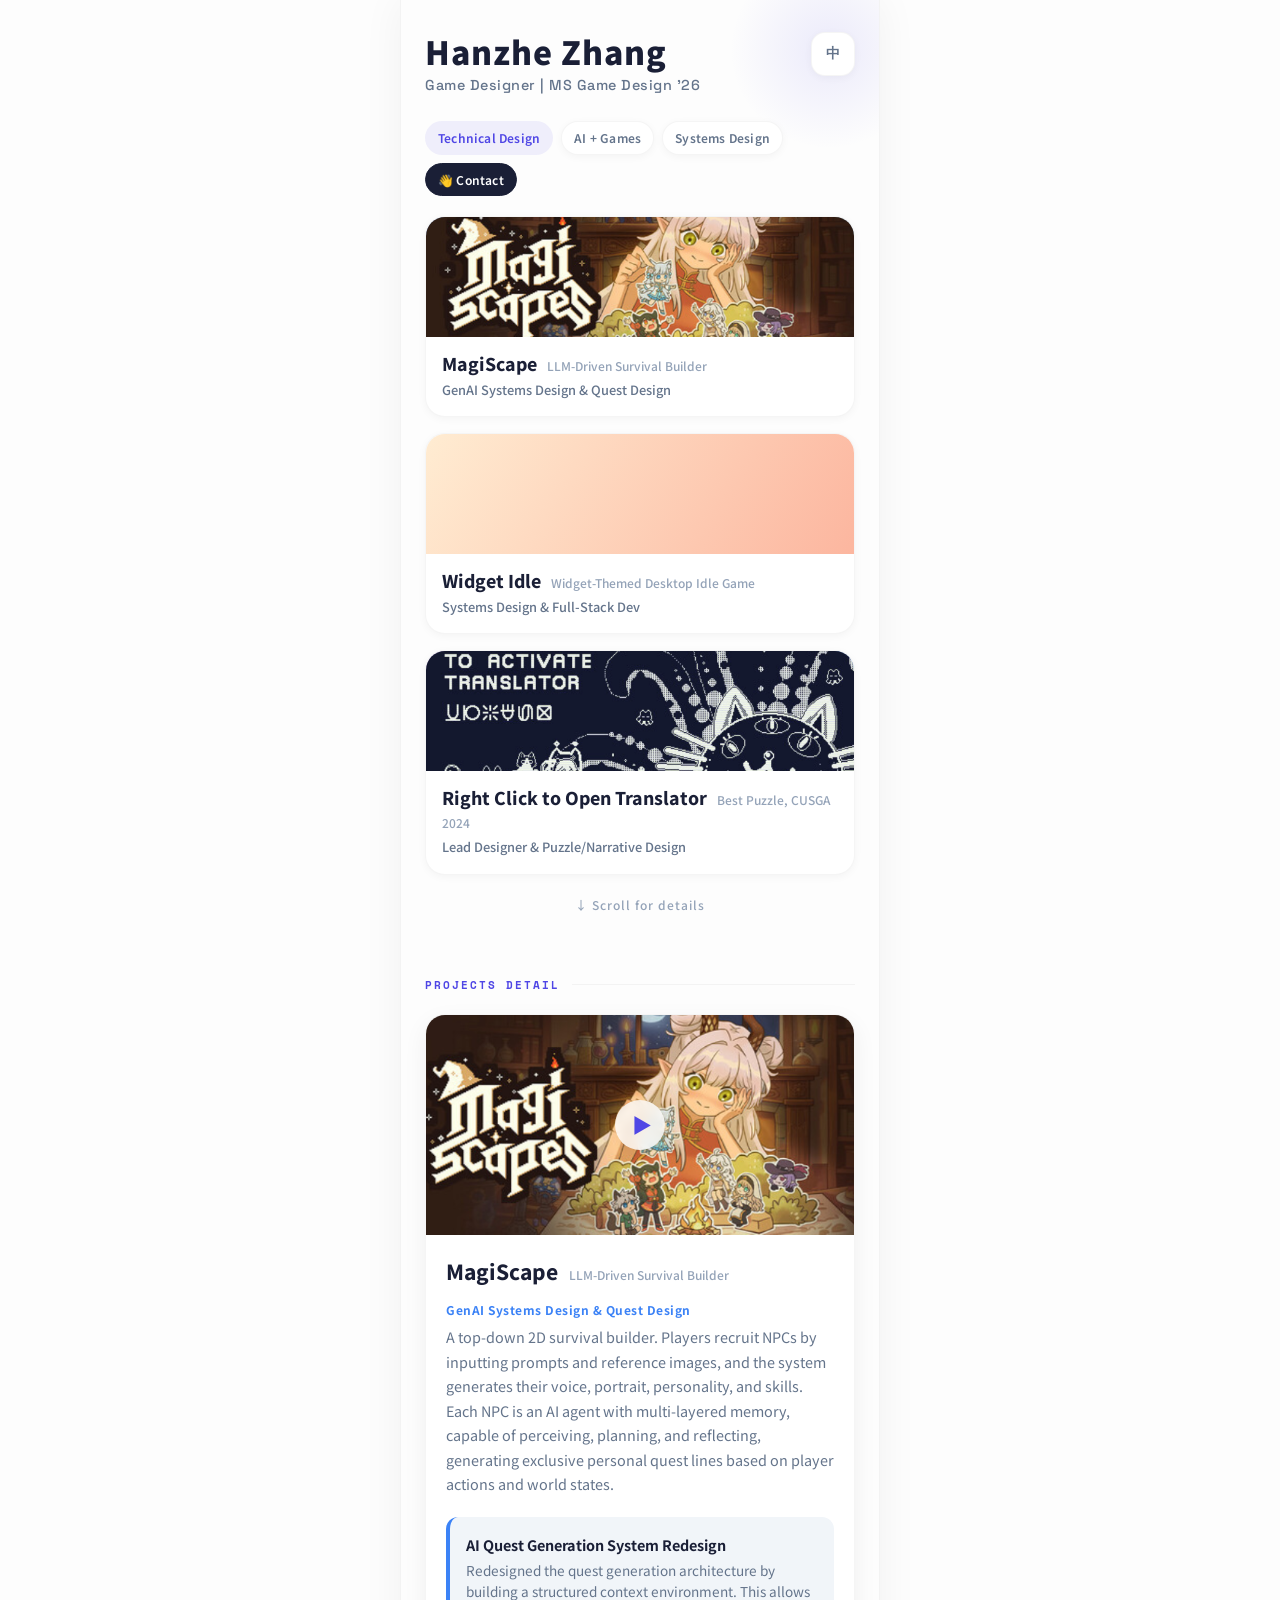
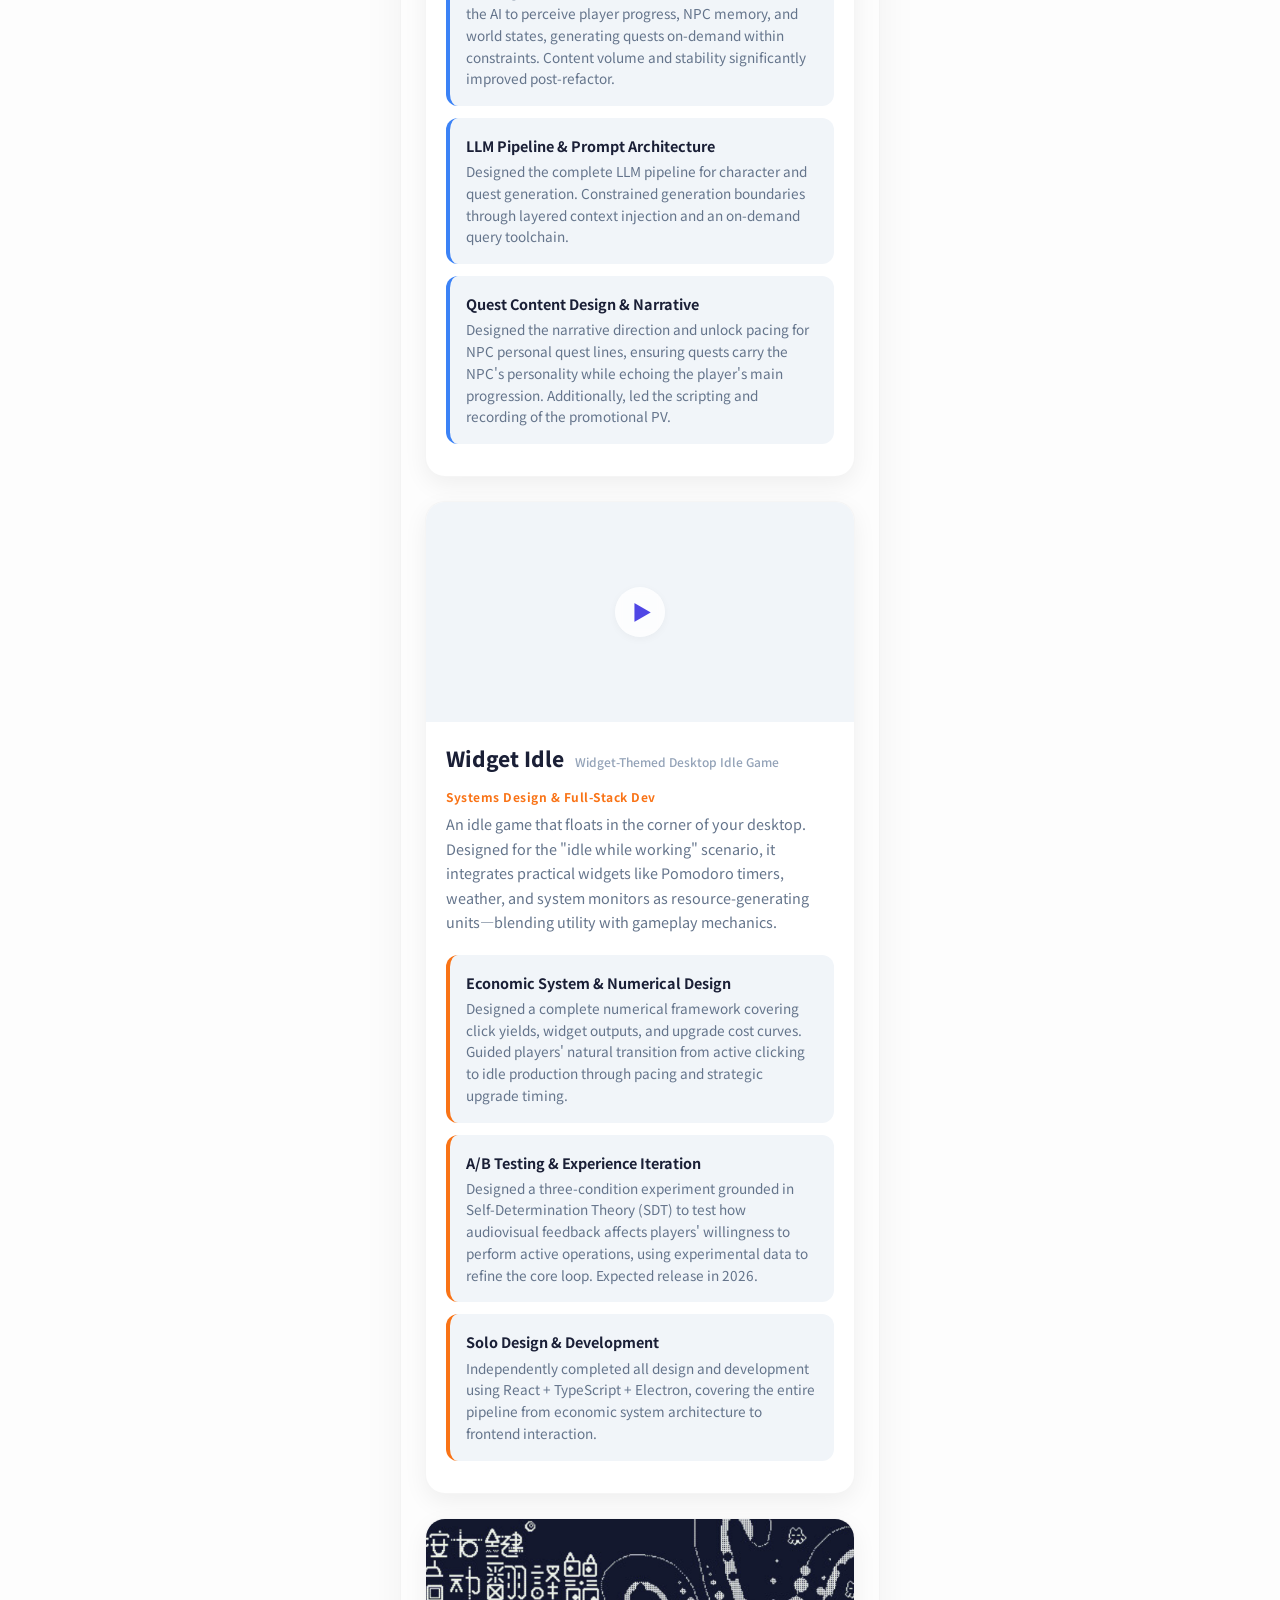
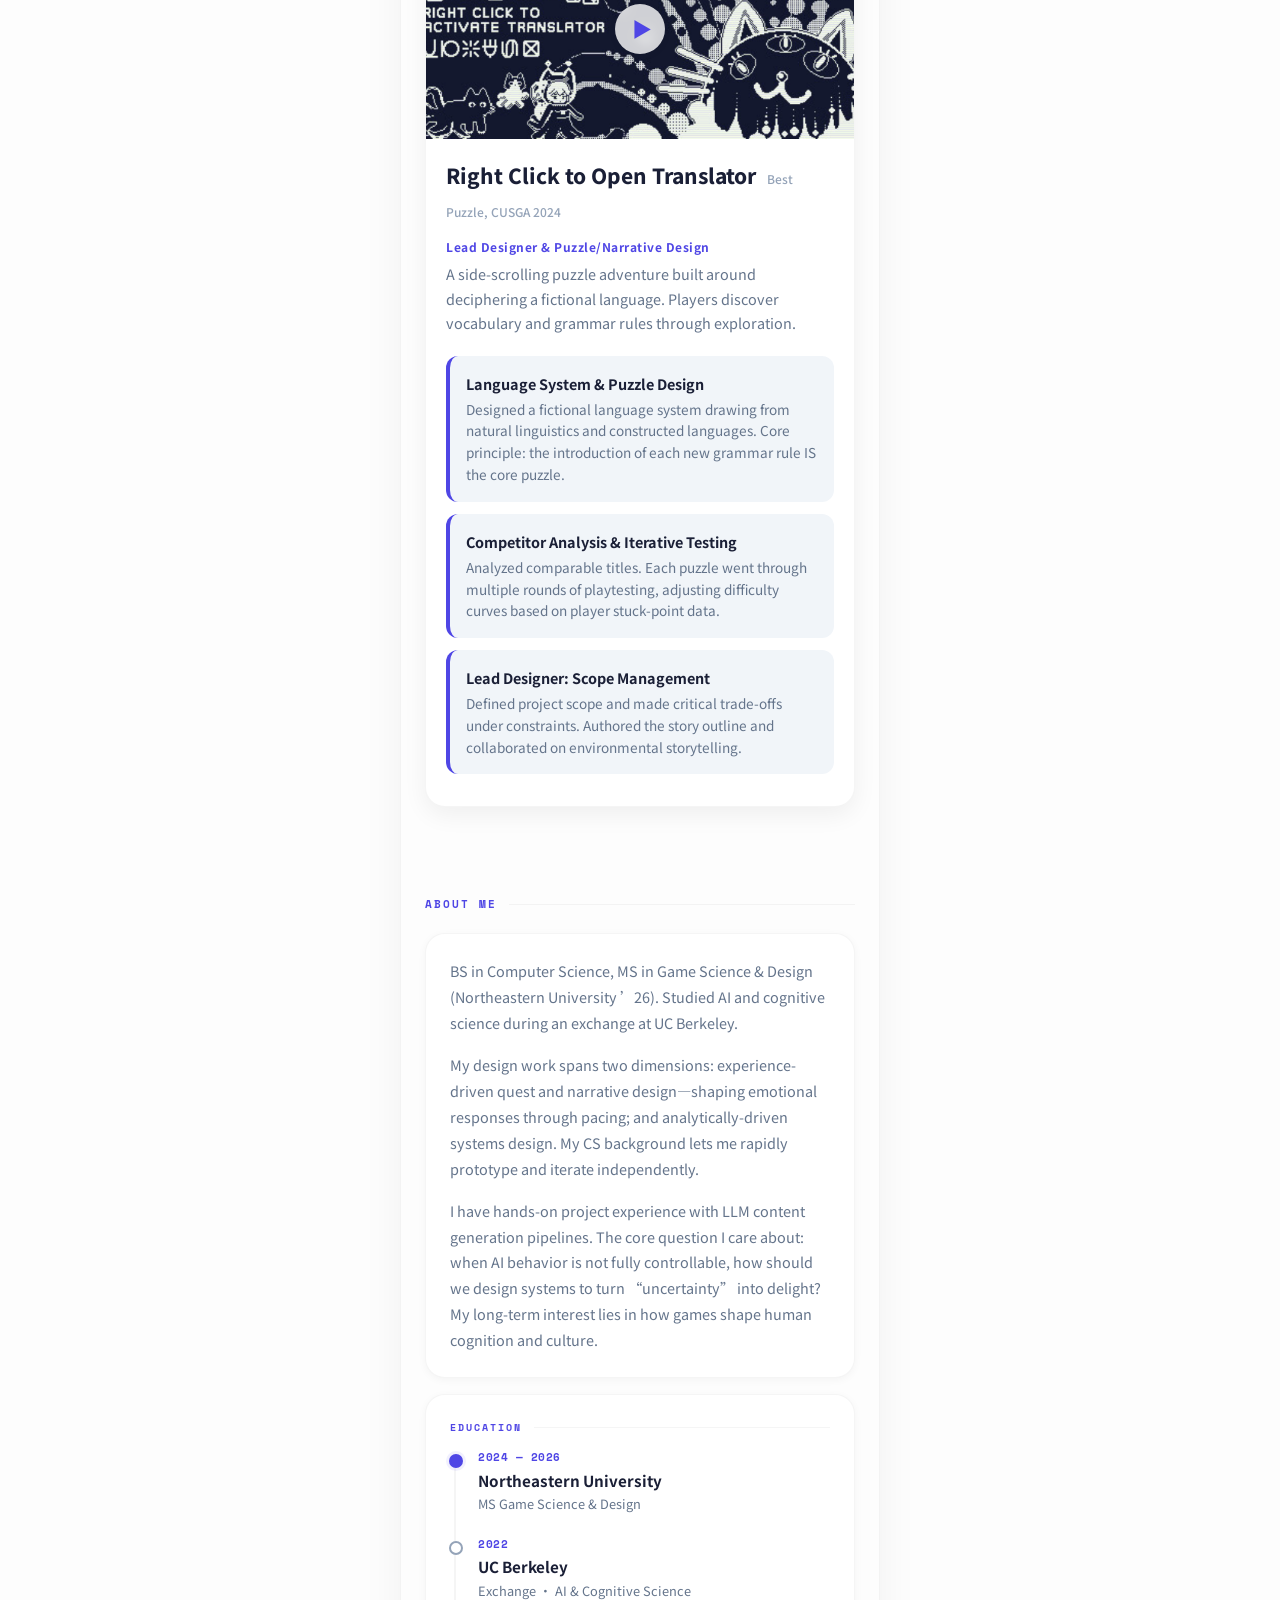
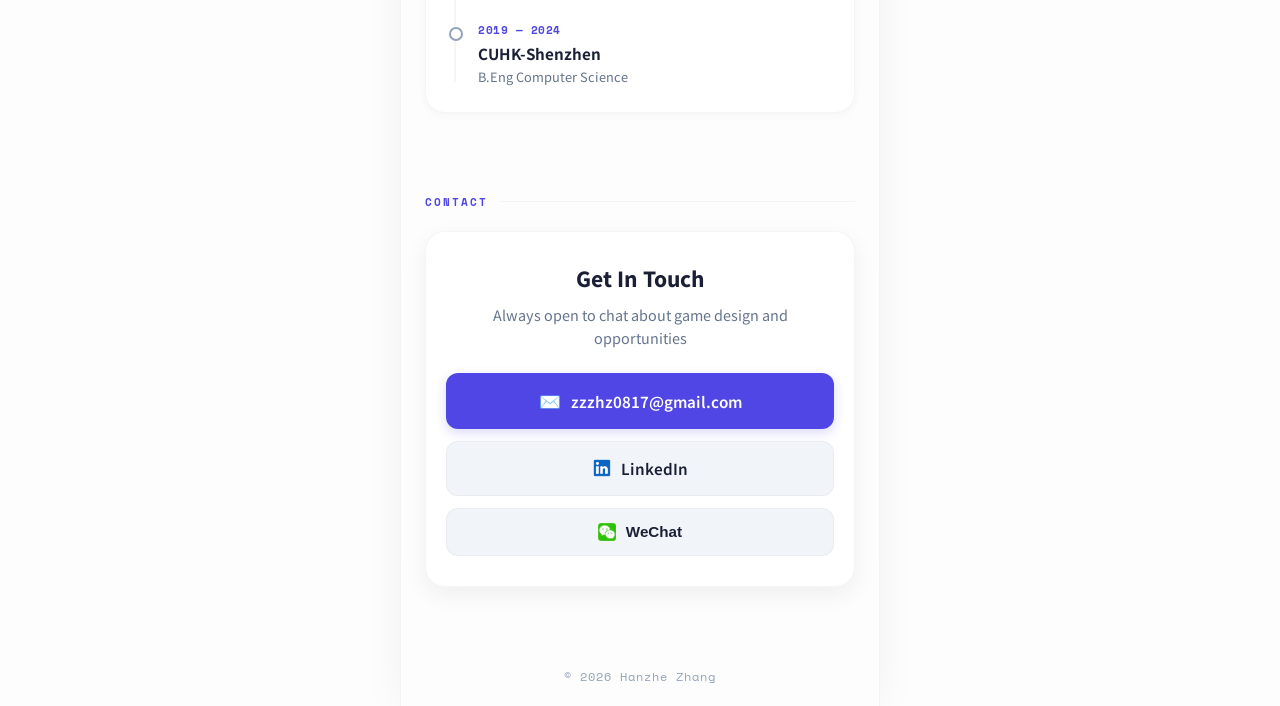
==== commit 4522f720: "5.1" ====
--- a/index.html
+++ b/index.html
@@ -171,26 +171,19 @@
     box-shadow: var(--shadow-sm);
   }
 
-  .hero-contact-btn {
+  .tag-contact {
+    background: var(--text);
+    color: var(--surface);
+    border-color: var(--text);
+    cursor: pointer;
+    transition: transform 0.2s, background 0.2s;
     display: inline-flex;
     align-items: center;
-    justify-content: center;
-    padding: 10px 24px;
-    background: var(--text);
-    color: var(--surface);
-    border-radius: 100px;
-    font-size: 0.9rem;
-    font-weight: 600;
-    border: none;
-    cursor: pointer;
-    box-shadow: var(--shadow-md);
-    transition: transform 0.2s;
-    margin-bottom: 24px;
-    font-family: inherit;
-    align-self: flex-start;
-  }
-  .hero-contact-btn:active {
-    transform: scale(0.96);
+    gap: 4px;
+  }
+  
+  .tag-contact:active {
+    transform: scale(0.95);
   }
 
   /* Slogan */
@@ -668,11 +661,31 @@
     margin: 0 auto 12px;
   }
 
-  .qr-content p {
-    margin: 0;
+  .wechat-id-container {
+    display: inline-flex;
+    align-items: center;
+    justify-content: center;
+    gap: 8px;
+    background: var(--surface2);
+    padding: 8px 16px;
+    border-radius: 100px;
+    cursor: pointer;
+    transition: background 0.2s, transform 0.1s;
+    color: var(--text);
+    font-weight: 600;
+    font-size: 0.95rem;
+    border: 1px solid var(--border-light);
+  }
+
+  .wechat-id-container:active {
+    transform: scale(0.96);
+  }
+
+  .copy-icon {
+    display: flex;
+    align-items: center;
+    justify-content: center;
     color: var(--text-dim);
-    font-size: 0.9rem;
-    font-weight: 500;
   }
 
   .qr-close {
@@ -732,7 +745,7 @@
     <span class="tag tag-primary">技术策划</span>
     <span class="tag tag-outline">AI + 游戏</span>
     <span class="tag tag-outline">系统设计</span>
-    <span class="tag tag-outline">任务与叙事</span>
+    <span class="tag tag-contact" onclick="scrollToProject('contact-section')">👋 联系我</span>
   </div>
 
   <!-- English tags -->
@@ -740,13 +753,8 @@
     <span class="tag tag-primary">Technical Design</span>
     <span class="tag tag-outline">AI + Games</span>
     <span class="tag tag-outline">Systems Design</span>
-    <span class="tag tag-outline">Quest & Narrative</span>
+    <span class="tag tag-contact" onclick="scrollToProject('contact-section')">👋 Contact</span>
   </div>
-
-  <button class="hero-contact-btn" onclick="scrollToProject('contact-section')">
-    <span class="bl" data-lang-zh>👋 联系我</span>
-    <span class="bl" data-lang-en>👋 Contact Me</span>
-  </button>
 
   <!-- Featured projects (shared structure, dual lang content) -->
   <div class="featured-grid">
@@ -1091,8 +1099,12 @@
   <div class="qr-content" onclick="event.stopPropagation()">
     <button class="qr-close" onclick="hideWechatQR(event)">✕</button>
     <img src="assets/wechat_qr.png" alt="WeChat QR Code">
-    <p class="bl" data-lang-zh>扫一扫加我微信</p>
-    <p class="bl" data-lang-en>Scan to add on WeChat</p>
+    <div class="wechat-id-container" onclick="copyWechatId()">
+      <span>Zzzhz0817</span>
+      <span class="copy-icon" id="copyIcon">
+        <svg width="16" height="16" viewBox="0 0 24 24" fill="none" stroke="currentColor" stroke-width="2" stroke-linecap="round" stroke-linejoin="round"><rect x="9" y="9" width="13" height="13" rx="2" ry="2"></rect><path d="M5 15H4a2 2 0 0 1-2-2V4a2 2 0 0 1 2-2h9a2 2 0 0 1 2 2v1"></path></svg>
+      </span>
+    </div>
   </div>
 </div>
 
@@ -1238,6 +1250,20 @@
     }, 300); // Match transition duration
   }
 
+  function copyWechatId() {
+    navigator.clipboard.writeText('Zzzhz0817').then(() => {
+      const iconContainer = document.getElementById('copyIcon');
+      const originalHTML = iconContainer.innerHTML;
+      // 切换为绿色的对勾图标
+      iconContainer.innerHTML = '<svg width="16" height="16" viewBox="0 0 24 24" fill="none" stroke="#10b981" stroke-width="2" stroke-linecap="round" stroke-linejoin="round"><polyline points="20 6 9 17 4 12"></polyline></svg>';
+      setTimeout(() => {
+        iconContainer.innerHTML = originalHTML;
+      }, 2000);
+    }).catch(err => {
+      console.error('Failed to copy: ', err);
+    });
+  }
+
   // Init all
   document.addEventListener('DOMContentLoaded', () => {
       initLang();
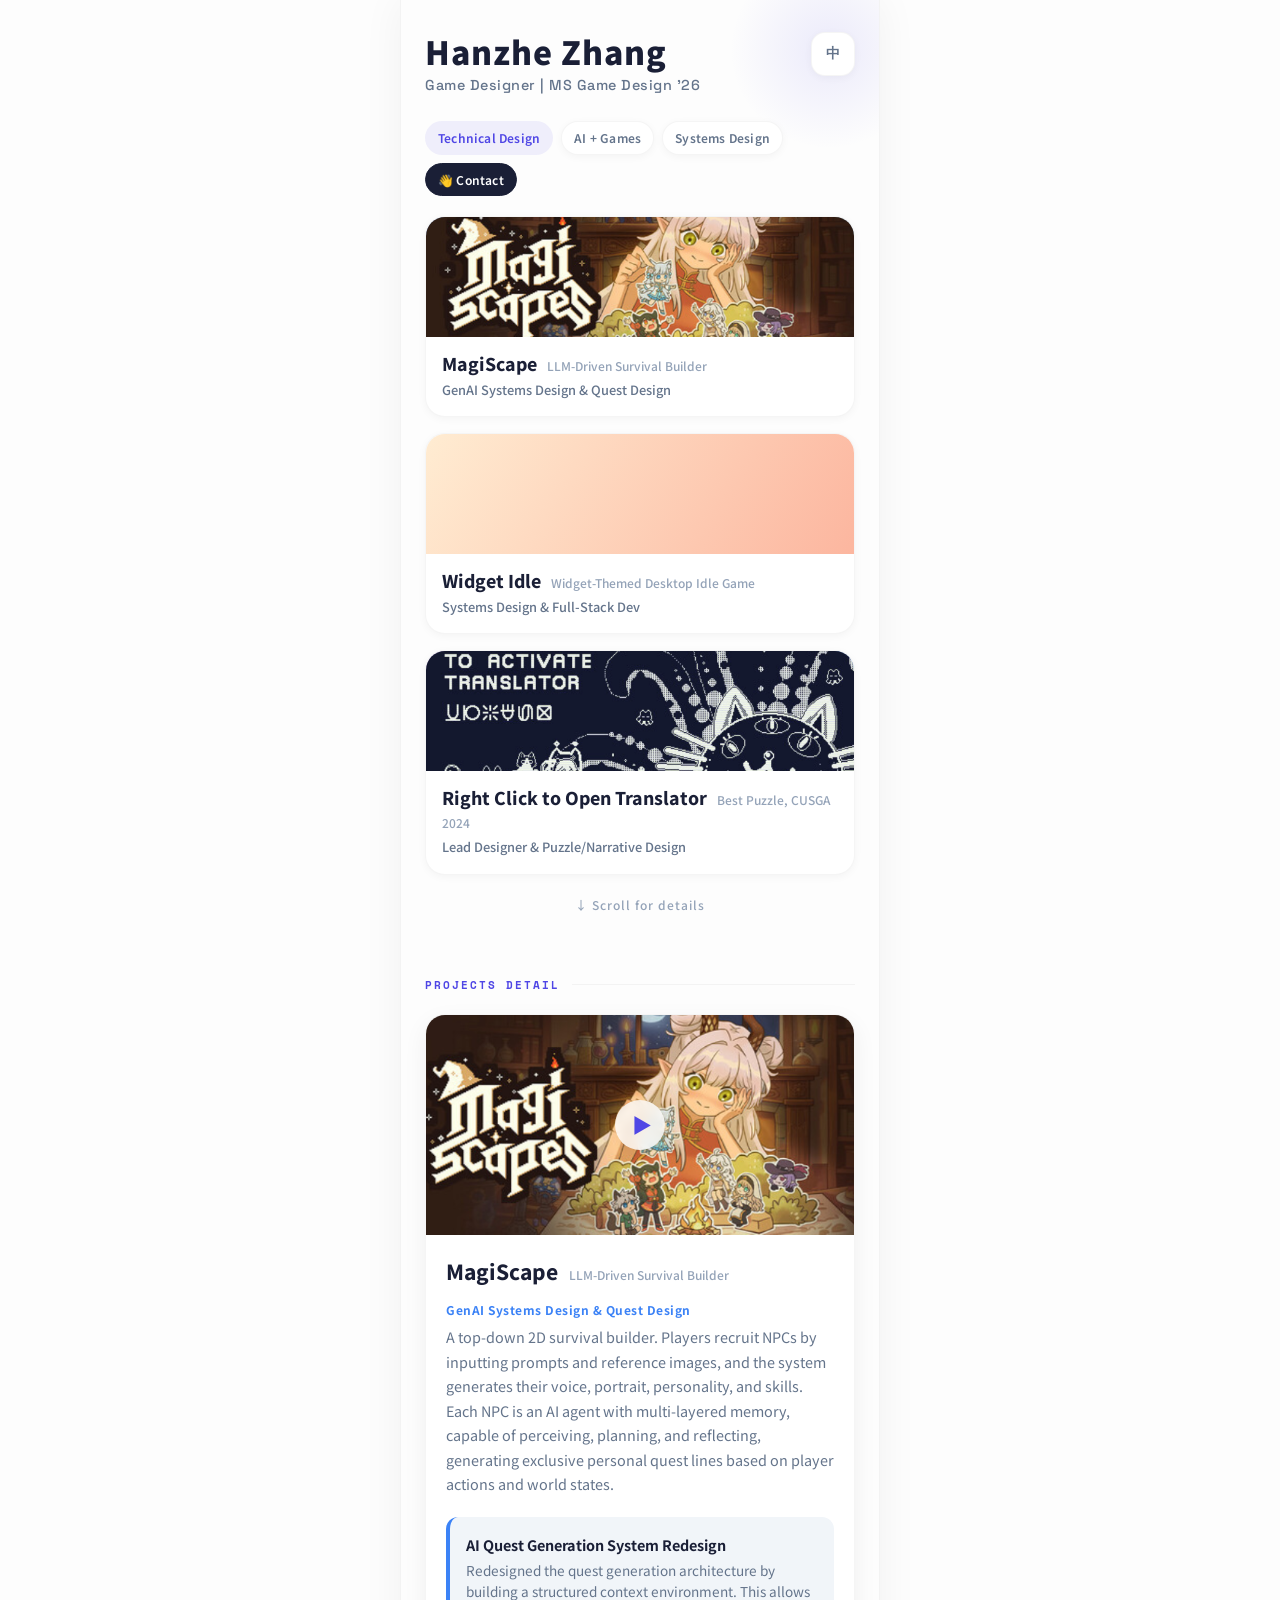
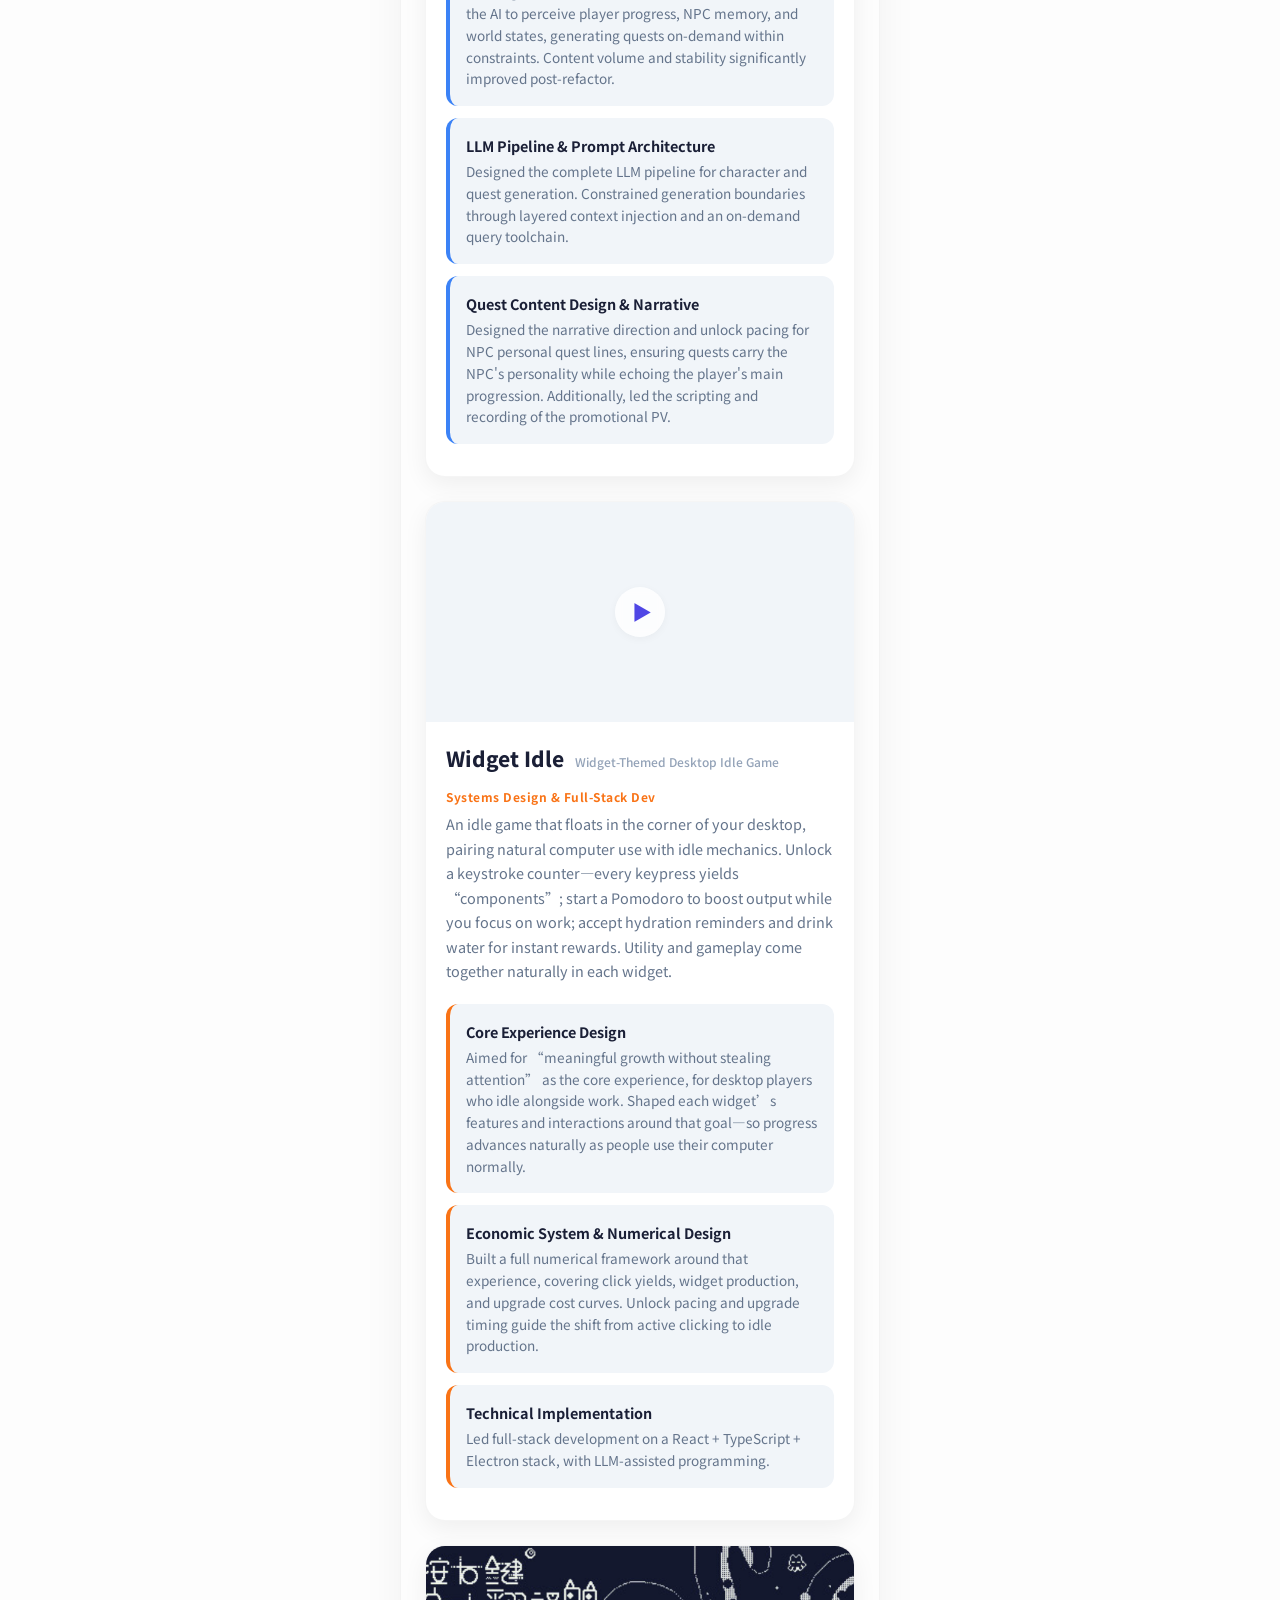
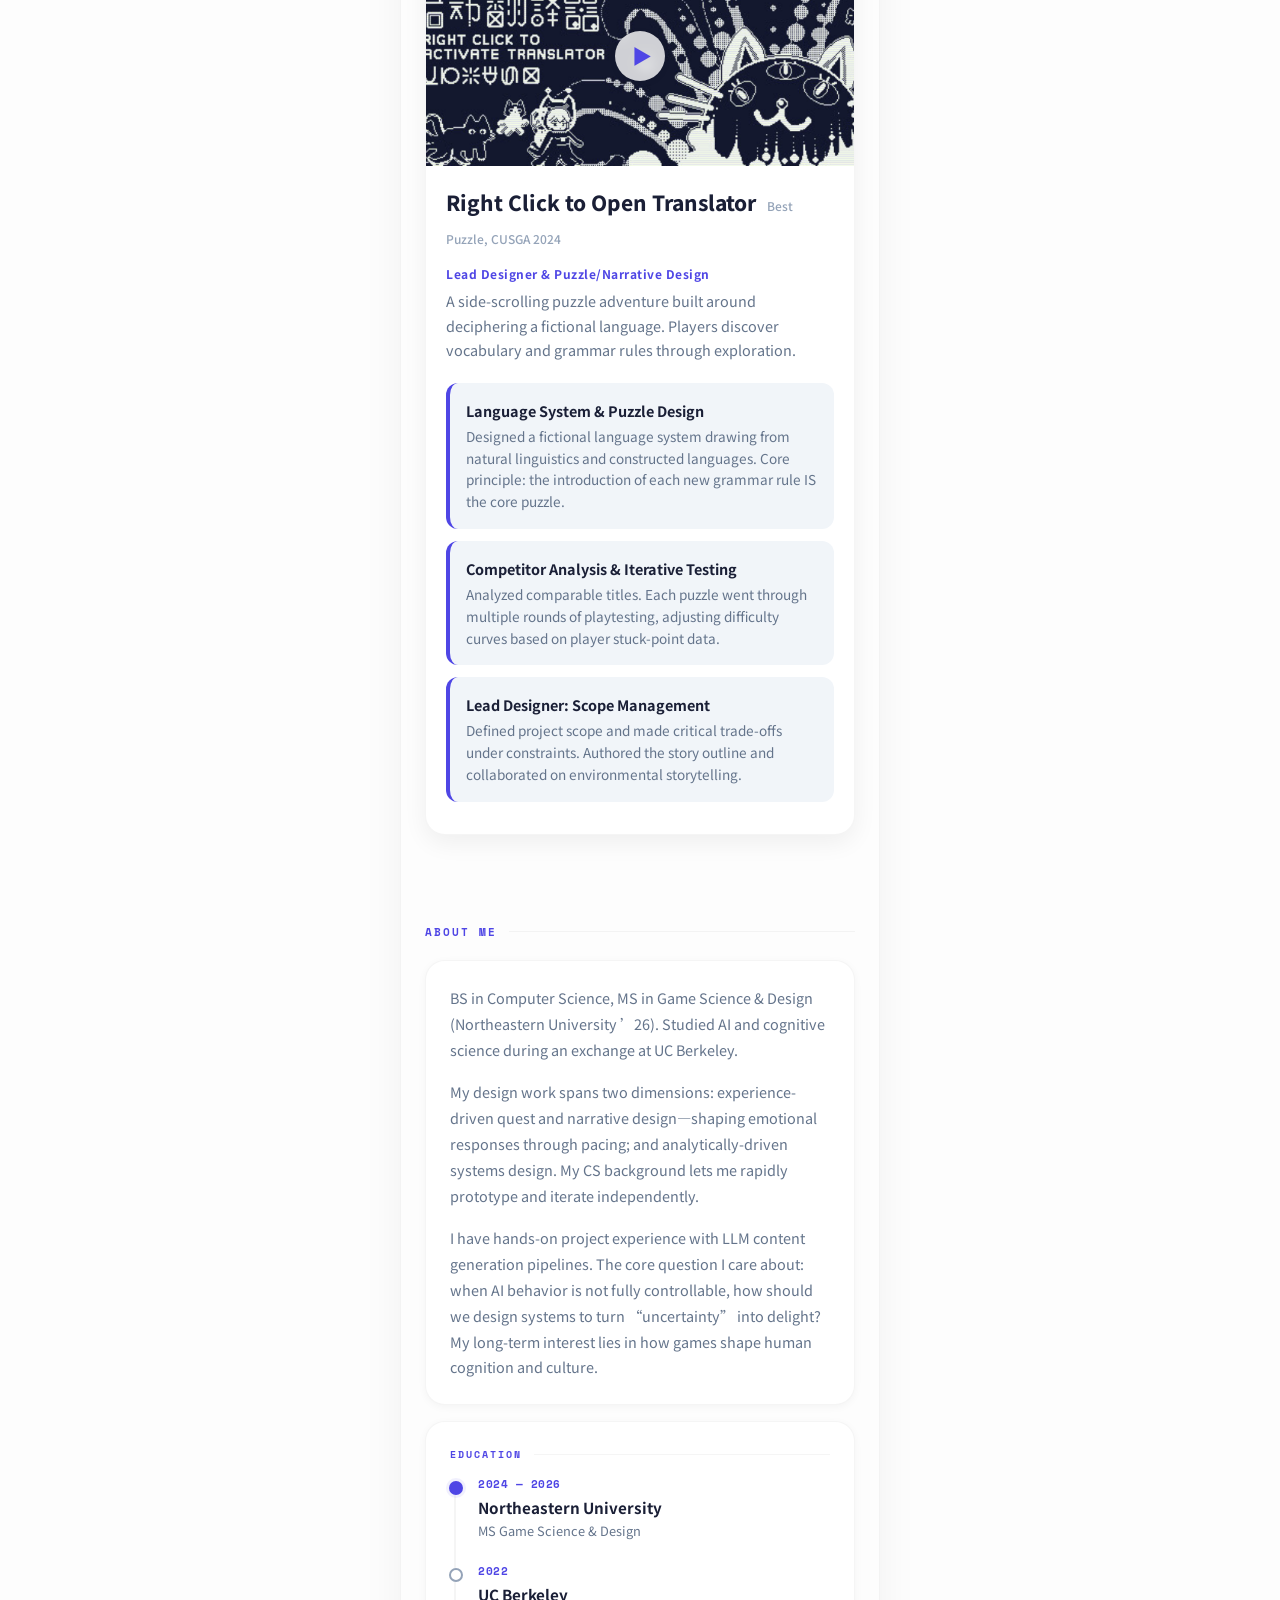
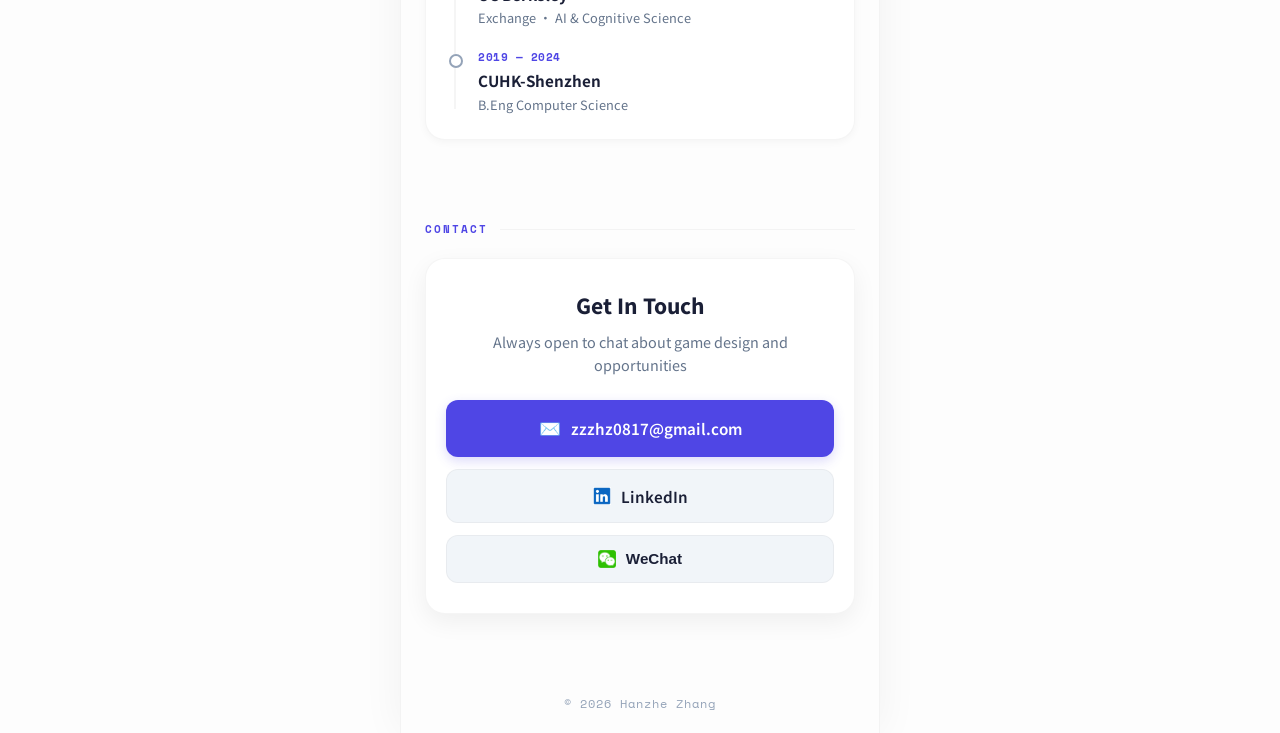
==== commit 4f1b56f2: "Update index.html" ====
--- a/index.html
+++ b/index.html
@@ -909,37 +909,37 @@
       <div class="project-role bl" style="color:var(--orange);" data-lang-en>Systems Design & Full-Stack Dev</div>
       
       <div class="project-detail-desc bl" data-lang-zh>
-        一款悬浮在桌面一角的放置游戏。针对"一边做事一边挂机"的使用场景，将番茄钟、天气、系统监控等实用小组件作为游戏内的产出单元——每个组件的实用功能与玩法数值有机结合。
+        一款悬浮在桌面一角的放置游戏，将玩家使用电脑的自然行为与放置玩法结合。解锁键盘计数器，每次敲击都出产“构件”；开启番茄钟，专注工作的同时加速产出；接受喝水提醒，喝水来换取即时收益。实用与玩法，在每个小组件中自然合一。
       </div>
       <div class="project-detail-desc bl" data-lang-en>
-        An idle game that floats in the corner of your desktop. Designed for the "idle while working" scenario, it integrates practical widgets like Pomodoro timers, weather, and system monitors as resource-generating units—blending utility with gameplay mechanics.
+        An idle game that floats in the corner of your desktop, pairing natural computer use with idle mechanics. Unlock a keystroke counter—every keypress yields “components”; start a Pomodoro to boost output while you focus on work; accept hydration reminders and drink water for instant rewards. Utility and gameplay come together naturally in each widget.
       </div>
 
       <!-- Contributions -->
       <div class="contrib-block bl" data-lang-zh>
+        <div class="contrib-title">核心体验设计</div>
+        <div class="contrib-desc">以"不占用注意力的有意义成长"为核心体验目标，面向一边工作一边挂机的桌面用户，围绕这一目标设计各类小组件的功能与交互——让玩家在正常使用电脑的过程中，自然地推进游戏进度。</div>
+      </div>
+      <div class="contrib-block bl" data-lang-zh>
         <div class="contrib-title">经济系统与数值设计</div>
-        <div class="contrib-desc">设计了涵盖点击收益、组件产出、升级成本曲线的完整数值框架。通过解锁节奏和特殊升级的时机控制，引导玩家从主动点击自然过渡到挂机生产。</div>
+        <div class="contrib-desc">围绕核心体验搭建完整的数值框架，涵盖点击收益、组件产出与升级成本曲线。通过解锁节奏和升级时机的控制，引导玩家从主动点击自然过渡到挂机生产。</div>
       </div>
       <div class="contrib-block bl" data-lang-zh>
-        <div class="contrib-title">A/B测试与体验迭代</div>
-        <div class="contrib-desc">基于自我决定理论（SDT）设计三组对照实验，测试视听反馈对玩家主动操作意愿的影响，用实验数据反哺核心循环的体验调优。预计2026年内上线。</div>
-      </div>
-      <div class="contrib-block bl" data-lang-zh>
-        <div class="contrib-title">独立设计与开发</div>
-        <div class="contrib-desc">使用React + TypeScript + Electron独立完成全部设计与开发，覆盖从经济系统架构到前端交互的完整链路。</div>
-      </div>
-
+        <div class="contrib-title">技术实现</div>
+        <div class="contrib-desc">基于 React + TypeScript + Electron 架构，借助 LLM 辅助编程，主导完成全栈开发。</div>
+      </div>
+
+      <div class="contrib-block bl" data-lang-en>
+        <div class="contrib-title">Core Experience Design</div>
+        <div class="contrib-desc">Aimed for “meaningful growth without stealing attention” as the core experience, for desktop players who idle alongside work. Shaped each widget’s features and interactions around that goal—so progress advances naturally as people use their computer normally.</div>
+      </div>
       <div class="contrib-block bl" data-lang-en>
         <div class="contrib-title">Economic System & Numerical Design</div>
-        <div class="contrib-desc">Designed a complete numerical framework covering click yields, widget outputs, and upgrade cost curves. Guided players' natural transition from active clicking to idle production through pacing and strategic upgrade timing.</div>
+        <div class="contrib-desc">Built a full numerical framework around that experience, covering click yields, widget production, and upgrade cost curves. Unlock pacing and upgrade timing guide the shift from active clicking to idle production.</div>
       </div>
       <div class="contrib-block bl" data-lang-en>
-        <div class="contrib-title">A/B Testing & Experience Iteration</div>
-        <div class="contrib-desc">Designed a three-condition experiment grounded in Self-Determination Theory (SDT) to test how audiovisual feedback affects players' willingness to perform active operations, using experimental data to refine the core loop. Expected release in 2026.</div>
-      </div>
-      <div class="contrib-block bl" data-lang-en>
-        <div class="contrib-title">Solo Design & Development</div>
-        <div class="contrib-desc">Independently completed all design and development using React + TypeScript + Electron, covering the entire pipeline from economic system architecture to frontend interaction.</div>
+        <div class="contrib-title">Technical Implementation</div>
+        <div class="contrib-desc">Led full-stack development on a React + TypeScript + Electron stack, with LLM-assisted programming.</div>
       </div>
     </div>
   </div>
